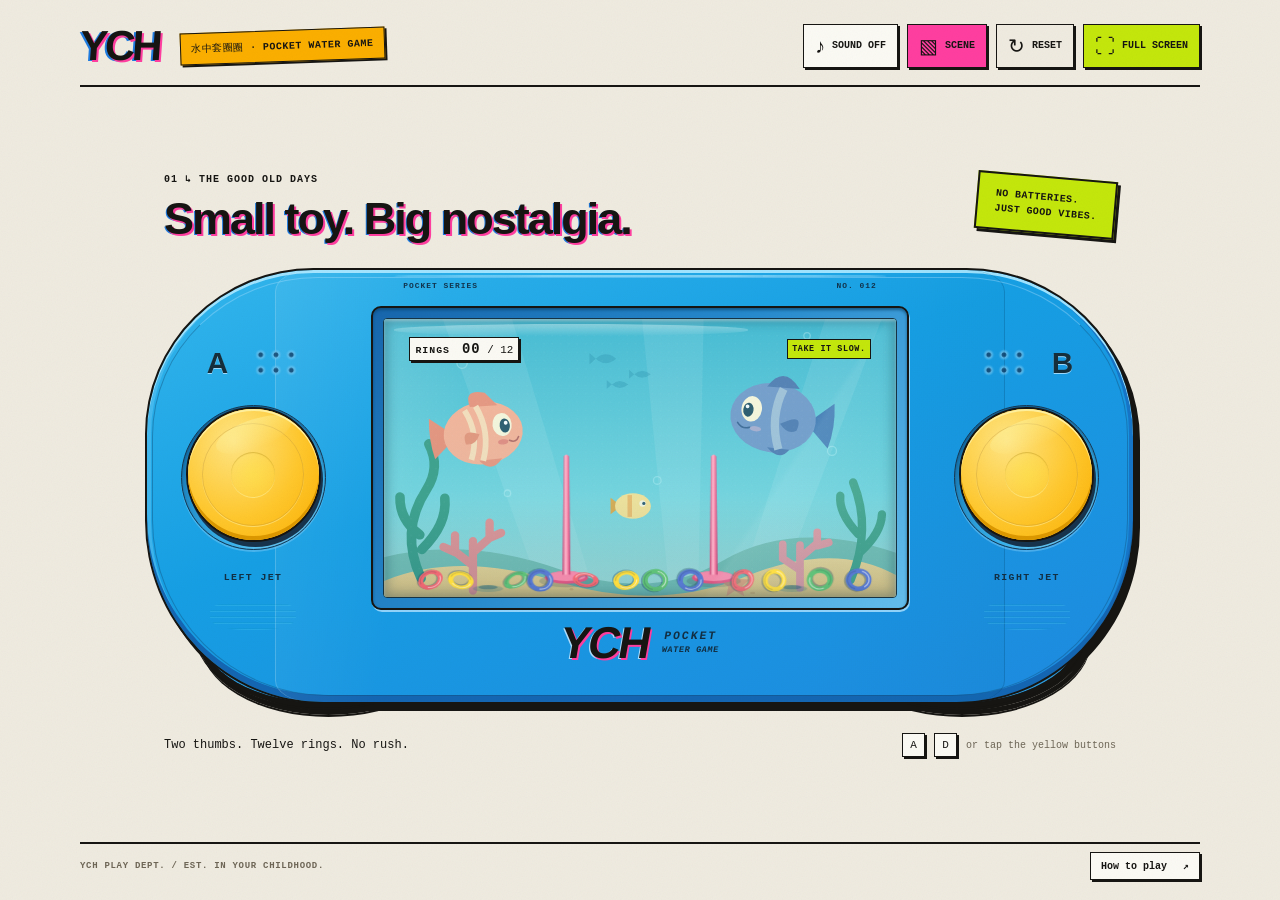
==== index.html @ 18c526b4 "Offer Safari toolbar hiding without Home Screen installation" ====
<!doctype html>
<html lang="en">
<head>
  <meta charset="UTF-8">
  <meta name="viewport" content="width=device-width, initial-scale=1, viewport-fit=cover">
  <meta name="theme-color" content="#EFEBE0">
  <meta name="apple-mobile-web-app-capable" content="yes">
  <meta name="apple-mobile-web-app-status-bar-style" content="black-translucent">
  <meta name="apple-mobile-web-app-title" content="YCH Pocket">
  <meta name="description" content="Nostalgia Game 1: a playable water ring-toss toy, made for two thumbs and an iPhone turned sideways.">
  <title>YCH Pocket — Nostalgia Game 1</title>
  <link rel="icon" type="image/svg+xml" href="assets/icon.svg">
  <link rel="apple-touch-icon" href="assets/apple-touch-icon.png">
  <link rel="manifest" href="manifest.webmanifest">
  <link rel="stylesheet" href="styles.css">
  <link rel="stylesheet" href="ych-theme.css">
  <link rel="stylesheet" href="toolbar.css">
  <script src="app.js" defer></script>
</head>
<body>
  <main class="app">
    <header class="masthead">
      <a class="wordmark" href="./" aria-label="YCH Pocket home">YCH</a>
      <span class="edition">水中套圈圈 · POCKET WATER GAME</span>
      <nav class="game-toolbar" aria-label="Game controls">
        <button type="button" class="toolbar-control" id="sound" aria-label="Turn sound on" aria-pressed="false"><span class="toolbar-icon" aria-hidden="true">♪</span><span id="sound-label">SOUND OFF</span></button>
        <button type="button" class="toolbar-control" id="backgrounds"><span class="toolbar-icon" aria-hidden="true">▧</span><span>SCENE</span></button>
        <button type="button" class="toolbar-control" id="restart"><span class="toolbar-icon" aria-hidden="true">↻</span><span>RESET</span></button>
        <button type="button" class="toolbar-control" id="fullscreen" aria-label="Full screen or browser display options"><span class="toolbar-icon" aria-hidden="true">⛶</span><span id="fullscreen-label">FULL SCREEN</span></button>
      </nav>
    </header>

    <section class="play-area" aria-label="Water ring-toss game">
      <div class="game-heading"><div><span class="game-index">01 ↳ THE GOOD OLD DAYS</span><h1>Small toy. Big nostalgia.</h1></div><span class="game-sticker">NO BATTERIES.<br>JUST GOOD VIBES.</span></div>
      <div class="machine">
        <div class="strap strap-left" aria-hidden="true"></div>
        <div class="strap strap-right" aria-hidden="true"></div>
        <div class="shell">
          <div class="shell-seam" aria-hidden="true"></div>
          <div class="top-print" aria-hidden="true"><span>POCKET SERIES</span><span>NO. 012</span></div>
          <div class="grip grip-left">
            <div class="grip-top" aria-hidden="true"><span class="emboss-letter">A</span><span class="speaker"></span></div>
            <div class="pump-socket"><button type="button" class="pump" id="pump-left" aria-label="Left water pump. Keyboard A or left arrow."><span class="pump-face" aria-hidden="true"><span class="pump-mark"></span></span></button></div>
            <span class="pump-label" aria-hidden="true">LEFT JET</span>
            <div class="grip-ridges" aria-hidden="true"></div>
          </div>

          <div class="center-body">
            <div class="tank-bezel">
              <div class="tank" id="tank">
                <div class="tank-art" id="tank-art"></div>
                <div class="water-tint" aria-hidden="true"></div>
                <canvas id="game" role="img" aria-label="Twelve colorful rings floating in water. Use the left and right pumps to lift them onto the two pink posts."></canvas>
                <div class="tank-hud"><span class="hud-label">RINGS <strong id="score">00<span> / 12</span></strong></span><span class="water-label">TAKE IT SLOW.</span></div>
                <div class="glass" aria-hidden="true"></div>
                <div class="win-message" id="win-message" hidden><span class="win-eyebrow">12 / 12 · YOU DID THAT</span><strong>Small toy. Big win!</strong><button type="button" id="play-again">One more round ↻</button></div>
              </div>
            </div>
            <div class="machine-brand" aria-hidden="true"><span>YCH<span class="brand-dot">✳</span></span><div>POCKET<br><b>WATER GAME</b></div></div>
          </div>

          <div class="grip grip-right">
            <div class="grip-top" aria-hidden="true"><span class="speaker"></span><span class="emboss-letter">B</span></div>
            <div class="pump-socket"><button type="button" class="pump" id="pump-right" aria-label="Right water pump. Keyboard D or right arrow."><span class="pump-face" aria-hidden="true"><span class="pump-mark"></span></span></button></div>
            <span class="pump-label" aria-hidden="true">RIGHT JET</span>
            <div class="grip-ridges" aria-hidden="true"></div>
          </div>
        </div>
      </div>
      <div class="play-caption"><span>Two thumbs. Twelve rings. No rush.</span><span class="keyboard-hint"><kbd>A</kbd><kbd>D</kbd> or tap the yellow buttons</span></div>
    </section>

    <footer class="page-footer"><span>YCH PLAY DEPT. / EST. IN YOUR CHILDHOOD.</span><button type="button" id="how-to">How to play <span aria-hidden="true">↗</span></button></footer>
    <span class="sr-only" id="announcement" role="status" aria-live="polite"></span>
  </main>

  <div class="rotate-screen" id="rotate-screen">
    <span class="rotate-brand">YCH</span>
    <div class="rotate-toy" aria-hidden="true"><i></i><span><b></b><b></b><b></b></span><i></i></div>
    <p class="rotate-eyebrow">BETTER SIDEWAYS</p>
    <h1>A little room<br>for both thumbs.</h1>
    <p>Turn your iPhone sideways<br>to pick up and play.</p>
    <button type="button" class="rotate-fullscreen" id="portrait-fullscreen">More screen space ↗</button>
    <span class="rotate-note">Keep Portrait Orientation Lock turned off.</span>
  </div>

  <dialog id="scene-dialog" class="scene-dialog" aria-labelledby="scene-title">
    <div class="dialog-heading"><div><span class="eyebrow">YOUR OWN LITTLE WORLD</span><h2 id="scene-title">A change of scenery.</h2></div><button type="button" class="close-button" id="close-scenes" aria-label="Close background settings">×</button></div>
    <div class="scene-layout">
      <div class="preview-column"><div class="scene-preview" id="scene-preview" role="img" aria-label="Background preview. Drag to reposition your photo."><span class="preview-post"></span><span class="preview-post"></span><span class="preview-ring"></span></div><span class="preview-caption" id="preview-caption">The same little toy. A different little world.</span></div>
      <div class="scene-settings">
        <div class="preset-list" aria-label="Choose tank artwork"><button type="button" class="preset selected" data-scene="ocean" aria-pressed="true"><span class="swatch swatch-ocean"></span>Ocean</button><button type="button" class="preset" data-scene="sunset" aria-pressed="false"><span class="swatch swatch-sunset"></span>Sunset</button><button type="button" class="preset" data-scene="space" aria-pressed="false"><span class="swatch swatch-space"></span>Space</button></div>
        <label class="upload-button" for="photo"><span aria-hidden="true">＋</span> Use your own photo<input type="file" id="photo" accept="image/jpeg,image/png,image/webp,image/heic,image/heif"></label>
        <div class="photo-controls" id="photo-controls" hidden><label for="zoom">Photo zoom <output id="zoom-value">1.0×</output></label><input type="range" id="zoom" min="1" max="2.5" step="0.05" value="1"><div class="position-controls"><label for="position-x">Horizontal<input type="range" id="position-x" min="0" max="100" value="50"></label><label for="position-y">Vertical<input type="range" id="position-y" min="0" max="100" value="50"></label></div></div>
        <p class="privacy-note">Your photo stays on this device.</p>
        <p id="upload-error" class="upload-error" role="alert" hidden></p>
        <button type="button" class="done-button" id="done-scenes">Back to the water →</button>
      </div>
    </div>
  </dialog>

  <dialog id="help-dialog" class="help-dialog" aria-labelledby="help-title"><div class="dialog-heading"><div><span class="eyebrow">JUST LIKE YOU REMEMBER</span><h2 id="help-title">A push. A drift. A little luck.</h2></div><button type="button" class="close-button" id="close-help" aria-label="Close instructions">×</button></div><p>Press the yellow buttons to send a little jet of water through the tank. Let the rings drift down over the pink posts. Catch all twelve.</p><p>Use both thumbs on a phone, or <kbd>A</kbd> / <kbd>D</kbd> and the arrow keys on a keyboard. Each press gives one little push.</p><p>Use the toolbar above the toy to change the <b>SCENE</b>, toggle <b>SOUND</b>, or <b>RESET</b> for a fresh handful of rings.</p><div class="install-tip"><b>Make it a pocket toy.</b><span>On iPhone, open in Safari, tap Share, then Add to Home Screen. Launch YCH Pocket from its new Home Screen icon and turn your phone sideways.</span></div><button type="button" class="done-button" id="got-it">Let’s play →</button></dialog>

  <dialog id="install-dialog" class="help-dialog install-dialog" aria-labelledby="install-title">
    <div class="dialog-heading"><div><span class="eyebrow">MORE TOY. LESS BROWSER.</span><h2 id="install-title">More room to play.</h2></div><button type="button" class="close-button" id="close-install" aria-label="Close screen options">×</button></div>
    <p><b>Stay in Safari. No installation needed.</b></p>
    <ol class="install-steps">
      <li>Open this game in <b>Safari</b>. Turn off <b>Portrait Orientation Lock</b> and turn your iPhone sideways.</li>
      <li>Tap Safari’s <b>Page Menu</b> beside the address bar (<b>aA</b> on older iOS versions).</li>
      <li>Choose <b>Hide Toolbar</b>. If it isn’t listed, check the menu’s <b>More (…)</b> options.</li>
    </ol>
    <p class="install-explanation">This hides Safari’s controls for more playing space. Tap the address-bar area to bring them back. iPhone Safari doesn’t let this game switch a regular tab into true full screen automatically.</p>
    <button type="button" class="done-button" id="got-install">Back to the game →</button>
    <details class="install-alternative">
      <summary>Optional: add a Home Screen shortcut</summary>
      <ol class="install-steps">
        <li>In Safari, tap <b>Share → Add to Home Screen</b>.</li>
        <li>If shown, turn on <b>Open as Web App</b>, then tap <b>Add</b>.</li>
        <li>Launch <b>YCH Pocket</b> from its new icon and rotate sideways to play without Safari’s toolbar.</li>
      </ol>
    </details>
  </dialog>
</body>
</html>
---- styles.css ----
@font-face{font-family:LocalRounded;src:local("Avenir Next");font-display:swap}
:root{font-family:LocalRounded,"Trebuchet MS",Arial,sans-serif;color:#304948;background:#eee9dd;font-synthesis:none;color-scheme:light;--ink:#074d68;--cyan:#05bde9}
*{box-sizing:border-box}body{margin:0;min-width:320px;min-height:100svh;overscroll-behavior:none;background:radial-gradient(ellipse at 50% 43%,#fbf8ed 0,#f0ece1 50%,#e5e0d5 100%)}button,input{font:inherit}button,a,label,input{-webkit-tap-highlight-color:transparent}button{cursor:pointer}button:focus-visible,a:focus-visible,input:focus-visible,.upload-button:focus-within{outline:3px solid #a54b33;outline-offset:5px}button{color:inherit}button:disabled{cursor:wait}button,input[type=range]{touch-action:manipulation}button{user-select:none;-webkit-user-select:none}button::-moz-focus-inner{border:0}[hidden]{display:none!important}.sr-only{position:absolute;width:1px;height:1px;padding:0;margin:-1px;overflow:hidden;clip:rect(0,0,0,0);white-space:nowrap;border:0}
.app{min-height:100svh;padding:max(27px,env(safe-area-inset-top)) max(42px,env(safe-area-inset-right)) max(23px,env(safe-area-inset-bottom)) max(42px,env(safe-area-inset-left));display:flex;flex-direction:column;gap:24px}.masthead,.page-footer{display:flex;align-items:center;justify-content:space-between;gap:16px}.masthead{width:100%;max-width:1360px;margin:0 auto}.wordmark{display:flex;align-items:center;gap:10px;color:#304948;font-size:21px;font-weight:800;text-decoration:none;letter-spacing:-1px}.trademark{align-self:flex-start;font-size:10px;margin:2px 0 0 -6px}.wordmark-rings{position:relative;width:30px;height:26px}.wordmark-rings:before,.wordmark-rings:after{content:"";position:absolute;width:14px;height:14px;border:3px solid #168c92;border-radius:50%;left:0;top:6px}.wordmark-rings:after{border-color:#e59859;left:10px;top:0}.edition,.page-footer>span{font-size:10px;letter-spacing:2px;font-weight:700;color:#687571}.play-area{flex:1;display:flex;flex-direction:column;align-items:center;justify-content:center;padding:30px 0 20px}.machine{position:relative;width:min(100%,1040px,calc((100dvh - 230px)*2.27));aspect-ratio:2.27;isolation:isolate;filter:drop-shadow(0 26px 20px #315c6330) drop-shadow(0 5px 2px #49686c25);container-type:inline-size}.shell{position:absolute;inset:0;background:linear-gradient(172deg,#38d1f5 0%,#0cc3ef 22%,#04b3e0 64%,#03a4d1 100%);border-radius:17% 17% 18% 18% / 38% 38% 42% 42%;border:1px solid #019abf;box-shadow:inset 0 3px 3px #bdf7ff,inset 0 -8px 4px #007fa654,inset 5px 0 4px #6ee5fc9c,inset -5px 0 4px #009bc2;display:grid;grid-template-columns:22% 56% 22%;padding:3.6% 1.2% 2.5%;overflow:hidden}.shell:before{content:"";position:absolute;inset:0 13%;border-radius:5%;background:linear-gradient(100deg,#ffffff12,transparent 22%,transparent 75%,#006b9012);box-shadow:inset 1px 0 #94eaff57,inset -1px 0 #017fab24;pointer-events:none}.shell:after{content:"";position:absolute;top:1.1%;left:25%;right:25%;height:2px;background:#b9f8ff99;border-radius:50%}.shell-seam{position:absolute;inset:7px 5px 6px;border:1px solid #007fa526;border-top-color:#a4edfa40;border-radius:inherit;pointer-events:none}.strap{position:absolute;width:26%;height:35%;bottom:-.9%;border:8px solid #039fc8;border-top:0;border-radius:0 0 60% 60%;box-shadow:inset 0 -3px 2px #006b8a,0 3px 1px #008cb2;background:transparent;z-index:-1}.strap-left{left:5%}.strap-right{right:5%}.top-print{position:absolute;top:2.5%;left:26%;right:26%;display:flex;justify-content:space-between;font-size:clamp(7px,.9cqw,10px);font-weight:800;letter-spacing:1.8px;color:#0964809c;text-shadow:0 1px #98e9f266;pointer-events:none}.grip{position:relative;display:flex;flex-direction:column;align-items:center;justify-content:flex-start;min-width:0;padding-top:14%;z-index:1}.grip-left{padding-right:11%}.grip-right{padding-left:11%}.grip-top{display:flex;align-items:center;justify-content:center;gap:19%;width:70%;height:16%;margin-bottom:8%}.emboss-letter{font-size:clamp(18px,3cqw,32px);font-weight:800;color:#03789e;text-shadow:0 1px 1px #b5effc,0 -1px 1px #006286;line-height:1}.speaker{width:35%;height:80%;max-height:31px;background-image:radial-gradient(ellipse at center,#0085af 16%,#56d9f1 23%,transparent 50%);background-size:33.33% 50%;opacity:.8}.pump-socket{width:77%;aspect-ratio:1;border-radius:50%;padding:4px;background:linear-gradient(140deg,#00789c,#17c9ee 55%,#84eafa);box-shadow:0 2px 0 #65e7fa77,inset 0 2px 4px #006c9290}.pump{display:block;border:0;border-radius:50%;width:100%;height:100%;padding:0;touch-action:none;background:#c3ad00;box-shadow:1px 6px 3px #006f8f7a,0 1px 0 #78931a;position:relative;transform:translateY(-3px);transition:transform .09s,box-shadow .09s}.pump-face{position:absolute;inset:0;border-radius:50%;background:radial-gradient(ellipse at 32% 19%,#ffff86 0%,#ffed39 38%,#f2d718 75%,#dabb08 100%);box-shadow:inset 0 3px 3px #ffffb7,inset 0 -5px 5px #c8ae17,2px 2px 4px #776c172c;overflow:hidden}.pump-face:before{content:"";position:absolute;inset:11%;border:1px solid #ebcd2380;border-radius:50%;box-shadow:0 1px 0 #fff79380}.pump-face:after{content:"";position:absolute;left:20%;right:20%;top:8%;height:22%;border-radius:50%;background:linear-gradient(#ffffb45c,transparent);transform:rotate(-20deg)}.pump-mark{position:absolute;width:34%;height:34%;top:33%;left:33%;border-radius:50%;box-shadow:inset 0 1px 1px #c8b5128f,0 1px #fff67470;background:radial-gradient(ellipse,#ffe94266,transparent)}.pump.pressed{transform:translateY(1px);box-shadow:0 1px 2px #006f8f7a;filter:brightness(.97)}.pump-label{font-size:clamp(7px,1cqw,10px);letter-spacing:2px;font-weight:800;color:#036385;text-shadow:0 1px #6ce5f0aa;margin-top:12%;line-height:1}.small-control{border:1px solid #078bb3;border-radius:24px;background:linear-gradient(#1ac5ed,#0dafd9);box-shadow:inset 0 1px 1px #68e6fa,0 2px 1px #007ca659;color:#074e69;min-width:44px;min-height:44px;display:flex;align-items:center;justify-content:center;flex-direction:column;gap:0;padding:2px 9px;font-size:clamp(7px,.9cqw,10px);font-weight:800;line-height:1.1;touch-action:manipulation}.small-control:active{box-shadow:inset 0 2px 2px #0285aa}.sound-control{margin-top:11%;min-width:65%;height:16%;max-height:49px}.sound-glyph{font-size:clamp(17px,2.7cqw,28px);line-height:.95}.sound-control[aria-pressed=true]{color:#073849}.utility-controls{display:flex;justify-content:center;gap:7%;margin-top:11%;height:16%;width:89%;max-height:49px}.utility-controls .small-control{flex:1;min-width:44px;padding:2px 1px}.control-symbol{font-size:clamp(18px,2.5cqw,27px);line-height:.9}.grip-ridges{width:46%;height:9%;margin-top:9%;background:repeating-linear-gradient(180deg,transparent 0,transparent 4px,#028fb541 4px,#028fb541 5px,#5cdbf34f 5px,#5cdbf34f 6px);border-radius:40%;opacity:.65}.center-body{display:flex;flex-direction:column;position:relative;min-width:0;min-height:0}.tank-bezel{flex:1;min-height:0;padding:2.4%;border-radius:14px;background:linear-gradient(150deg,#0585a9,#059bc2 40%,#24c8e8);box-shadow:inset 0 2px 4px #006482b5,0 1px 2px #a2f5ffab,0 -1px 1px #11b9dd}.tank{width:100%;height:100%;position:relative;overflow:hidden;isolation:isolate;border-radius:8px;background:#57bfd1;box-shadow:0 0 0 2px #0263806e,inset 0 0 14px #07475d6b}.tank-art,.water-tint,.glass,#game{position:absolute;inset:0;width:100%;height:100%}.tank-art{background-image:url("assets/ocean.svg");background-size:cover;background-position:50% 50%;filter:saturate(.95);transition:opacity .2s}.water-tint{background:linear-gradient(#86dfeb0a,#45d4ea18 65%,#086c982b);pointer-events:none}.glass{z-index:4;pointer-events:none;box-shadow:inset 0 0 12px 3px #13384c59,inset 0 2px 3px #e0feff9e;background:linear-gradient(123deg,#ffffff20,transparent 20%,transparent 72%,#e4fbff12 73%,transparent 88%)}.glass:before{content:"";position:absolute;top:2%;left:2%;width:69%;height:4%;border-radius:50%;background:linear-gradient(180deg,#edffff6b,transparent)}#game{display:block;touch-action:pan-x pan-y}.tank-hud{position:absolute;top:6.5%;left:5%;right:5%;display:flex;align-items:center;justify-content:space-between;pointer-events:none;z-index:5;gap:8px}.hud-label{background:#eff8dece;border:1px solid #ffffff7d;border-radius:4px;padding:4px 6px;color:#255852;font-size:clamp(7px,1cqw,11px);letter-spacing:1px;font-weight:800;box-shadow:0 1px 3px #12567b1a;white-space:nowrap}.hud-label strong{font-variant-numeric:tabular-nums;margin-left:5px;font-size:clamp(10px,1.4cqw,15px)}.hud-label strong span{font-size:clamp(8px,1.1cqw,12px);font-weight:500;letter-spacing:0}.water-label{font-size:clamp(7px,.85cqw,9px);letter-spacing:1.5px;color:#18545d;background:#d7f8edb5;border-radius:3px;padding:4px 5px;font-weight:800;white-space:nowrap}.machine-brand{height:18%;flex-shrink:0;display:flex;align-items:center;justify-content:center;gap:12px;color:#034568;transform:skew(-10deg);text-shadow:0 1px #6eddf096}.machine-brand>span{font-family:"Arial Black","Trebuchet MS",sans-serif;font-size:clamp(24px,4.3cqw,45px);font-weight:1000;font-style:italic;letter-spacing:-2.5px;line-height:1}.brand-dot{font-size:28%;letter-spacing:0;margin-left:5px;vertical-align:middle}.machine-brand>div{font-size:clamp(8px,1.15cqw,12px);line-height:1.2;letter-spacing:2px;font-weight:800}.machine-brand>div>b{font-size:75%;letter-spacing:.6px}.play-caption{width:min(100%,960px);display:flex;align-items:center;justify-content:space-between;gap:24px;padding:40px 16px 0;font-size:14px;color:#526562}.keyboard-hint{display:flex;align-items:center;gap:6px;font-size:11px;color:#687571}kbd{display:inline-flex;justify-content:center;align-items:center;min-width:23px;height:24px;padding:1px 5px;border:1px solid #a8b1a8;border-radius:5px;background:#faf8ee77;box-shadow:0 2px #b4b9ae;color:#536662;font-family:inherit;font-size:11px;margin-right:2px}.page-footer{max-width:1360px;width:100%;margin:0 auto}.page-footer>span{font-size:9px;letter-spacing:1.7px}.page-footer button{border:0;background:none;font-size:12px;color:#435c56;padding:7px 0}.page-footer button span{margin-left:10px}.win-message{position:absolute;z-index:6;inset:29% 9% auto;background:#fff8dcf5;box-shadow:0 8px 28px #17475b33;border-radius:12px;padding:7%;display:flex;flex-direction:column;align-items:center;gap:10px;text-align:center}.win-eyebrow{font-size:clamp(7px,1cqw,10px);letter-spacing:1.5px;color:#7d8770}.win-message>strong{font-size:clamp(19px,3cqw,32px);letter-spacing:-1px;color:#27645a}.win-message button{border:0;border-bottom:1px solid #6c947366;background:none;color:#32746c;font-size:clamp(11px,1.5cqw,15px);padding:6px 3px;min-height:44px}
dialog{border:1px solid #fff9ec;border-radius:20px;background:#f6f1e5;color:#304948;padding:27px;width:min(720px,calc(100% - 32px));max-height:calc(100dvh - 24px);box-shadow:0 25px 100px #173b4740;overscroll-behavior:contain}dialog::backdrop{background:#0a364a66;backdrop-filter:blur(6px);-webkit-backdrop-filter:blur(6px)}.dialog-heading{display:flex;align-items:flex-start;justify-content:space-between;gap:16px;margin-bottom:23px}.eyebrow{font-size:9px;letter-spacing:1.6px;font-weight:800;color:#77867a}h2{font-size:26px;font-weight:700;letter-spacing:-1px;margin:7px 0 0;line-height:1.15}.close-button{border:1px solid #b9c7b955;width:44px;height:44px;border-radius:50%;background:transparent;font-size:25px;flex-shrink:0}.scene-layout{display:grid;grid-template-columns:1.13fr 1fr;gap:25px;align-items:start}.scene-preview{position:relative;width:100%;aspect-ratio:1.55;border-radius:12px;overflow:hidden;border:7px solid #079fc5;background-image:url("assets/ocean.svg");background-size:cover;background-position:center;box-shadow:inset 0 0 12px #0d527955,0 2px 2px #103a5526;touch-action:none}.scene-preview:after{content:"";position:absolute;inset:0;box-shadow:inset 0 0 12px #09557d40;pointer-events:none}.scene-preview.photo-active{cursor:move}.preview-post{position:absolute;width:5px;height:42%;bottom:9%;left:36%;background:linear-gradient(90deg,#b73c67,#ffbed4 55%,#d5487e);border-radius:4px;pointer-events:none}.preview-post+.preview-post{left:64%}.preview-ring{position:absolute;border:4px solid #ffdf25;border-radius:50%;width:25px;height:13px;left:calc(36% - 10px);bottom:11%;pointer-events:none}.preview-caption{display:block;font-size:11px;line-height:1.5;color:#748477;margin-top:12px}.preset-list{display:flex;gap:8px;margin-bottom:14px}.preset{display:flex;flex:1;flex-direction:column;align-items:center;gap:7px;font-size:11px;border:1px solid #b5c1b566;border-radius:10px;background:transparent;padding:8px;color:#405c52;min-height:66px}.preset.selected{border-color:#288d84;background:#e3ebd9;box-shadow:0 0 0 1px #288d84}.swatch{height:27px;width:100%;border-radius:4px;background-size:cover;background-position:center}.swatch-ocean{background-image:url("assets/ocean.svg")}.swatch-sunset{background-image:url("assets/sunset.svg")}.swatch-space{background-image:url("assets/space.svg")}.upload-button{display:flex;align-items:center;justify-content:center;gap:8px;position:relative;overflow:hidden;border:1px dashed #8fa38b;border-radius:8px;min-height:44px;padding:8px 10px;font-size:12px;font-weight:700;cursor:pointer;background:#fffcf466}.upload-button>span{font-size:20px}.upload-button input{position:absolute;inset:0;opacity:0;width:100%;cursor:pointer}.privacy-note{font-size:10px;color:#6c7b70;margin:10px 0 16px}.done-button{width:100%;border:0;border-radius:8px;background:#266b60;color:#fbf5e6;min-height:44px;padding:10px;font-size:12px;font-weight:700}.photo-controls{margin-top:14px}.photo-controls>label{display:flex;justify-content:space-between;font-size:11px}.photo-controls input{width:100%;accent-color:#287e74;min-height:24px}.position-controls{display:flex;gap:10px;margin-top:5px}.position-controls label{flex:1;min-width:0;font-size:10px}.upload-error{font-size:12px;color:#a43830;line-height:1.4}.help-dialog{width:min(530px,calc(100% - 32px))}.help-dialog p{font-size:14px;line-height:1.7}.install-tip{padding:15px;background:#e5e9d9;border-radius:10px;display:flex;flex-direction:column;gap:6px;margin:20px 0;font-size:12px;line-height:1.5}.rotate-screen{display:none}
@media(min-width:1500px){.app{padding:36px 60px}.play-caption{padding-top:48px}}
@media(max-height:650px) and (orientation:landscape){.app{height:100dvh;min-height:0;padding:max(9px,env(safe-area-inset-top)) max(18px,env(safe-area-inset-right)) max(9px,env(safe-area-inset-bottom)) max(18px,env(safe-area-inset-left));gap:0;overflow:hidden}.masthead{position:absolute;top:10px;left:max(18px,env(safe-area-inset-left));right:max(18px,env(safe-area-inset-right));width:auto;z-index:0}.wordmark{font-size:13px;gap:5px;letter-spacing:-.5px}.wordmark-rings{transform:scale(.65);transform-origin:left center;width:23px}.trademark{font-size:7px;margin:2px 0 0 -3px}.edition{font-size:7px;letter-spacing:1.4px}.play-area{padding:16px 0 0;min-height:0}.machine{width:min(100%,1000px,calc((100dvh - 42px - env(safe-area-inset-top) - env(safe-area-inset-bottom))*2.27));filter:drop-shadow(0 10px 9px #315c6330) drop-shadow(0 3px 1px #49686c25)}.play-caption,.page-footer{display:none}.tank-bezel{border-radius:10px}.tank{border-radius:5px}.sound-control,.utility-controls{margin-top:7%;max-height:none;min-height:44px}.small-control{min-height:44px}.grip-ridges{display:none}.pump-label{margin-top:9%;font-size:7px;letter-spacing:1.5px}.top-print{letter-spacing:1.2px}.water-label{font-size:7px;letter-spacing:1px}dialog{padding:18px 22px;width:min(660px,calc(100% - 80px))}.dialog-heading{margin-bottom:14px}h2{font-size:23px}.scene-preview{aspect-ratio:1.6}.scene-layout{gap:22px}.preview-caption{margin-top:7px}.privacy-note{margin:7px 0 10px}.scene-settings:has(.photo-controls:not([hidden])) .preset-list{margin-bottom:8px}.scene-settings:has(.photo-controls:not([hidden])) .preset{min-height:45px;padding:5px;gap:3px}.scene-settings:has(.photo-controls:not([hidden])) .swatch{height:17px}.photo-controls{margin-top:6px}.photo-controls input{min-height:18px}.position-controls{margin-top:0}.help-dialog{max-width:550px}.help-dialog p{margin:10px 0;font-size:12px}.install-tip{margin:12px 0;padding:10px}}
@media(max-width:700px) and (orientation:portrait){.app{visibility:hidden;height:100dvh;min-height:0;overflow:hidden}.rotate-screen{position:fixed;inset:0;z-index:20;display:flex;align-items:center;justify-content:center;flex-direction:column;text-align:center;padding:35px;background:radial-gradient(ellipse at 50% 30%,#fcf8ec,#eee9dd);color:#304948}.rotate-brand{position:absolute;top:max(35px,env(safe-area-inset-top));font-size:19px;font-weight:800;letter-spacing:-.8px}.rotate-toy{width:232px;height:104px;background:linear-gradient(160deg,#34cfee,#05a9d3);border-radius:39px;box-shadow:inset 0 2px 2px #b6f0f8,inset 0 -4px 2px #078aae,0 16px 20px #20657227;display:flex;align-items:center;justify-content:center;gap:9px;transform:rotate(-8deg);margin-bottom:42px}.rotate-toy>i{width:30px;height:30px;border-radius:50%;background:radial-gradient(circle at 32% 25%,#fffa8c,#f3d225);box-shadow:0 3px 2px #29674455}.rotate-toy>span{width:115px;height:75px;background:linear-gradient(#76d4dd,#bbe9cf);border:4px solid #0587aa;border-radius:5px;position:relative}.rotate-toy b{position:absolute;border:3px solid #e8576e;border-radius:50%;width:14px;height:14px;top:15px;left:15px}.rotate-toy b:nth-child(2){left:55px;top:35px;border-color:#f6d236}.rotate-toy b:nth-child(3){left:77px;top:12px;border-color:#39a976}.rotate-eyebrow{font-size:10px!important;letter-spacing:2.5px;font-weight:800;color:#188479!important;margin:0 0 14px!important}.rotate-screen h1{font-size:34px;line-height:1.16;letter-spacing:-1.4px;margin:0 0 17px;font-weight:700}.rotate-screen p{font-size:15px;line-height:1.6;color:#6e7c72;margin:0}.rotate-note{position:absolute;bottom:max(35px,env(safe-area-inset-bottom));font-size:10px;color:#788378;max-width:85%}dialog{width:calc(100% - 28px);padding:20px}.scene-layout{grid-template-columns:1fr}.scene-preview{max-height:210px}.edition{display:none}}
@media(prefers-reduced-motion:reduce){*,*:before,*:after{transition:none!important;scroll-behavior:auto!important}}
---- ych-theme.css ----
/* YCH: warm paper, ink outlines, and offset print colors. */
.sound-control{position:relative;left:8%}.utility-controls{position:relative;left:-15%}
:root{--paper:#EFEBE0;--white:#FBFAF4;--ink:#161512;--blue:#1E7BE0;--pink:#FF3EA0;--mar:#FBAF00;--lime:#C4E70C;--mono:"SFMono-Regular",Consolas,"Liberation Mono",monospace;font-family:Arial,-apple-system,BlinkMacSystemFont,sans-serif;color:var(--ink);background:var(--paper)}
body{background:var(--paper);color:var(--ink);-webkit-font-smoothing:antialiased}body:before{content:"";position:fixed;inset:0;z-index:50;pointer-events:none;opacity:.17;mix-blend-mode:multiply;background-image:url("data:image/svg+xml,%3Csvg xmlns='http://www.w3.org/2000/svg' width='140' height='140'%3E%3Cfilter id='n'%3E%3CfeTurbulence type='fractalNoise' baseFrequency='.8' numOctaves='2'/%3E%3C/filter%3E%3Crect width='100%25' height='100%25' filter='url(%23n)' opacity='.3'/%3E%3C/svg%3E")}::selection{background:var(--lime);color:var(--ink)}button:focus-visible,a:focus-visible,input:focus-visible,.upload-button:focus-within{outline-color:var(--pink)}
.app{padding:24px max(38px,env(safe-area-inset-right)) 20px max(38px,env(safe-area-inset-left));gap:15px}.masthead{max-width:1120px;border-bottom:2px solid var(--ink);padding-bottom:17px}.wordmark{font-family:"Arial Black",Arial,sans-serif;font-size:42px;line-height:1;font-weight:1000;letter-spacing:-3px;color:var(--ink);text-shadow:2px 2px var(--pink),-2px 1px var(--blue);transform:skew(-4deg)}.edition{font-family:var(--mono);color:var(--ink);font-size:10px;letter-spacing:.5px;border:1.5px solid var(--ink);box-shadow:2px 2px var(--ink);background:var(--mar);padding:8px 10px;transform:rotate(-2deg)}
.play-area{padding:8px 0 12px}.game-heading{width:min(100%,960px);display:flex;justify-content:space-between;align-items:center;gap:20px;margin:0 0 26px;padding:0 4px}.game-index{font-family:var(--mono);font-weight:700;font-size:10px;letter-spacing:1px}.game-heading h1{font-family:"Arial Black",Arial,sans-serif;font-size:clamp(24px,3.7vw,45px);font-weight:1000;letter-spacing:-2px;line-height:1.05;margin:9px 0 0;text-shadow:2px 2px var(--pink),-1px 1px var(--blue)}.game-sticker{font-family:var(--mono);font-size:10px;line-height:1.5;font-weight:700;letter-spacing:.4px;background:var(--lime);color:var(--ink);padding:12px 17px;border:2px solid var(--ink);box-shadow:3px 3px var(--ink);transform:rotate(5deg);flex-shrink:0}
.machine{width:min(100%,990px,calc((100dvh - 295px)*2.27));filter:drop-shadow(5px 7px 0 #161512)}.shell{border:2px solid var(--ink);background:linear-gradient(160deg,#33b7ed 0,#169fe4 42%,#1E8AE0 100%);box-shadow:inset 0 3px 0 #a0e4ff,inset 0 -7px 0 #1466b3,inset 4px 0 0 #66c9f575,inset -4px 0 0 #1675c8}.shell:before{box-shadow:inset 1px 0 #a6dbf250,inset -1px 0 #00447344}.shell:after{background:#b8edff9c}.shell-seam{border-color:#114e776b;border-top-color:#b0e4ff61}.strap{border-color:var(--ink);border-width:5px;box-shadow:inset 0 -3px #2c9adb,0 2px #161512;background:#1e7be033}.top-print{font-family:var(--mono);color:#12344d;text-shadow:none;font-size:clamp(7px,.8cqw,9px);letter-spacing:1px}.emboss-letter{font-family:"Arial Black",Arial,sans-serif;color:#152e3b;text-shadow:0 1px #9ddbff;font-weight:900}.speaker{background-image:radial-gradient(ellipse at center,#143d64 18%,#70c5f0 26%,transparent 51%)}
.pump-socket{border:1.5px solid #163650;background:linear-gradient(145deg,#075f9b,#39b3ed 70%,#8dd4f4);box-shadow:0 2px #7bcaf67d,inset 0 2px 3px #1448759e}.pump{border:2px solid var(--ink);background:#b87f00;box-shadow:2px 5px 0 #17334c;transform:translateY(-3px)}.pump-face{background:radial-gradient(ellipse at 35% 25%,#ffe583 0%,#ffc82d 55%,#FBAF00 100%);box-shadow:inset 0 2px 0 #fff09e,inset 0 -4px 0 #dc9800}.pump-face:before{border-color:#b38b374a;box-shadow:0 1px #fff5ab80}.pump-mark{box-shadow:inset 0 1px 1px #a07b0059,0 1px #ffe577}.pump.pressed{transform:translate(1px,1px);box-shadow:0 1px #17334c}.pump-label{font-family:var(--mono);color:#122f43;text-shadow:none;font-weight:700;letter-spacing:1.4px}
.small-control{border:1.5px solid var(--ink);border-radius:5px;box-shadow:2px 2px var(--ink);background:var(--paper);font-family:var(--mono);color:var(--ink);font-size:clamp(7px,.9cqw,9px);font-weight:700;gap:1px}.small-control:active{box-shadow:0 0 var(--ink);transform:translate(2px,2px)}.sound-control[aria-pressed=true]{background:var(--lime);color:var(--ink)}.sound-control{min-width:62%;border-radius:5px}#backgrounds{background:var(--pink)}#restart{background:var(--paper)}.sound-glyph,.control-symbol{font-family:Arial,sans-serif}
.tank-bezel{border:2px solid var(--ink);padding:1.9%;background:linear-gradient(135deg,#1766ad,#2589cd 45%,#64beed);border-radius:10px;box-shadow:inset 0 2px 3px #084773bb,1px 2px #91d3fa}.tank{border:1.5px solid #163344;border-radius:4px;box-shadow:inset 0 0 12px #16344455}.hud-label{border:1.5px solid var(--ink);border-radius:0;box-shadow:2px 2px var(--ink);background:var(--white);font-family:var(--mono);color:var(--ink);font-weight:700;padding:3px 5px}.hud-label strong{font-weight:900}.water-label{background:var(--lime);color:var(--ink);font-family:var(--mono);border:1px solid var(--ink);border-radius:0;letter-spacing:.6px;font-weight:700;padding:4px}.machine-brand{color:var(--ink);text-shadow:2px 2px var(--pink),-1px 1px #afddfc;gap:14px}.machine-brand>span{font-family:"Arial Black",Arial,sans-serif;letter-spacing:-2px;font-size:clamp(26px,4.5cqw,47px);font-weight:1000;font-style:normal}.machine-brand>div{font-family:var(--mono);font-weight:700;text-shadow:none;color:#122e42;letter-spacing:2px}.brand-dot{display:none}
.play-caption{font-family:var(--mono);color:var(--ink);font-size:12px;width:min(100%,960px);padding:29px 4px 0}.keyboard-hint{font-family:var(--mono);color:#6E6656;font-size:10px}kbd{border:1px solid var(--ink);border-radius:0;box-shadow:2px 2px var(--ink);background:var(--white);color:var(--ink);font-family:var(--mono);margin-right:3px}.page-footer{max-width:1120px;border-top:2px solid var(--ink);padding-top:8px}.page-footer>span{font-family:var(--mono);color:#6E6656;font-size:9px;letter-spacing:.7px}.page-footer button{border:1px solid var(--ink);box-shadow:2px 2px var(--ink);padding:7px 10px;background:var(--white);font-family:var(--mono);color:var(--ink);font-size:10px;font-weight:700}.page-footer button:hover{background:var(--lime)}
dialog{border:2px solid var(--ink);border-radius:0;box-shadow:7px 7px var(--blue);background:var(--paper);color:var(--ink)}dialog::backdrop{background:#16151266;backdrop-filter:blur(3px);-webkit-backdrop-filter:blur(3px)}.eyebrow{font-family:var(--mono);font-size:9px;color:#6E6656;letter-spacing:.5px}.dialog-heading{border-bottom:2px solid var(--ink);padding-bottom:13px}.dialog-heading h2{font-family:"Arial Black",Arial,sans-serif;font-weight:900;letter-spacing:-1px;font-size:25px}.close-button{border:1.5px solid var(--ink);border-radius:0;box-shadow:2px 2px var(--ink);background:var(--white)}.scene-preview{border:2px solid var(--ink);border-radius:0;box-shadow:4px 4px var(--blue)}.preview-caption,.privacy-note{font-family:var(--mono);color:#6E6656;font-size:10px}.preset{border:1.5px solid var(--ink);border-radius:0;background:var(--white);color:var(--ink);font-family:var(--mono);font-weight:700}.preset.selected{border-color:var(--ink);box-shadow:2px 2px var(--ink);background:var(--lime)}.swatch{border-radius:0;border:1px solid var(--ink)}.upload-button{border:1.5px solid var(--ink);border-radius:0;box-shadow:2px 2px var(--ink);background:var(--white);font-family:var(--mono);font-weight:700;font-size:11px}.upload-button:hover{background:var(--mar)}.done-button{border:2px solid var(--ink);border-radius:0;box-shadow:3px 3px var(--ink);background:var(--blue);font-family:var(--mono);color:#fff;font-weight:700;font-size:11px}.done-button:hover{background:var(--pink)}.done-button:active{transform:translate(2px,2px);box-shadow:1px 1px var(--ink)}.photo-controls label{font-family:var(--mono);font-size:10px}.photo-controls input{accent-color:var(--pink)}.install-tip{border:1.5px solid var(--ink);border-radius:0;background:var(--lime)}.win-message{border:2px solid var(--ink);border-radius:0;box-shadow:5px 5px var(--pink);background:var(--white)}.win-eyebrow{font-family:var(--mono);color:#6E6656}.win-message>strong{font-family:"Arial Black",Arial,sans-serif;font-weight:900;color:var(--ink);text-shadow:1px 1px var(--pink)}.win-message button{border:1.5px solid var(--ink);background:var(--lime);box-shadow:2px 2px var(--ink);padding:5px 10px;color:var(--ink);font-family:var(--mono);font-size:11px}
@media(max-height:650px) and (orientation:landscape){.app{padding:max(7px,env(safe-area-inset-top)) max(18px,env(safe-area-inset-right)) max(9px,env(safe-area-inset-bottom)) max(18px,env(safe-area-inset-left));gap:0}.masthead{padding:0 0 6px;top:7px;border-bottom:1.5px solid var(--ink)}.wordmark{font-size:21px;letter-spacing:-1.5px;text-shadow:1px 1px var(--pink),-1px 0 var(--blue)}.edition{font-size:7px;border:0;box-shadow:none;padding:3px 5px;transform:none;letter-spacing:.4px}.game-heading{display:none}.play-area{padding:24px 5px 3px}.machine{width:min(100%,1000px,calc((100dvh - 53px - env(safe-area-inset-top) - env(safe-area-inset-bottom))*2.27));filter:drop-shadow(3px 4px 0 #161512)}.shell{border-width:1.5px}.tank-bezel{padding:1.7%;border-width:1.5px}.tank{border-width:1px}.play-caption,.page-footer{display:none}.small-control{box-shadow:1.5px 1.5px var(--ink)}.sound-control,.utility-controls{margin-top:6%;min-height:44px}.dialog-heading{padding-bottom:9px;margin-bottom:11px}.dialog-heading h2{font-size:21px}.scene-layout{gap:20px}.tank-hud{left:4%;right:4%;top:6%}.water-label{font-size:6px}.machine-brand{gap:10px}}
@media(max-width:700px) and (orientation:portrait){.rotate-screen{background:var(--paper);color:var(--ink)}.rotate-brand{font-family:"Arial Black",Arial,sans-serif;font-size:46px;font-weight:1000;letter-spacing:-3px;text-shadow:3px 3px var(--pink),-2px 1px var(--blue);top:max(35px,env(safe-area-inset-top))}.rotate-toy{background:var(--blue);border:2px solid var(--ink);box-shadow:5px 6px var(--ink)}.rotate-toy>i{background:var(--mar);border:1.5px solid var(--ink);box-shadow:2px 2px var(--ink)}.rotate-toy>span{border:2px solid var(--ink);background:#81d2d7}.rotate-eyebrow{background:var(--lime);border:1.5px solid var(--ink);box-shadow:2px 2px var(--ink);padding:5px 10px;transform:rotate(-2deg);color:var(--ink)!important;font-family:var(--mono);font-size:10px!important;letter-spacing:1px}.rotate-screen h1{font-family:"Arial Black",Arial,sans-serif;font-size:34px;font-weight:900;letter-spacing:-1.5px;margin-top:9px;text-shadow:1.5px 1.5px var(--pink)}.rotate-screen p{color:#6E6656}.rotate-note{font-family:var(--mono);font-size:9px;color:#6E6656}.game-heading{display:none}}
---- toolbar.css ----
/* Utility controls live outside the toy, where the rounded shell cannot clip them. */
.masthead { gap: 20px; }
.masthead .edition { margin-right: auto; }
.game-toolbar { display: flex; align-items: center; gap: 9px; flex-shrink: 0; }
.toolbar-control {
  display: inline-flex;
  align-items: center;
  justify-content: center;
  gap: 7px;
  min-width: 78px;
  min-height: 44px;
  padding: 8px 11px;
  border: 1.5px solid var(--ink);
  border-radius: 0;
  background: var(--white);
  color: var(--ink);
  box-shadow: 2px 2px var(--ink);
  font: 700 10px/1.2 var(--mono);
  white-space: nowrap;
}
.toolbar-control:hover { background: var(--mar); }
.toolbar-control:active { transform: translate(2px, 2px); box-shadow: none; }
.toolbar-icon { font: 20px/1 Arial, sans-serif; }
#sound[aria-pressed="true"] { background: var(--lime); }
#fullscreen { background: var(--lime); }
.rotate-fullscreen {
  min-height: 44px;
  margin-top: 22px;
  padding: 9px 16px;
  background: var(--blue);
  color: white;
  border: 2px solid var(--ink);
  box-shadow: 3px 3px var(--ink);
  font: 700 12px var(--mono);
}
.install-steps { margin: 0; padding-left: 24px; font-size: 14px; line-height: 1.55; }
.install-steps li { padding-left: 5px; margin: 12px 0; }
.install-steps li::marker { color: var(--blue); font-family: var(--mono); font-weight: 700; }
.install-explanation { color: #6e6656; }
.install-dialog .done-button { margin-top: 4px; }
.install-alternative { margin-top: 16px; border-top: 1px solid var(--ink); }
.install-alternative summary { display: list-item; min-height: 44px; padding: 14px 0 10px; cursor: pointer; font: 700 11px/1.5 var(--mono); }
.install-alternative summary:focus-visible { outline: 3px solid var(--blue); outline-offset: 3px; }
@media (max-width: 980px) { .masthead .edition { display: none; } }
@media (max-height: 650px) and (orientation: landscape) {
  .app {
    padding: max(5px, env(safe-area-inset-top)) max(18px, env(safe-area-inset-right)) max(7px, env(safe-area-inset-bottom)) max(18px, env(safe-area-inset-left));
  }
  .masthead {
    position: relative;
    top: auto; left: auto; right: auto;
    width: 100%; max-width: none;
    min-height: 51px;
    padding: 0 3px 6px 0;
    flex: 0 0 auto;
    gap: 10px;
  }
  .masthead .edition { display: none; }
  .wordmark { font-size: 24px; }
  .game-toolbar { gap: 7px; }
  .toolbar-control { min-width: 65px; min-height: 44px; padding: 6px 9px; font-size: 9px; gap: 5px; }
  .toolbar-icon { font-size: 18px; }
  .play-area { padding: 8px 5px 4px; }
  .machine {
    width: min(100%, 1000px, calc((100dvh - 82px - env(safe-area-inset-top) - env(safe-area-inset-bottom)) * 2.27));
  }
  .install-steps { font-size: 12px; line-height: 1.45; }
  .install-steps li { margin: 8px 0; }
}
@media (max-width: 700px) and (orientation: portrait) {
  .rotate-screen { padding-top: max(90px, env(safe-area-inset-top)); padding-bottom: max(65px, env(safe-area-inset-bottom)); }
  .rotate-toy { margin-bottom: 30px; }
}
@media (max-height: 300px) and (orientation: landscape) {
  .shell { padding-top: 2%; padding-bottom: 1.8%; }
  .top-print { display: none; }
  .machine-brand { height: 14%; }
  .machine-brand > span { font-size: clamp(21px, 4.5cqw, 34px); }
  .grip { padding-top: 9%; }
  .grip-top { margin-bottom: 6%; }
}
@media (max-width: 700px) and (max-height: 680px) and (orientation: portrait) {
  .rotate-toy { width: 210px; height: 94px; margin-bottom: 22px; flex-shrink: 0; }
  .rotate-screen h1 { font-size: 30px; }
  .rotate-screen p { font-size: 14px; }
  .rotate-fullscreen { margin-top: 16px; }
}
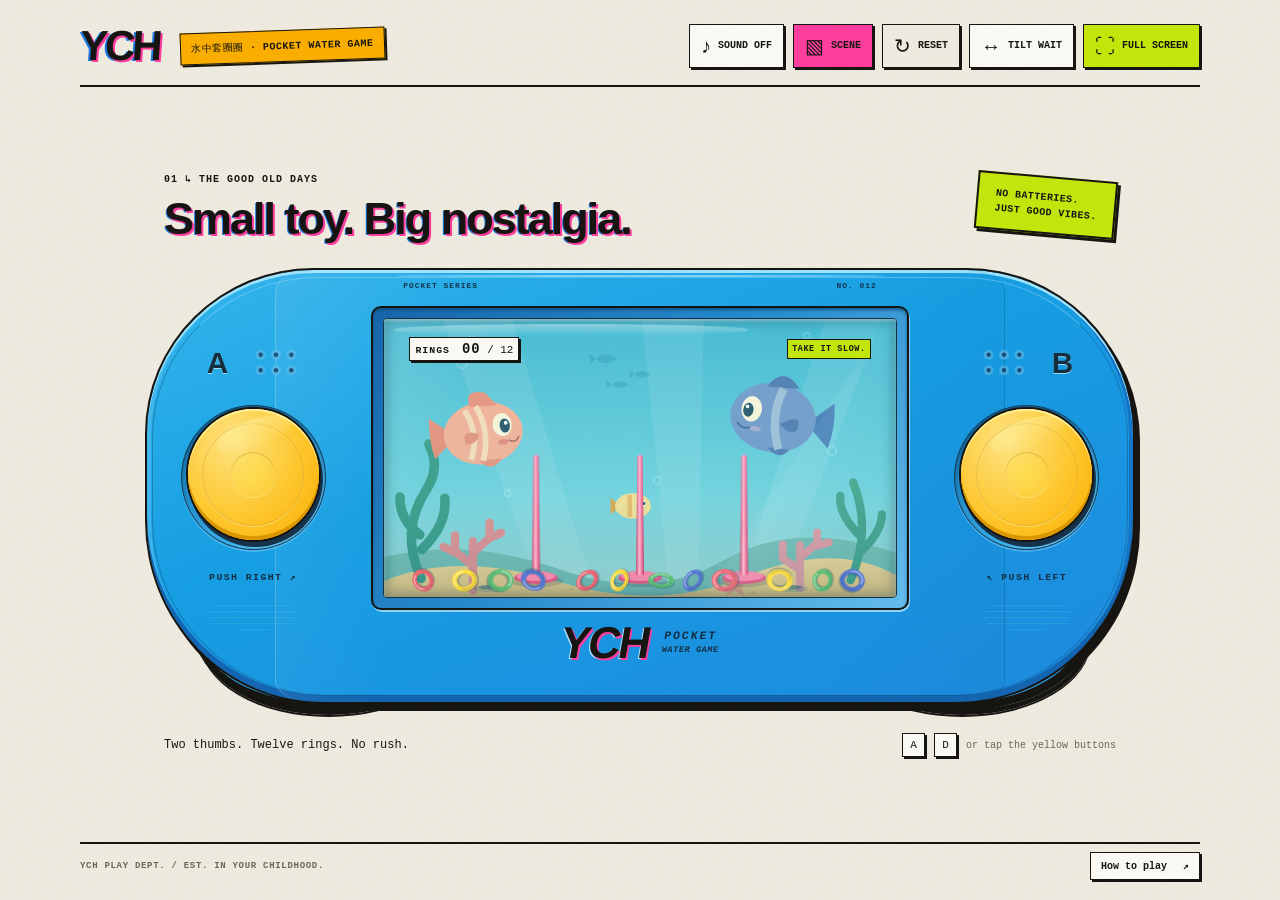
==== commit 9e7b0748: "Add default phone gravity, heavier rings and three catching posts" ====
--- a/index.html
+++ b/index.html
@@ -15,6 +15,7 @@
   <link rel="stylesheet" href="styles.css">
   <link rel="stylesheet" href="ych-theme.css">
   <link rel="stylesheet" href="toolbar.css">
+  <script src="tilt.js" defer></script>
   <script src="app.js" defer></script>
 </head>
 <body>
@@ -26,6 +27,7 @@
         <button type="button" class="toolbar-control" id="sound" aria-label="Turn sound on" aria-pressed="false"><span class="toolbar-icon" aria-hidden="true">♪</span><span id="sound-label">SOUND OFF</span></button>
         <button type="button" class="toolbar-control" id="backgrounds"><span class="toolbar-icon" aria-hidden="true">▧</span><span>SCENE</span></button>
         <button type="button" class="toolbar-control" id="restart"><span class="toolbar-icon" aria-hidden="true">↻</span><span>RESET</span></button>
+        <button type="button" class="toolbar-control" id="tilt-control" aria-label="Phone tilt and gravity controls" aria-pressed="false"><span class="toolbar-icon" aria-hidden="true">↔</span><span id="tilt-label">TILT OFF</span></button>
         <button type="button" class="toolbar-control" id="fullscreen" aria-label="Full screen or browser display options"><span class="toolbar-icon" aria-hidden="true">⛶</span><span id="fullscreen-label">FULL SCREEN</span></button>
       </nav>
     </header>
@@ -40,8 +42,8 @@
           <div class="top-print" aria-hidden="true"><span>POCKET SERIES</span><span>NO. 012</span></div>
           <div class="grip grip-left">
             <div class="grip-top" aria-hidden="true"><span class="emboss-letter">A</span><span class="speaker"></span></div>
-            <div class="pump-socket"><button type="button" class="pump" id="pump-left" aria-label="Left water pump. Keyboard A or left arrow."><span class="pump-face" aria-hidden="true"><span class="pump-mark"></span></span></button></div>
-            <span class="pump-label" aria-hidden="true">LEFT JET</span>
+            <div class="pump-socket"><button type="button" class="pump" id="pump-left" aria-label="Left water pump: pushes up and right. Keyboard A or left arrow."><span class="pump-face" aria-hidden="true"><span class="pump-mark"></span></span></button></div>
+            <span class="pump-label" aria-hidden="true">PUSH RIGHT ↗</span>
             <div class="grip-ridges" aria-hidden="true"></div>
           </div>
 
@@ -50,8 +52,8 @@
               <div class="tank" id="tank">
                 <div class="tank-art" id="tank-art"></div>
                 <div class="water-tint" aria-hidden="true"></div>
-                <canvas id="game" role="img" aria-label="Twelve colorful rings floating in water. Use the left and right pumps to lift them onto the two pink posts."></canvas>
-                <div class="tank-hud"><span class="hud-label">RINGS <strong id="score">00<span> / 12</span></strong></span><span class="water-label">TAKE IT SLOW.</span></div>
+                <canvas id="game" role="img" aria-label="Twelve colorful rings floating in water. Use the left and right pumps to lift them onto the three pink posts."></canvas>
+                <div class="tank-hud"><span class="hud-label">RINGS <strong id="score">00<span> / 12</span></strong></span><span class="water-label" id="water-status">TAKE IT SLOW.</span></div>
                 <div class="glass" aria-hidden="true"></div>
                 <div class="win-message" id="win-message" hidden><span class="win-eyebrow">12 / 12 · YOU DID THAT</span><strong>Small toy. Big win!</strong><button type="button" id="play-again">One more round ↻</button></div>
               </div>
@@ -61,8 +63,8 @@
 
           <div class="grip grip-right">
             <div class="grip-top" aria-hidden="true"><span class="speaker"></span><span class="emboss-letter">B</span></div>
-            <div class="pump-socket"><button type="button" class="pump" id="pump-right" aria-label="Right water pump. Keyboard D or right arrow."><span class="pump-face" aria-hidden="true"><span class="pump-mark"></span></span></button></div>
-            <span class="pump-label" aria-hidden="true">RIGHT JET</span>
+            <div class="pump-socket"><button type="button" class="pump" id="pump-right" aria-label="Right water pump: pushes up and left. Keyboard D or right arrow."><span class="pump-face" aria-hidden="true"><span class="pump-mark"></span></span></button></div>
+            <span class="pump-label" aria-hidden="true">↖ PUSH LEFT</span>
             <div class="grip-ridges" aria-hidden="true"></div>
           </div>
         </div>
@@ -87,7 +89,7 @@
   <dialog id="scene-dialog" class="scene-dialog" aria-labelledby="scene-title">
     <div class="dialog-heading"><div><span class="eyebrow">YOUR OWN LITTLE WORLD</span><h2 id="scene-title">A change of scenery.</h2></div><button type="button" class="close-button" id="close-scenes" aria-label="Close background settings">×</button></div>
     <div class="scene-layout">
-      <div class="preview-column"><div class="scene-preview" id="scene-preview" role="img" aria-label="Background preview. Drag to reposition your photo."><span class="preview-post"></span><span class="preview-post"></span><span class="preview-ring"></span></div><span class="preview-caption" id="preview-caption">The same little toy. A different little world.</span></div>
+      <div class="preview-column"><div class="scene-preview" id="scene-preview" role="img" aria-label="Background preview. Drag to reposition your photo."><span class="preview-post"></span><span class="preview-post"></span><span class="preview-post"></span><span class="preview-ring"></span></div><span class="preview-caption" id="preview-caption">The same little toy. A different little world.</span></div>
       <div class="scene-settings">
         <div class="preset-list" aria-label="Choose tank artwork"><button type="button" class="preset selected" data-scene="ocean" aria-pressed="true"><span class="swatch swatch-ocean"></span>Ocean</button><button type="button" class="preset" data-scene="sunset" aria-pressed="false"><span class="swatch swatch-sunset"></span>Sunset</button><button type="button" class="preset" data-scene="space" aria-pressed="false"><span class="swatch swatch-space"></span>Space</button></div>
         <label class="upload-button" for="photo"><span aria-hidden="true">＋</span> Use your own photo<input type="file" id="photo" accept="image/jpeg,image/png,image/webp,image/heic,image/heif"></label>
@@ -99,7 +101,17 @@
     </div>
   </dialog>
 
-  <dialog id="help-dialog" class="help-dialog" aria-labelledby="help-title"><div class="dialog-heading"><div><span class="eyebrow">JUST LIKE YOU REMEMBER</span><h2 id="help-title">A push. A drift. A little luck.</h2></div><button type="button" class="close-button" id="close-help" aria-label="Close instructions">×</button></div><p>Press the yellow buttons to send a little jet of water through the tank. Let the rings drift down over the pink posts. Catch all twelve.</p><p>Use both thumbs on a phone, or <kbd>A</kbd> / <kbd>D</kbd> and the arrow keys on a keyboard. Each press gives one little push.</p><p>Use the toolbar above the toy to change the <b>SCENE</b>, toggle <b>SOUND</b>, or <b>RESET</b> for a fresh handful of rings.</p><div class="install-tip"><b>Make it a pocket toy.</b><span>On iPhone, open in Safari, tap Share, then Add to Home Screen. Launch YCH Pocket from its new Home Screen icon and turn your phone sideways.</span></div><button type="button" class="done-button" id="got-it">Let’s play →</button></dialog>
+  <dialog id="help-dialog" class="help-dialog" aria-labelledby="help-title"><div class="dialog-heading"><div><span class="eyebrow">JUST LIKE YOU REMEMBER</span><h2 id="help-title">A push. A drift. A little luck.</h2></div><button type="button" class="close-button" id="close-help" aria-label="Close instructions">×</button></div><p>Press the left yellow button to push rings up and right; the right button pushes up and left. Let the heavier rings sink onto any of the three pink posts. Catch all twelve.</p><p>Use both thumbs on a phone, or <kbd>A</kbd> / <kbd>D</kbd> and the arrow keys on a keyboard. Each press gives one little push.</p><p>Tap <b>TILT</b> for gravity play: hold the phone sideways, enable motion, then steer like a racing game. Rings follow real gravity: lower the top edge to lift them, then lower the bottom edge to let them settle. The pumps still work.</p><p>Use the toolbar above the toy to change the <b>SCENE</b>, toggle <b>SOUND</b>, or <b>RESET</b> for a fresh handful of rings.</p><div class="install-tip"><b>Make it a pocket toy.</b><span>On iPhone, open in Safari, tap Share, then Add to Home Screen. Launch YCH Pocket from its new Home Screen icon and turn your phone sideways.</span></div><button type="button" class="done-button" id="got-it">Let’s play →</button></dialog>
+
+  <dialog id="tilt-dialog" class="help-dialog tilt-dialog" aria-labelledby="tilt-title">
+    <div class="dialog-heading"><div><span class="eyebrow">A LITTLE TWIST. A LITTLE GRAVITY.</span><h2 id="tilt-title">Steer the water.</h2></div><button type="button" class="close-button" id="close-tilt" aria-label="Close tilt controls">×</button></div>
+    <p><b>Real gravity. On by default.</b> Lower an edge of your phone and the rings move that way. Rotate like a steering wheel to guide them <b>left and right</b>. Tip the <b>top edge down</b> to lift them, then lower the <b>bottom edge</b> to settle them onto the three posts.</p>
+    <p id="tilt-status" class="tilt-status" role="status" aria-live="polite">Hold your phone sideways and enable tilt. No calibration needed.</p>
+    <button type="button" class="done-button" id="enable-tilt">Enable phone tilt →</button>
+    <div class="tilt-actions"><button type="button" class="motion-button" id="disable-tilt" hidden>Turn tilt off</button></div>
+    <p class="motion-note">Allow motion access if your phone asks. No installation needed. The yellow pumps work in both modes, and caught rings stay on their posts.</p>
+    <button type="button" class="done-button" id="done-tilt">Back to the water →</button>
+  </dialog>
 
   <dialog id="install-dialog" class="help-dialog install-dialog" aria-labelledby="install-title">
     <div class="dialog-heading"><div><span class="eyebrow">MORE TOY. LESS BROWSER.</span><h2 id="install-title">More room to play.</h2></div><button type="button" class="close-button" id="close-install" aria-label="Close screen options">×</button></div>
--- a/toolbar.css
+++ b/toolbar.css
@@ -85,3 +85,21 @@
   .rotate-screen p { font-size: 14px; }
   .rotate-fullscreen { margin-top: 16px; }
 }
+
+/* Motion controls keep all utilities above the casing. */
+#tilt-control[aria-pressed="true"] { background: var(--lime); }
+.tilt-status { padding: 10px 12px; border: 1.5px solid var(--ink); background: var(--white); }
+.tilt-status.motion-error { border-color: #9a2d33; color: #822129; }
+.tilt-actions { display: flex; gap: 10px; margin: 12px 0; }
+.motion-button { min-height: 44px; flex: 1; padding: 9px; border: 1.5px solid var(--ink); background: var(--white); box-shadow: 2px 2px var(--ink); font: 700 11px/1.4 var(--mono); }
+.motion-button:hover { background: var(--lime); }
+.tilt-dialog .motion-note { font-size: 11px; color: #6e6656; }
+.scene-preview .preview-post { left: 29.6875%; }
+.scene-preview .preview-post:nth-child(2) { left: 50%; }
+.scene-preview .preview-post:nth-child(3) { left: 70.3125%; }
+.scene-preview .preview-ring { left: calc(29.6875% - 10px); }
+@media (min-width: 981px) and (max-width: 1150px) { .masthead .edition { display: none; } }
+@media (max-width: 740px) and (orientation: landscape) {
+  .game-toolbar { gap: 5px; }
+  .toolbar-control { min-width: 60px; padding: 6px; gap: 3px; }
+}
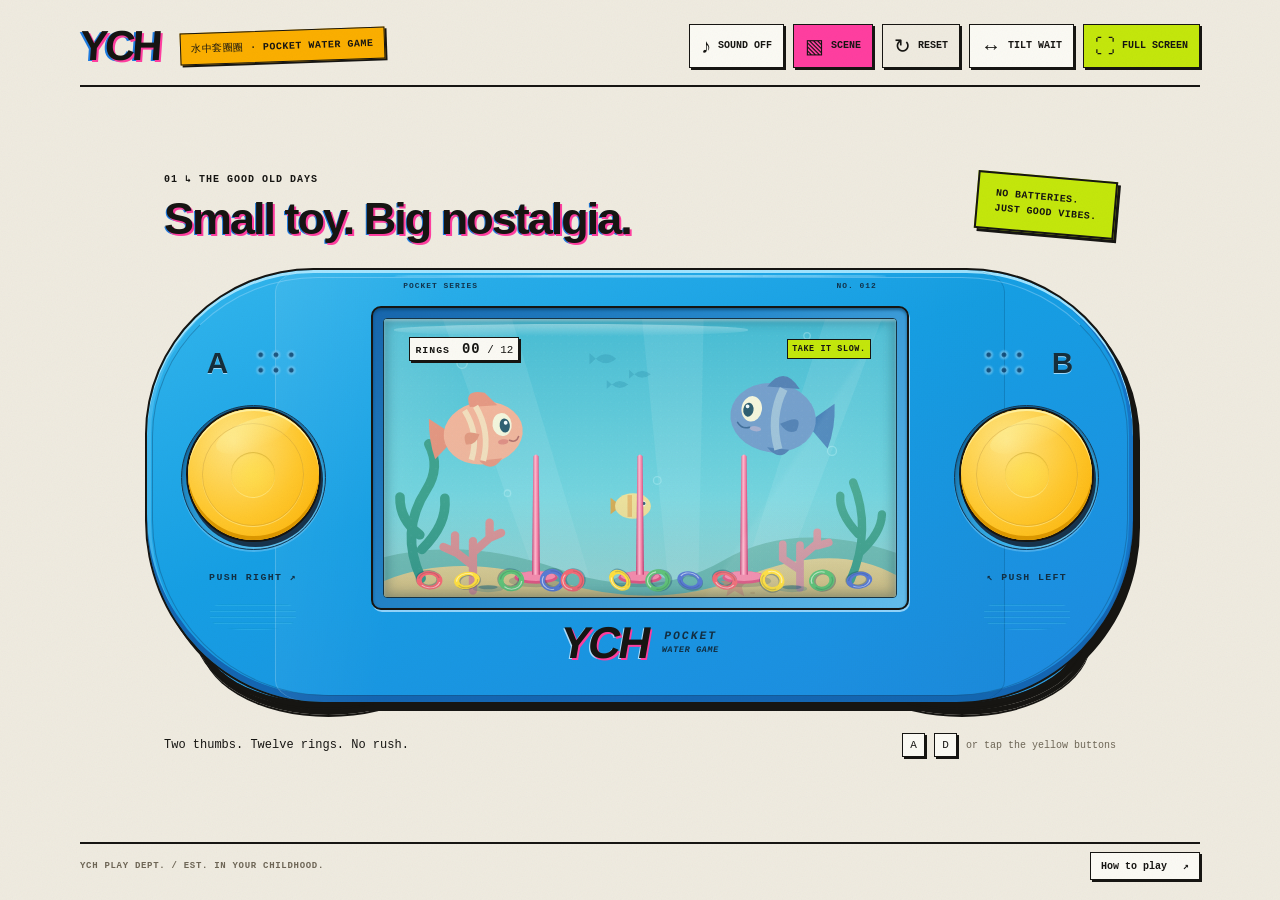
==== commit 0686fc2f: "Open directly in landscape across phone orientations" ====
--- a/index.html
+++ b/index.html
@@ -76,16 +76,6 @@
     <span class="sr-only" id="announcement" role="status" aria-live="polite"></span>
   </main>
 
-  <div class="rotate-screen" id="rotate-screen">
-    <span class="rotate-brand">YCH</span>
-    <div class="rotate-toy" aria-hidden="true"><i></i><span><b></b><b></b><b></b></span><i></i></div>
-    <p class="rotate-eyebrow">BETTER SIDEWAYS</p>
-    <h1>A little room<br>for both thumbs.</h1>
-    <p>Turn your iPhone sideways<br>to pick up and play.</p>
-    <button type="button" class="rotate-fullscreen" id="portrait-fullscreen">More screen space ↗</button>
-    <span class="rotate-note">Keep Portrait Orientation Lock turned off.</span>
-  </div>
-
   <dialog id="scene-dialog" class="scene-dialog" aria-labelledby="scene-title">
     <div class="dialog-heading"><div><span class="eyebrow">YOUR OWN LITTLE WORLD</span><h2 id="scene-title">A change of scenery.</h2></div><button type="button" class="close-button" id="close-scenes" aria-label="Close background settings">×</button></div>
     <div class="scene-layout">
--- a/styles.css
+++ b/styles.css
@@ -1,9 +1,11 @@
+/* Logical game dimensions stay landscape, even in an upright browser. */
+:root{--game-width:100dvw;--game-height:100dvh;--game-safe-top:env(safe-area-inset-top,0px);--game-safe-right:env(safe-area-inset-right,0px);--game-safe-bottom:env(safe-area-inset-bottom,0px);--game-safe-left:env(safe-area-inset-left,0px)}
 @font-face{font-family:LocalRounded;src:local("Avenir Next");font-display:swap}
 :root{font-family:LocalRounded,"Trebuchet MS",Arial,sans-serif;color:#304948;background:#eee9dd;font-synthesis:none;color-scheme:light;--ink:#074d68;--cyan:#05bde9}
 *{box-sizing:border-box}body{margin:0;min-width:320px;min-height:100svh;overscroll-behavior:none;background:radial-gradient(ellipse at 50% 43%,#fbf8ed 0,#f0ece1 50%,#e5e0d5 100%)}button,input{font:inherit}button,a,label,input{-webkit-tap-highlight-color:transparent}button{cursor:pointer}button:focus-visible,a:focus-visible,input:focus-visible,.upload-button:focus-within{outline:3px solid #a54b33;outline-offset:5px}button{color:inherit}button:disabled{cursor:wait}button,input[type=range]{touch-action:manipulation}button{user-select:none;-webkit-user-select:none}button::-moz-focus-inner{border:0}[hidden]{display:none!important}.sr-only{position:absolute;width:1px;height:1px;padding:0;margin:-1px;overflow:hidden;clip:rect(0,0,0,0);white-space:nowrap;border:0}
-.app{min-height:100svh;padding:max(27px,env(safe-area-inset-top)) max(42px,env(safe-area-inset-right)) max(23px,env(safe-area-inset-bottom)) max(42px,env(safe-area-inset-left));display:flex;flex-direction:column;gap:24px}.masthead,.page-footer{display:flex;align-items:center;justify-content:space-between;gap:16px}.masthead{width:100%;max-width:1360px;margin:0 auto}.wordmark{display:flex;align-items:center;gap:10px;color:#304948;font-size:21px;font-weight:800;text-decoration:none;letter-spacing:-1px}.trademark{align-self:flex-start;font-size:10px;margin:2px 0 0 -6px}.wordmark-rings{position:relative;width:30px;height:26px}.wordmark-rings:before,.wordmark-rings:after{content:"";position:absolute;width:14px;height:14px;border:3px solid #168c92;border-radius:50%;left:0;top:6px}.wordmark-rings:after{border-color:#e59859;left:10px;top:0}.edition,.page-footer>span{font-size:10px;letter-spacing:2px;font-weight:700;color:#687571}.play-area{flex:1;display:flex;flex-direction:column;align-items:center;justify-content:center;padding:30px 0 20px}.machine{position:relative;width:min(100%,1040px,calc((100dvh - 230px)*2.27));aspect-ratio:2.27;isolation:isolate;filter:drop-shadow(0 26px 20px #315c6330) drop-shadow(0 5px 2px #49686c25);container-type:inline-size}.shell{position:absolute;inset:0;background:linear-gradient(172deg,#38d1f5 0%,#0cc3ef 22%,#04b3e0 64%,#03a4d1 100%);border-radius:17% 17% 18% 18% / 38% 38% 42% 42%;border:1px solid #019abf;box-shadow:inset 0 3px 3px #bdf7ff,inset 0 -8px 4px #007fa654,inset 5px 0 4px #6ee5fc9c,inset -5px 0 4px #009bc2;display:grid;grid-template-columns:22% 56% 22%;padding:3.6% 1.2% 2.5%;overflow:hidden}.shell:before{content:"";position:absolute;inset:0 13%;border-radius:5%;background:linear-gradient(100deg,#ffffff12,transparent 22%,transparent 75%,#006b9012);box-shadow:inset 1px 0 #94eaff57,inset -1px 0 #017fab24;pointer-events:none}.shell:after{content:"";position:absolute;top:1.1%;left:25%;right:25%;height:2px;background:#b9f8ff99;border-radius:50%}.shell-seam{position:absolute;inset:7px 5px 6px;border:1px solid #007fa526;border-top-color:#a4edfa40;border-radius:inherit;pointer-events:none}.strap{position:absolute;width:26%;height:35%;bottom:-.9%;border:8px solid #039fc8;border-top:0;border-radius:0 0 60% 60%;box-shadow:inset 0 -3px 2px #006b8a,0 3px 1px #008cb2;background:transparent;z-index:-1}.strap-left{left:5%}.strap-right{right:5%}.top-print{position:absolute;top:2.5%;left:26%;right:26%;display:flex;justify-content:space-between;font-size:clamp(7px,.9cqw,10px);font-weight:800;letter-spacing:1.8px;color:#0964809c;text-shadow:0 1px #98e9f266;pointer-events:none}.grip{position:relative;display:flex;flex-direction:column;align-items:center;justify-content:flex-start;min-width:0;padding-top:14%;z-index:1}.grip-left{padding-right:11%}.grip-right{padding-left:11%}.grip-top{display:flex;align-items:center;justify-content:center;gap:19%;width:70%;height:16%;margin-bottom:8%}.emboss-letter{font-size:clamp(18px,3cqw,32px);font-weight:800;color:#03789e;text-shadow:0 1px 1px #b5effc,0 -1px 1px #006286;line-height:1}.speaker{width:35%;height:80%;max-height:31px;background-image:radial-gradient(ellipse at center,#0085af 16%,#56d9f1 23%,transparent 50%);background-size:33.33% 50%;opacity:.8}.pump-socket{width:77%;aspect-ratio:1;border-radius:50%;padding:4px;background:linear-gradient(140deg,#00789c,#17c9ee 55%,#84eafa);box-shadow:0 2px 0 #65e7fa77,inset 0 2px 4px #006c9290}.pump{display:block;border:0;border-radius:50%;width:100%;height:100%;padding:0;touch-action:none;background:#c3ad00;box-shadow:1px 6px 3px #006f8f7a,0 1px 0 #78931a;position:relative;transform:translateY(-3px);transition:transform .09s,box-shadow .09s}.pump-face{position:absolute;inset:0;border-radius:50%;background:radial-gradient(ellipse at 32% 19%,#ffff86 0%,#ffed39 38%,#f2d718 75%,#dabb08 100%);box-shadow:inset 0 3px 3px #ffffb7,inset 0 -5px 5px #c8ae17,2px 2px 4px #776c172c;overflow:hidden}.pump-face:before{content:"";position:absolute;inset:11%;border:1px solid #ebcd2380;border-radius:50%;box-shadow:0 1px 0 #fff79380}.pump-face:after{content:"";position:absolute;left:20%;right:20%;top:8%;height:22%;border-radius:50%;background:linear-gradient(#ffffb45c,transparent);transform:rotate(-20deg)}.pump-mark{position:absolute;width:34%;height:34%;top:33%;left:33%;border-radius:50%;box-shadow:inset 0 1px 1px #c8b5128f,0 1px #fff67470;background:radial-gradient(ellipse,#ffe94266,transparent)}.pump.pressed{transform:translateY(1px);box-shadow:0 1px 2px #006f8f7a;filter:brightness(.97)}.pump-label{font-size:clamp(7px,1cqw,10px);letter-spacing:2px;font-weight:800;color:#036385;text-shadow:0 1px #6ce5f0aa;margin-top:12%;line-height:1}.small-control{border:1px solid #078bb3;border-radius:24px;background:linear-gradient(#1ac5ed,#0dafd9);box-shadow:inset 0 1px 1px #68e6fa,0 2px 1px #007ca659;color:#074e69;min-width:44px;min-height:44px;display:flex;align-items:center;justify-content:center;flex-direction:column;gap:0;padding:2px 9px;font-size:clamp(7px,.9cqw,10px);font-weight:800;line-height:1.1;touch-action:manipulation}.small-control:active{box-shadow:inset 0 2px 2px #0285aa}.sound-control{margin-top:11%;min-width:65%;height:16%;max-height:49px}.sound-glyph{font-size:clamp(17px,2.7cqw,28px);line-height:.95}.sound-control[aria-pressed=true]{color:#073849}.utility-controls{display:flex;justify-content:center;gap:7%;margin-top:11%;height:16%;width:89%;max-height:49px}.utility-controls .small-control{flex:1;min-width:44px;padding:2px 1px}.control-symbol{font-size:clamp(18px,2.5cqw,27px);line-height:.9}.grip-ridges{width:46%;height:9%;margin-top:9%;background:repeating-linear-gradient(180deg,transparent 0,transparent 4px,#028fb541 4px,#028fb541 5px,#5cdbf34f 5px,#5cdbf34f 6px);border-radius:40%;opacity:.65}.center-body{display:flex;flex-direction:column;position:relative;min-width:0;min-height:0}.tank-bezel{flex:1;min-height:0;padding:2.4%;border-radius:14px;background:linear-gradient(150deg,#0585a9,#059bc2 40%,#24c8e8);box-shadow:inset 0 2px 4px #006482b5,0 1px 2px #a2f5ffab,0 -1px 1px #11b9dd}.tank{width:100%;height:100%;position:relative;overflow:hidden;isolation:isolate;border-radius:8px;background:#57bfd1;box-shadow:0 0 0 2px #0263806e,inset 0 0 14px #07475d6b}.tank-art,.water-tint,.glass,#game{position:absolute;inset:0;width:100%;height:100%}.tank-art{background-image:url("assets/ocean.svg");background-size:cover;background-position:50% 50%;filter:saturate(.95);transition:opacity .2s}.water-tint{background:linear-gradient(#86dfeb0a,#45d4ea18 65%,#086c982b);pointer-events:none}.glass{z-index:4;pointer-events:none;box-shadow:inset 0 0 12px 3px #13384c59,inset 0 2px 3px #e0feff9e;background:linear-gradient(123deg,#ffffff20,transparent 20%,transparent 72%,#e4fbff12 73%,transparent 88%)}.glass:before{content:"";position:absolute;top:2%;left:2%;width:69%;height:4%;border-radius:50%;background:linear-gradient(180deg,#edffff6b,transparent)}#game{display:block;touch-action:pan-x pan-y}.tank-hud{position:absolute;top:6.5%;left:5%;right:5%;display:flex;align-items:center;justify-content:space-between;pointer-events:none;z-index:5;gap:8px}.hud-label{background:#eff8dece;border:1px solid #ffffff7d;border-radius:4px;padding:4px 6px;color:#255852;font-size:clamp(7px,1cqw,11px);letter-spacing:1px;font-weight:800;box-shadow:0 1px 3px #12567b1a;white-space:nowrap}.hud-label strong{font-variant-numeric:tabular-nums;margin-left:5px;font-size:clamp(10px,1.4cqw,15px)}.hud-label strong span{font-size:clamp(8px,1.1cqw,12px);font-weight:500;letter-spacing:0}.water-label{font-size:clamp(7px,.85cqw,9px);letter-spacing:1.5px;color:#18545d;background:#d7f8edb5;border-radius:3px;padding:4px 5px;font-weight:800;white-space:nowrap}.machine-brand{height:18%;flex-shrink:0;display:flex;align-items:center;justify-content:center;gap:12px;color:#034568;transform:skew(-10deg);text-shadow:0 1px #6eddf096}.machine-brand>span{font-family:"Arial Black","Trebuchet MS",sans-serif;font-size:clamp(24px,4.3cqw,45px);font-weight:1000;font-style:italic;letter-spacing:-2.5px;line-height:1}.brand-dot{font-size:28%;letter-spacing:0;margin-left:5px;vertical-align:middle}.machine-brand>div{font-size:clamp(8px,1.15cqw,12px);line-height:1.2;letter-spacing:2px;font-weight:800}.machine-brand>div>b{font-size:75%;letter-spacing:.6px}.play-caption{width:min(100%,960px);display:flex;align-items:center;justify-content:space-between;gap:24px;padding:40px 16px 0;font-size:14px;color:#526562}.keyboard-hint{display:flex;align-items:center;gap:6px;font-size:11px;color:#687571}kbd{display:inline-flex;justify-content:center;align-items:center;min-width:23px;height:24px;padding:1px 5px;border:1px solid #a8b1a8;border-radius:5px;background:#faf8ee77;box-shadow:0 2px #b4b9ae;color:#536662;font-family:inherit;font-size:11px;margin-right:2px}.page-footer{max-width:1360px;width:100%;margin:0 auto}.page-footer>span{font-size:9px;letter-spacing:1.7px}.page-footer button{border:0;background:none;font-size:12px;color:#435c56;padding:7px 0}.page-footer button span{margin-left:10px}.win-message{position:absolute;z-index:6;inset:29% 9% auto;background:#fff8dcf5;box-shadow:0 8px 28px #17475b33;border-radius:12px;padding:7%;display:flex;flex-direction:column;align-items:center;gap:10px;text-align:center}.win-eyebrow{font-size:clamp(7px,1cqw,10px);letter-spacing:1.5px;color:#7d8770}.win-message>strong{font-size:clamp(19px,3cqw,32px);letter-spacing:-1px;color:#27645a}.win-message button{border:0;border-bottom:1px solid #6c947366;background:none;color:#32746c;font-size:clamp(11px,1.5cqw,15px);padding:6px 3px;min-height:44px}
-dialog{border:1px solid #fff9ec;border-radius:20px;background:#f6f1e5;color:#304948;padding:27px;width:min(720px,calc(100% - 32px));max-height:calc(100dvh - 24px);box-shadow:0 25px 100px #173b4740;overscroll-behavior:contain}dialog::backdrop{background:#0a364a66;backdrop-filter:blur(6px);-webkit-backdrop-filter:blur(6px)}.dialog-heading{display:flex;align-items:flex-start;justify-content:space-between;gap:16px;margin-bottom:23px}.eyebrow{font-size:9px;letter-spacing:1.6px;font-weight:800;color:#77867a}h2{font-size:26px;font-weight:700;letter-spacing:-1px;margin:7px 0 0;line-height:1.15}.close-button{border:1px solid #b9c7b955;width:44px;height:44px;border-radius:50%;background:transparent;font-size:25px;flex-shrink:0}.scene-layout{display:grid;grid-template-columns:1.13fr 1fr;gap:25px;align-items:start}.scene-preview{position:relative;width:100%;aspect-ratio:1.55;border-radius:12px;overflow:hidden;border:7px solid #079fc5;background-image:url("assets/ocean.svg");background-size:cover;background-position:center;box-shadow:inset 0 0 12px #0d527955,0 2px 2px #103a5526;touch-action:none}.scene-preview:after{content:"";position:absolute;inset:0;box-shadow:inset 0 0 12px #09557d40;pointer-events:none}.scene-preview.photo-active{cursor:move}.preview-post{position:absolute;width:5px;height:42%;bottom:9%;left:36%;background:linear-gradient(90deg,#b73c67,#ffbed4 55%,#d5487e);border-radius:4px;pointer-events:none}.preview-post+.preview-post{left:64%}.preview-ring{position:absolute;border:4px solid #ffdf25;border-radius:50%;width:25px;height:13px;left:calc(36% - 10px);bottom:11%;pointer-events:none}.preview-caption{display:block;font-size:11px;line-height:1.5;color:#748477;margin-top:12px}.preset-list{display:flex;gap:8px;margin-bottom:14px}.preset{display:flex;flex:1;flex-direction:column;align-items:center;gap:7px;font-size:11px;border:1px solid #b5c1b566;border-radius:10px;background:transparent;padding:8px;color:#405c52;min-height:66px}.preset.selected{border-color:#288d84;background:#e3ebd9;box-shadow:0 0 0 1px #288d84}.swatch{height:27px;width:100%;border-radius:4px;background-size:cover;background-position:center}.swatch-ocean{background-image:url("assets/ocean.svg")}.swatch-sunset{background-image:url("assets/sunset.svg")}.swatch-space{background-image:url("assets/space.svg")}.upload-button{display:flex;align-items:center;justify-content:center;gap:8px;position:relative;overflow:hidden;border:1px dashed #8fa38b;border-radius:8px;min-height:44px;padding:8px 10px;font-size:12px;font-weight:700;cursor:pointer;background:#fffcf466}.upload-button>span{font-size:20px}.upload-button input{position:absolute;inset:0;opacity:0;width:100%;cursor:pointer}.privacy-note{font-size:10px;color:#6c7b70;margin:10px 0 16px}.done-button{width:100%;border:0;border-radius:8px;background:#266b60;color:#fbf5e6;min-height:44px;padding:10px;font-size:12px;font-weight:700}.photo-controls{margin-top:14px}.photo-controls>label{display:flex;justify-content:space-between;font-size:11px}.photo-controls input{width:100%;accent-color:#287e74;min-height:24px}.position-controls{display:flex;gap:10px;margin-top:5px}.position-controls label{flex:1;min-width:0;font-size:10px}.upload-error{font-size:12px;color:#a43830;line-height:1.4}.help-dialog{width:min(530px,calc(100% - 32px))}.help-dialog p{font-size:14px;line-height:1.7}.install-tip{padding:15px;background:#e5e9d9;border-radius:10px;display:flex;flex-direction:column;gap:6px;margin:20px 0;font-size:12px;line-height:1.5}.rotate-screen{display:none}
+.app{min-height:100svh;padding:max(27px,var(--game-safe-top)) max(42px,var(--game-safe-right)) max(23px,var(--game-safe-bottom)) max(42px,var(--game-safe-left));display:flex;flex-direction:column;gap:24px}.masthead,.page-footer{display:flex;align-items:center;justify-content:space-between;gap:16px}.masthead{width:100%;max-width:1360px;margin:0 auto}.wordmark{display:flex;align-items:center;gap:10px;color:#304948;font-size:21px;font-weight:800;text-decoration:none;letter-spacing:-1px}.trademark{align-self:flex-start;font-size:10px;margin:2px 0 0 -6px}.wordmark-rings{position:relative;width:30px;height:26px}.wordmark-rings:before,.wordmark-rings:after{content:"";position:absolute;width:14px;height:14px;border:3px solid #168c92;border-radius:50%;left:0;top:6px}.wordmark-rings:after{border-color:#e59859;left:10px;top:0}.edition,.page-footer>span{font-size:10px;letter-spacing:2px;font-weight:700;color:#687571}.play-area{flex:1;display:flex;flex-direction:column;align-items:center;justify-content:center;padding:30px 0 20px}.machine{position:relative;width:min(100%,1040px,calc((var(--game-height) - 230px)*2.27));aspect-ratio:2.27;isolation:isolate;filter:drop-shadow(0 26px 20px #315c6330) drop-shadow(0 5px 2px #49686c25);container-type:inline-size}.shell{position:absolute;inset:0;background:linear-gradient(172deg,#38d1f5 0%,#0cc3ef 22%,#04b3e0 64%,#03a4d1 100%);border-radius:17% 17% 18% 18% / 38% 38% 42% 42%;border:1px solid #019abf;box-shadow:inset 0 3px 3px #bdf7ff,inset 0 -8px 4px #007fa654,inset 5px 0 4px #6ee5fc9c,inset -5px 0 4px #009bc2;display:grid;grid-template-columns:22% 56% 22%;padding:3.6% 1.2% 2.5%;overflow:hidden}.shell:before{content:"";position:absolute;inset:0 13%;border-radius:5%;background:linear-gradient(100deg,#ffffff12,transparent 22%,transparent 75%,#006b9012);box-shadow:inset 1px 0 #94eaff57,inset -1px 0 #017fab24;pointer-events:none}.shell:after{content:"";position:absolute;top:1.1%;left:25%;right:25%;height:2px;background:#b9f8ff99;border-radius:50%}.shell-seam{position:absolute;inset:7px 5px 6px;border:1px solid #007fa526;border-top-color:#a4edfa40;border-radius:inherit;pointer-events:none}.strap{position:absolute;width:26%;height:35%;bottom:-.9%;border:8px solid #039fc8;border-top:0;border-radius:0 0 60% 60%;box-shadow:inset 0 -3px 2px #006b8a,0 3px 1px #008cb2;background:transparent;z-index:-1}.strap-left{left:5%}.strap-right{right:5%}.top-print{position:absolute;top:2.5%;left:26%;right:26%;display:flex;justify-content:space-between;font-size:clamp(7px,.9cqw,10px);font-weight:800;letter-spacing:1.8px;color:#0964809c;text-shadow:0 1px #98e9f266;pointer-events:none}.grip{position:relative;display:flex;flex-direction:column;align-items:center;justify-content:flex-start;min-width:0;padding-top:14%;z-index:1}.grip-left{padding-right:11%}.grip-right{padding-left:11%}.grip-top{display:flex;align-items:center;justify-content:center;gap:19%;width:70%;height:16%;margin-bottom:8%}.emboss-letter{font-size:clamp(18px,3cqw,32px);font-weight:800;color:#03789e;text-shadow:0 1px 1px #b5effc,0 -1px 1px #006286;line-height:1}.speaker{width:35%;height:80%;max-height:31px;background-image:radial-gradient(ellipse at center,#0085af 16%,#56d9f1 23%,transparent 50%);background-size:33.33% 50%;opacity:.8}.pump-socket{width:77%;aspect-ratio:1;border-radius:50%;padding:4px;background:linear-gradient(140deg,#00789c,#17c9ee 55%,#84eafa);box-shadow:0 2px 0 #65e7fa77,inset 0 2px 4px #006c9290}.pump{display:block;border:0;border-radius:50%;width:100%;height:100%;padding:0;touch-action:none;background:#c3ad00;box-shadow:1px 6px 3px #006f8f7a,0 1px 0 #78931a;position:relative;transform:translateY(-3px);transition:transform .09s,box-shadow .09s}.pump-face{position:absolute;inset:0;border-radius:50%;background:radial-gradient(ellipse at 32% 19%,#ffff86 0%,#ffed39 38%,#f2d718 75%,#dabb08 100%);box-shadow:inset 0 3px 3px #ffffb7,inset 0 -5px 5px #c8ae17,2px 2px 4px #776c172c;overflow:hidden}.pump-face:before{content:"";position:absolute;inset:11%;border:1px solid #ebcd2380;border-radius:50%;box-shadow:0 1px 0 #fff79380}.pump-face:after{content:"";position:absolute;left:20%;right:20%;top:8%;height:22%;border-radius:50%;background:linear-gradient(#ffffb45c,transparent);transform:rotate(-20deg)}.pump-mark{position:absolute;width:34%;height:34%;top:33%;left:33%;border-radius:50%;box-shadow:inset 0 1px 1px #c8b5128f,0 1px #fff67470;background:radial-gradient(ellipse,#ffe94266,transparent)}.pump.pressed{transform:translateY(1px);box-shadow:0 1px 2px #006f8f7a;filter:brightness(.97)}.pump-label{font-size:clamp(7px,1cqw,10px);letter-spacing:2px;font-weight:800;color:#036385;text-shadow:0 1px #6ce5f0aa;margin-top:12%;line-height:1}.small-control{border:1px solid #078bb3;border-radius:24px;background:linear-gradient(#1ac5ed,#0dafd9);box-shadow:inset 0 1px 1px #68e6fa,0 2px 1px #007ca659;color:#074e69;min-width:44px;min-height:44px;display:flex;align-items:center;justify-content:center;flex-direction:column;gap:0;padding:2px 9px;font-size:clamp(7px,.9cqw,10px);font-weight:800;line-height:1.1;touch-action:manipulation}.small-control:active{box-shadow:inset 0 2px 2px #0285aa}.sound-control{margin-top:11%;min-width:65%;height:16%;max-height:49px}.sound-glyph{font-size:clamp(17px,2.7cqw,28px);line-height:.95}.sound-control[aria-pressed=true]{color:#073849}.utility-controls{display:flex;justify-content:center;gap:7%;margin-top:11%;height:16%;width:89%;max-height:49px}.utility-controls .small-control{flex:1;min-width:44px;padding:2px 1px}.control-symbol{font-size:clamp(18px,2.5cqw,27px);line-height:.9}.grip-ridges{width:46%;height:9%;margin-top:9%;background:repeating-linear-gradient(180deg,transparent 0,transparent 4px,#028fb541 4px,#028fb541 5px,#5cdbf34f 5px,#5cdbf34f 6px);border-radius:40%;opacity:.65}.center-body{display:flex;flex-direction:column;position:relative;min-width:0;min-height:0}.tank-bezel{flex:1;min-height:0;padding:2.4%;border-radius:14px;background:linear-gradient(150deg,#0585a9,#059bc2 40%,#24c8e8);box-shadow:inset 0 2px 4px #006482b5,0 1px 2px #a2f5ffab,0 -1px 1px #11b9dd}.tank{width:100%;height:100%;position:relative;overflow:hidden;isolation:isolate;border-radius:8px;background:#57bfd1;box-shadow:0 0 0 2px #0263806e,inset 0 0 14px #07475d6b}.tank-art,.water-tint,.glass,#game{position:absolute;inset:0;width:100%;height:100%}.tank-art{background-image:url("assets/ocean.svg");background-size:cover;background-position:50% 50%;filter:saturate(.95);transition:opacity .2s}.water-tint{background:linear-gradient(#86dfeb0a,#45d4ea18 65%,#086c982b);pointer-events:none}.glass{z-index:4;pointer-events:none;box-shadow:inset 0 0 12px 3px #13384c59,inset 0 2px 3px #e0feff9e;background:linear-gradient(123deg,#ffffff20,transparent 20%,transparent 72%,#e4fbff12 73%,transparent 88%)}.glass:before{content:"";position:absolute;top:2%;left:2%;width:69%;height:4%;border-radius:50%;background:linear-gradient(180deg,#edffff6b,transparent)}#game{display:block;touch-action:pan-x pan-y}.tank-hud{position:absolute;top:6.5%;left:5%;right:5%;display:flex;align-items:center;justify-content:space-between;pointer-events:none;z-index:5;gap:8px}.hud-label{background:#eff8dece;border:1px solid #ffffff7d;border-radius:4px;padding:4px 6px;color:#255852;font-size:clamp(7px,1cqw,11px);letter-spacing:1px;font-weight:800;box-shadow:0 1px 3px #12567b1a;white-space:nowrap}.hud-label strong{font-variant-numeric:tabular-nums;margin-left:5px;font-size:clamp(10px,1.4cqw,15px)}.hud-label strong span{font-size:clamp(8px,1.1cqw,12px);font-weight:500;letter-spacing:0}.water-label{font-size:clamp(7px,.85cqw,9px);letter-spacing:1.5px;color:#18545d;background:#d7f8edb5;border-radius:3px;padding:4px 5px;font-weight:800;white-space:nowrap}.machine-brand{height:18%;flex-shrink:0;display:flex;align-items:center;justify-content:center;gap:12px;color:#034568;transform:skew(-10deg);text-shadow:0 1px #6eddf096}.machine-brand>span{font-family:"Arial Black","Trebuchet MS",sans-serif;font-size:clamp(24px,4.3cqw,45px);font-weight:1000;font-style:italic;letter-spacing:-2.5px;line-height:1}.brand-dot{font-size:28%;letter-spacing:0;margin-left:5px;vertical-align:middle}.machine-brand>div{font-size:clamp(8px,1.15cqw,12px);line-height:1.2;letter-spacing:2px;font-weight:800}.machine-brand>div>b{font-size:75%;letter-spacing:.6px}.play-caption{width:min(100%,960px);display:flex;align-items:center;justify-content:space-between;gap:24px;padding:40px 16px 0;font-size:14px;color:#526562}.keyboard-hint{display:flex;align-items:center;gap:6px;font-size:11px;color:#687571}kbd{display:inline-flex;justify-content:center;align-items:center;min-width:23px;height:24px;padding:1px 5px;border:1px solid #a8b1a8;border-radius:5px;background:#faf8ee77;box-shadow:0 2px #b4b9ae;color:#536662;font-family:inherit;font-size:11px;margin-right:2px}.page-footer{max-width:1360px;width:100%;margin:0 auto}.page-footer>span{font-size:9px;letter-spacing:1.7px}.page-footer button{border:0;background:none;font-size:12px;color:#435c56;padding:7px 0}.page-footer button span{margin-left:10px}.win-message{position:absolute;z-index:6;inset:29% 9% auto;background:#fff8dcf5;box-shadow:0 8px 28px #17475b33;border-radius:12px;padding:7%;display:flex;flex-direction:column;align-items:center;gap:10px;text-align:center}.win-eyebrow{font-size:clamp(7px,1cqw,10px);letter-spacing:1.5px;color:#7d8770}.win-message>strong{font-size:clamp(19px,3cqw,32px);letter-spacing:-1px;color:#27645a}.win-message button{border:0;border-bottom:1px solid #6c947366;background:none;color:#32746c;font-size:clamp(11px,1.5cqw,15px);padding:6px 3px;min-height:44px}
+dialog{border:1px solid #fff9ec;border-radius:20px;background:#f6f1e5;color:#304948;padding:27px;width:min(720px,calc(100% - 32px));max-height:calc(var(--game-height) - 24px);box-shadow:0 25px 100px #173b4740;overscroll-behavior:contain}dialog::backdrop{background:#0a364a66;backdrop-filter:blur(6px);-webkit-backdrop-filter:blur(6px)}.dialog-heading{display:flex;align-items:flex-start;justify-content:space-between;gap:16px;margin-bottom:23px}.eyebrow{font-size:9px;letter-spacing:1.6px;font-weight:800;color:#77867a}h2{font-size:26px;font-weight:700;letter-spacing:-1px;margin:7px 0 0;line-height:1.15}.close-button{border:1px solid #b9c7b955;width:44px;height:44px;border-radius:50%;background:transparent;font-size:25px;flex-shrink:0}.scene-layout{display:grid;grid-template-columns:1.13fr 1fr;gap:25px;align-items:start}.scene-preview{position:relative;width:100%;aspect-ratio:1.55;border-radius:12px;overflow:hidden;border:7px solid #079fc5;background-image:url("assets/ocean.svg");background-size:cover;background-position:center;box-shadow:inset 0 0 12px #0d527955,0 2px 2px #103a5526;touch-action:none}.scene-preview:after{content:"";position:absolute;inset:0;box-shadow:inset 0 0 12px #09557d40;pointer-events:none}.scene-preview.photo-active{cursor:move}.preview-post{position:absolute;width:5px;height:42%;bottom:9%;left:36%;background:linear-gradient(90deg,#b73c67,#ffbed4 55%,#d5487e);border-radius:4px;pointer-events:none}.preview-post+.preview-post{left:64%}.preview-ring{position:absolute;border:4px solid #ffdf25;border-radius:50%;width:25px;height:13px;left:calc(36% - 10px);bottom:11%;pointer-events:none}.preview-caption{display:block;font-size:11px;line-height:1.5;color:#748477;margin-top:12px}.preset-list{display:flex;gap:8px;margin-bottom:14px}.preset{display:flex;flex:1;flex-direction:column;align-items:center;gap:7px;font-size:11px;border:1px solid #b5c1b566;border-radius:10px;background:transparent;padding:8px;color:#405c52;min-height:66px}.preset.selected{border-color:#288d84;background:#e3ebd9;box-shadow:0 0 0 1px #288d84}.swatch{height:27px;width:100%;border-radius:4px;background-size:cover;background-position:center}.swatch-ocean{background-image:url("assets/ocean.svg")}.swatch-sunset{background-image:url("assets/sunset.svg")}.swatch-space{background-image:url("assets/space.svg")}.upload-button{display:flex;align-items:center;justify-content:center;gap:8px;position:relative;overflow:hidden;border:1px dashed #8fa38b;border-radius:8px;min-height:44px;padding:8px 10px;font-size:12px;font-weight:700;cursor:pointer;background:#fffcf466}.upload-button>span{font-size:20px}.upload-button input{position:absolute;inset:0;opacity:0;width:100%;cursor:pointer}.privacy-note{font-size:10px;color:#6c7b70;margin:10px 0 16px}.done-button{width:100%;border:0;border-radius:8px;background:#266b60;color:#fbf5e6;min-height:44px;padding:10px;font-size:12px;font-weight:700}.photo-controls{margin-top:14px}.photo-controls>label{display:flex;justify-content:space-between;font-size:11px}.photo-controls input{width:100%;accent-color:#287e74;min-height:24px}.position-controls{display:flex;gap:10px;margin-top:5px}.position-controls label{flex:1;min-width:0;font-size:10px}.upload-error{font-size:12px;color:#a43830;line-height:1.4}.help-dialog{width:min(530px,calc(100% - 32px))}.help-dialog p{font-size:14px;line-height:1.7}.install-tip{padding:15px;background:#e5e9d9;border-radius:10px;display:flex;flex-direction:column;gap:6px;margin:20px 0;font-size:12px;line-height:1.5}
 @media(min-width:1500px){.app{padding:36px 60px}.play-caption{padding-top:48px}}
-@media(max-height:650px) and (orientation:landscape){.app{height:100dvh;min-height:0;padding:max(9px,env(safe-area-inset-top)) max(18px,env(safe-area-inset-right)) max(9px,env(safe-area-inset-bottom)) max(18px,env(safe-area-inset-left));gap:0;overflow:hidden}.masthead{position:absolute;top:10px;left:max(18px,env(safe-area-inset-left));right:max(18px,env(safe-area-inset-right));width:auto;z-index:0}.wordmark{font-size:13px;gap:5px;letter-spacing:-.5px}.wordmark-rings{transform:scale(.65);transform-origin:left center;width:23px}.trademark{font-size:7px;margin:2px 0 0 -3px}.edition{font-size:7px;letter-spacing:1.4px}.play-area{padding:16px 0 0;min-height:0}.machine{width:min(100%,1000px,calc((100dvh - 42px - env(safe-area-inset-top) - env(safe-area-inset-bottom))*2.27));filter:drop-shadow(0 10px 9px #315c6330) drop-shadow(0 3px 1px #49686c25)}.play-caption,.page-footer{display:none}.tank-bezel{border-radius:10px}.tank{border-radius:5px}.sound-control,.utility-controls{margin-top:7%;max-height:none;min-height:44px}.small-control{min-height:44px}.grip-ridges{display:none}.pump-label{margin-top:9%;font-size:7px;letter-spacing:1.5px}.top-print{letter-spacing:1.2px}.water-label{font-size:7px;letter-spacing:1px}dialog{padding:18px 22px;width:min(660px,calc(100% - 80px))}.dialog-heading{margin-bottom:14px}h2{font-size:23px}.scene-preview{aspect-ratio:1.6}.scene-layout{gap:22px}.preview-caption{margin-top:7px}.privacy-note{margin:7px 0 10px}.scene-settings:has(.photo-controls:not([hidden])) .preset-list{margin-bottom:8px}.scene-settings:has(.photo-controls:not([hidden])) .preset{min-height:45px;padding:5px;gap:3px}.scene-settings:has(.photo-controls:not([hidden])) .swatch{height:17px}.photo-controls{margin-top:6px}.photo-controls input{min-height:18px}.position-controls{margin-top:0}.help-dialog{max-width:550px}.help-dialog p{margin:10px 0;font-size:12px}.install-tip{margin:12px 0;padding:10px}}
-@media(max-width:700px) and (orientation:portrait){.app{visibility:hidden;height:100dvh;min-height:0;overflow:hidden}.rotate-screen{position:fixed;inset:0;z-index:20;display:flex;align-items:center;justify-content:center;flex-direction:column;text-align:center;padding:35px;background:radial-gradient(ellipse at 50% 30%,#fcf8ec,#eee9dd);color:#304948}.rotate-brand{position:absolute;top:max(35px,env(safe-area-inset-top));font-size:19px;font-weight:800;letter-spacing:-.8px}.rotate-toy{width:232px;height:104px;background:linear-gradient(160deg,#34cfee,#05a9d3);border-radius:39px;box-shadow:inset 0 2px 2px #b6f0f8,inset 0 -4px 2px #078aae,0 16px 20px #20657227;display:flex;align-items:center;justify-content:center;gap:9px;transform:rotate(-8deg);margin-bottom:42px}.rotate-toy>i{width:30px;height:30px;border-radius:50%;background:radial-gradient(circle at 32% 25%,#fffa8c,#f3d225);box-shadow:0 3px 2px #29674455}.rotate-toy>span{width:115px;height:75px;background:linear-gradient(#76d4dd,#bbe9cf);border:4px solid #0587aa;border-radius:5px;position:relative}.rotate-toy b{position:absolute;border:3px solid #e8576e;border-radius:50%;width:14px;height:14px;top:15px;left:15px}.rotate-toy b:nth-child(2){left:55px;top:35px;border-color:#f6d236}.rotate-toy b:nth-child(3){left:77px;top:12px;border-color:#39a976}.rotate-eyebrow{font-size:10px!important;letter-spacing:2.5px;font-weight:800;color:#188479!important;margin:0 0 14px!important}.rotate-screen h1{font-size:34px;line-height:1.16;letter-spacing:-1.4px;margin:0 0 17px;font-weight:700}.rotate-screen p{font-size:15px;line-height:1.6;color:#6e7c72;margin:0}.rotate-note{position:absolute;bottom:max(35px,env(safe-area-inset-bottom));font-size:10px;color:#788378;max-width:85%}dialog{width:calc(100% - 28px);padding:20px}.scene-layout{grid-template-columns:1fr}.scene-preview{max-height:210px}.edition{display:none}}
+@media(max-height:650px) and (orientation:landscape),(orientation:portrait){.app{height:var(--game-height);min-height:0;padding:max(9px,var(--game-safe-top)) max(18px,var(--game-safe-right)) max(9px,var(--game-safe-bottom)) max(18px,var(--game-safe-left));gap:0;overflow:hidden}.masthead{position:absolute;top:10px;left:max(18px,var(--game-safe-left));right:max(18px,var(--game-safe-right));width:auto;z-index:0}.wordmark{font-size:13px;gap:5px;letter-spacing:-.5px}.wordmark-rings{transform:scale(.65);transform-origin:left center;width:23px}.trademark{font-size:7px;margin:2px 0 0 -3px}.edition{font-size:7px;letter-spacing:1.4px}.play-area{padding:16px 0 0;min-height:0}.machine{width:min(100%,1000px,calc((var(--game-height) - 42px - var(--game-safe-top) - var(--game-safe-bottom))*2.27));filter:drop-shadow(0 10px 9px #315c6330) drop-shadow(0 3px 1px #49686c25)}.play-caption,.page-footer{display:none}.tank-bezel{border-radius:10px}.tank{border-radius:5px}.sound-control,.utility-controls{margin-top:7%;max-height:none;min-height:44px}.small-control{min-height:44px}.grip-ridges{display:none}.pump-label{margin-top:9%;font-size:7px;letter-spacing:1.5px}.top-print{letter-spacing:1.2px}.water-label{font-size:7px;letter-spacing:1px}dialog{padding:18px 22px;width:min(660px,calc(100% - 80px))}.dialog-heading{margin-bottom:14px}h2{font-size:23px}.scene-preview{aspect-ratio:1.6}.scene-layout{gap:22px}.preview-caption{margin-top:7px}.privacy-note{margin:7px 0 10px}.scene-settings:has(.photo-controls:not([hidden])) .preset-list{margin-bottom:8px}.scene-settings:has(.photo-controls:not([hidden])) .preset{min-height:45px;padding:5px;gap:3px}.scene-settings:has(.photo-controls:not([hidden])) .swatch{height:17px}.photo-controls{margin-top:6px}.photo-controls input{min-height:18px}.position-controls{margin-top:0}.help-dialog{max-width:550px}.help-dialog p{margin:10px 0;font-size:12px}.install-tip{margin:12px 0;padding:10px}}
+
 @media(prefers-reduced-motion:reduce){*,*:before,*:after{transition:none!important;scroll-behavior:auto!important}}
--- a/ych-theme.css
+++ b/ych-theme.css
@@ -2,13 +2,12 @@
 .sound-control{position:relative;left:8%}.utility-controls{position:relative;left:-15%}
 :root{--paper:#EFEBE0;--white:#FBFAF4;--ink:#161512;--blue:#1E7BE0;--pink:#FF3EA0;--mar:#FBAF00;--lime:#C4E70C;--mono:"SFMono-Regular",Consolas,"Liberation Mono",monospace;font-family:Arial,-apple-system,BlinkMacSystemFont,sans-serif;color:var(--ink);background:var(--paper)}
 body{background:var(--paper);color:var(--ink);-webkit-font-smoothing:antialiased}body:before{content:"";position:fixed;inset:0;z-index:50;pointer-events:none;opacity:.17;mix-blend-mode:multiply;background-image:url("data:image/svg+xml,%3Csvg xmlns='http://www.w3.org/2000/svg' width='140' height='140'%3E%3Cfilter id='n'%3E%3CfeTurbulence type='fractalNoise' baseFrequency='.8' numOctaves='2'/%3E%3C/filter%3E%3Crect width='100%25' height='100%25' filter='url(%23n)' opacity='.3'/%3E%3C/svg%3E")}::selection{background:var(--lime);color:var(--ink)}button:focus-visible,a:focus-visible,input:focus-visible,.upload-button:focus-within{outline-color:var(--pink)}
-.app{padding:24px max(38px,env(safe-area-inset-right)) 20px max(38px,env(safe-area-inset-left));gap:15px}.masthead{max-width:1120px;border-bottom:2px solid var(--ink);padding-bottom:17px}.wordmark{font-family:"Arial Black",Arial,sans-serif;font-size:42px;line-height:1;font-weight:1000;letter-spacing:-3px;color:var(--ink);text-shadow:2px 2px var(--pink),-2px 1px var(--blue);transform:skew(-4deg)}.edition{font-family:var(--mono);color:var(--ink);font-size:10px;letter-spacing:.5px;border:1.5px solid var(--ink);box-shadow:2px 2px var(--ink);background:var(--mar);padding:8px 10px;transform:rotate(-2deg)}
+.app{padding:24px max(38px,var(--game-safe-right)) 20px max(38px,var(--game-safe-left));gap:15px}.masthead{max-width:1120px;border-bottom:2px solid var(--ink);padding-bottom:17px}.wordmark{font-family:"Arial Black",Arial,sans-serif;font-size:42px;line-height:1;font-weight:1000;letter-spacing:-3px;color:var(--ink);text-shadow:2px 2px var(--pink),-2px 1px var(--blue);transform:skew(-4deg)}.edition{font-family:var(--mono);color:var(--ink);font-size:10px;letter-spacing:.5px;border:1.5px solid var(--ink);box-shadow:2px 2px var(--ink);background:var(--mar);padding:8px 10px;transform:rotate(-2deg)}
 .play-area{padding:8px 0 12px}.game-heading{width:min(100%,960px);display:flex;justify-content:space-between;align-items:center;gap:20px;margin:0 0 26px;padding:0 4px}.game-index{font-family:var(--mono);font-weight:700;font-size:10px;letter-spacing:1px}.game-heading h1{font-family:"Arial Black",Arial,sans-serif;font-size:clamp(24px,3.7vw,45px);font-weight:1000;letter-spacing:-2px;line-height:1.05;margin:9px 0 0;text-shadow:2px 2px var(--pink),-1px 1px var(--blue)}.game-sticker{font-family:var(--mono);font-size:10px;line-height:1.5;font-weight:700;letter-spacing:.4px;background:var(--lime);color:var(--ink);padding:12px 17px;border:2px solid var(--ink);box-shadow:3px 3px var(--ink);transform:rotate(5deg);flex-shrink:0}
-.machine{width:min(100%,990px,calc((100dvh - 295px)*2.27));filter:drop-shadow(5px 7px 0 #161512)}.shell{border:2px solid var(--ink);background:linear-gradient(160deg,#33b7ed 0,#169fe4 42%,#1E8AE0 100%);box-shadow:inset 0 3px 0 #a0e4ff,inset 0 -7px 0 #1466b3,inset 4px 0 0 #66c9f575,inset -4px 0 0 #1675c8}.shell:before{box-shadow:inset 1px 0 #a6dbf250,inset -1px 0 #00447344}.shell:after{background:#b8edff9c}.shell-seam{border-color:#114e776b;border-top-color:#b0e4ff61}.strap{border-color:var(--ink);border-width:5px;box-shadow:inset 0 -3px #2c9adb,0 2px #161512;background:#1e7be033}.top-print{font-family:var(--mono);color:#12344d;text-shadow:none;font-size:clamp(7px,.8cqw,9px);letter-spacing:1px}.emboss-letter{font-family:"Arial Black",Arial,sans-serif;color:#152e3b;text-shadow:0 1px #9ddbff;font-weight:900}.speaker{background-image:radial-gradient(ellipse at center,#143d64 18%,#70c5f0 26%,transparent 51%)}
+.machine{width:min(100%,990px,calc((var(--game-height) - 295px)*2.27));filter:drop-shadow(5px 7px 0 #161512)}.shell{border:2px solid var(--ink);background:linear-gradient(160deg,#33b7ed 0,#169fe4 42%,#1E8AE0 100%);box-shadow:inset 0 3px 0 #a0e4ff,inset 0 -7px 0 #1466b3,inset 4px 0 0 #66c9f575,inset -4px 0 0 #1675c8}.shell:before{box-shadow:inset 1px 0 #a6dbf250,inset -1px 0 #00447344}.shell:after{background:#b8edff9c}.shell-seam{border-color:#114e776b;border-top-color:#b0e4ff61}.strap{border-color:var(--ink);border-width:5px;box-shadow:inset 0 -3px #2c9adb,0 2px #161512;background:#1e7be033}.top-print{font-family:var(--mono);color:#12344d;text-shadow:none;font-size:clamp(7px,.8cqw,9px);letter-spacing:1px}.emboss-letter{font-family:"Arial Black",Arial,sans-serif;color:#152e3b;text-shadow:0 1px #9ddbff;font-weight:900}.speaker{background-image:radial-gradient(ellipse at center,#143d64 18%,#70c5f0 26%,transparent 51%)}
 .pump-socket{border:1.5px solid #163650;background:linear-gradient(145deg,#075f9b,#39b3ed 70%,#8dd4f4);box-shadow:0 2px #7bcaf67d,inset 0 2px 3px #1448759e}.pump{border:2px solid var(--ink);background:#b87f00;box-shadow:2px 5px 0 #17334c;transform:translateY(-3px)}.pump-face{background:radial-gradient(ellipse at 35% 25%,#ffe583 0%,#ffc82d 55%,#FBAF00 100%);box-shadow:inset 0 2px 0 #fff09e,inset 0 -4px 0 #dc9800}.pump-face:before{border-color:#b38b374a;box-shadow:0 1px #fff5ab80}.pump-mark{box-shadow:inset 0 1px 1px #a07b0059,0 1px #ffe577}.pump.pressed{transform:translate(1px,1px);box-shadow:0 1px #17334c}.pump-label{font-family:var(--mono);color:#122f43;text-shadow:none;font-weight:700;letter-spacing:1.4px}
 .small-control{border:1.5px solid var(--ink);border-radius:5px;box-shadow:2px 2px var(--ink);background:var(--paper);font-family:var(--mono);color:var(--ink);font-size:clamp(7px,.9cqw,9px);font-weight:700;gap:1px}.small-control:active{box-shadow:0 0 var(--ink);transform:translate(2px,2px)}.sound-control[aria-pressed=true]{background:var(--lime);color:var(--ink)}.sound-control{min-width:62%;border-radius:5px}#backgrounds{background:var(--pink)}#restart{background:var(--paper)}.sound-glyph,.control-symbol{font-family:Arial,sans-serif}
 .tank-bezel{border:2px solid var(--ink);padding:1.9%;background:linear-gradient(135deg,#1766ad,#2589cd 45%,#64beed);border-radius:10px;box-shadow:inset 0 2px 3px #084773bb,1px 2px #91d3fa}.tank{border:1.5px solid #163344;border-radius:4px;box-shadow:inset 0 0 12px #16344455}.hud-label{border:1.5px solid var(--ink);border-radius:0;box-shadow:2px 2px var(--ink);background:var(--white);font-family:var(--mono);color:var(--ink);font-weight:700;padding:3px 5px}.hud-label strong{font-weight:900}.water-label{background:var(--lime);color:var(--ink);font-family:var(--mono);border:1px solid var(--ink);border-radius:0;letter-spacing:.6px;font-weight:700;padding:4px}.machine-brand{color:var(--ink);text-shadow:2px 2px var(--pink),-1px 1px #afddfc;gap:14px}.machine-brand>span{font-family:"Arial Black",Arial,sans-serif;letter-spacing:-2px;font-size:clamp(26px,4.5cqw,47px);font-weight:1000;font-style:normal}.machine-brand>div{font-family:var(--mono);font-weight:700;text-shadow:none;color:#122e42;letter-spacing:2px}.brand-dot{display:none}
 .play-caption{font-family:var(--mono);color:var(--ink);font-size:12px;width:min(100%,960px);padding:29px 4px 0}.keyboard-hint{font-family:var(--mono);color:#6E6656;font-size:10px}kbd{border:1px solid var(--ink);border-radius:0;box-shadow:2px 2px var(--ink);background:var(--white);color:var(--ink);font-family:var(--mono);margin-right:3px}.page-footer{max-width:1120px;border-top:2px solid var(--ink);padding-top:8px}.page-footer>span{font-family:var(--mono);color:#6E6656;font-size:9px;letter-spacing:.7px}.page-footer button{border:1px solid var(--ink);box-shadow:2px 2px var(--ink);padding:7px 10px;background:var(--white);font-family:var(--mono);color:var(--ink);font-size:10px;font-weight:700}.page-footer button:hover{background:var(--lime)}
 dialog{border:2px solid var(--ink);border-radius:0;box-shadow:7px 7px var(--blue);background:var(--paper);color:var(--ink)}dialog::backdrop{background:#16151266;backdrop-filter:blur(3px);-webkit-backdrop-filter:blur(3px)}.eyebrow{font-family:var(--mono);font-size:9px;color:#6E6656;letter-spacing:.5px}.dialog-heading{border-bottom:2px solid var(--ink);padding-bottom:13px}.dialog-heading h2{font-family:"Arial Black",Arial,sans-serif;font-weight:900;letter-spacing:-1px;font-size:25px}.close-button{border:1.5px solid var(--ink);border-radius:0;box-shadow:2px 2px var(--ink);background:var(--white)}.scene-preview{border:2px solid var(--ink);border-radius:0;box-shadow:4px 4px var(--blue)}.preview-caption,.privacy-note{font-family:var(--mono);color:#6E6656;font-size:10px}.preset{border:1.5px solid var(--ink);border-radius:0;background:var(--white);color:var(--ink);font-family:var(--mono);font-weight:700}.preset.selected{border-color:var(--ink);box-shadow:2px 2px var(--ink);background:var(--lime)}.swatch{border-radius:0;border:1px solid var(--ink)}.upload-button{border:1.5px solid var(--ink);border-radius:0;box-shadow:2px 2px var(--ink);background:var(--white);font-family:var(--mono);font-weight:700;font-size:11px}.upload-button:hover{background:var(--mar)}.done-button{border:2px solid var(--ink);border-radius:0;box-shadow:3px 3px var(--ink);background:var(--blue);font-family:var(--mono);color:#fff;font-weight:700;font-size:11px}.done-button:hover{background:var(--pink)}.done-button:active{transform:translate(2px,2px);box-shadow:1px 1px var(--ink)}.photo-controls label{font-family:var(--mono);font-size:10px}.photo-controls input{accent-color:var(--pink)}.install-tip{border:1.5px solid var(--ink);border-radius:0;background:var(--lime)}.win-message{border:2px solid var(--ink);border-radius:0;box-shadow:5px 5px var(--pink);background:var(--white)}.win-eyebrow{font-family:var(--mono);color:#6E6656}.win-message>strong{font-family:"Arial Black",Arial,sans-serif;font-weight:900;color:var(--ink);text-shadow:1px 1px var(--pink)}.win-message button{border:1.5px solid var(--ink);background:var(--lime);box-shadow:2px 2px var(--ink);padding:5px 10px;color:var(--ink);font-family:var(--mono);font-size:11px}
-@media(max-height:650px) and (orientation:landscape){.app{padding:max(7px,env(safe-area-inset-top)) max(18px,env(safe-area-inset-right)) max(9px,env(safe-area-inset-bottom)) max(18px,env(safe-area-inset-left));gap:0}.masthead{padding:0 0 6px;top:7px;border-bottom:1.5px solid var(--ink)}.wordmark{font-size:21px;letter-spacing:-1.5px;text-shadow:1px 1px var(--pink),-1px 0 var(--blue)}.edition{font-size:7px;border:0;box-shadow:none;padding:3px 5px;transform:none;letter-spacing:.4px}.game-heading{display:none}.play-area{padding:24px 5px 3px}.machine{width:min(100%,1000px,calc((100dvh - 53px - env(safe-area-inset-top) - env(safe-area-inset-bottom))*2.27));filter:drop-shadow(3px 4px 0 #161512)}.shell{border-width:1.5px}.tank-bezel{padding:1.7%;border-width:1.5px}.tank{border-width:1px}.play-caption,.page-footer{display:none}.small-control{box-shadow:1.5px 1.5px var(--ink)}.sound-control,.utility-controls{margin-top:6%;min-height:44px}.dialog-heading{padding-bottom:9px;margin-bottom:11px}.dialog-heading h2{font-size:21px}.scene-layout{gap:20px}.tank-hud{left:4%;right:4%;top:6%}.water-label{font-size:6px}.machine-brand{gap:10px}}
-@media(max-width:700px) and (orientation:portrait){.rotate-screen{background:var(--paper);color:var(--ink)}.rotate-brand{font-family:"Arial Black",Arial,sans-serif;font-size:46px;font-weight:1000;letter-spacing:-3px;text-shadow:3px 3px var(--pink),-2px 1px var(--blue);top:max(35px,env(safe-area-inset-top))}.rotate-toy{background:var(--blue);border:2px solid var(--ink);box-shadow:5px 6px var(--ink)}.rotate-toy>i{background:var(--mar);border:1.5px solid var(--ink);box-shadow:2px 2px var(--ink)}.rotate-toy>span{border:2px solid var(--ink);background:#81d2d7}.rotate-eyebrow{background:var(--lime);border:1.5px solid var(--ink);box-shadow:2px 2px var(--ink);padding:5px 10px;transform:rotate(-2deg);color:var(--ink)!important;font-family:var(--mono);font-size:10px!important;letter-spacing:1px}.rotate-screen h1{font-family:"Arial Black",Arial,sans-serif;font-size:34px;font-weight:900;letter-spacing:-1.5px;margin-top:9px;text-shadow:1.5px 1.5px var(--pink)}.rotate-screen p{color:#6E6656}.rotate-note{font-family:var(--mono);font-size:9px;color:#6E6656}.game-heading{display:none}}
+@media(max-height:650px) and (orientation:landscape),(orientation:portrait){.app{padding:max(7px,var(--game-safe-top)) max(18px,var(--game-safe-right)) max(9px,var(--game-safe-bottom)) max(18px,var(--game-safe-left));gap:0}.masthead{padding:0 0 6px;top:7px;border-bottom:1.5px solid var(--ink)}.wordmark{font-size:21px;letter-spacing:-1.5px;text-shadow:1px 1px var(--pink),-1px 0 var(--blue)}.edition{font-size:7px;border:0;box-shadow:none;padding:3px 5px;transform:none;letter-spacing:.4px}.game-heading{display:none}.play-area{padding:24px 5px 3px}.machine{width:min(100%,1000px,calc((var(--game-height) - 53px - var(--game-safe-top) - var(--game-safe-bottom))*2.27));filter:drop-shadow(3px 4px 0 #161512)}.shell{border-width:1.5px}.tank-bezel{padding:1.7%;border-width:1.5px}.tank{border-width:1px}.play-caption,.page-footer{display:none}.small-control{box-shadow:1.5px 1.5px var(--ink)}.sound-control,.utility-controls{margin-top:6%;min-height:44px}.dialog-heading{padding-bottom:9px;margin-bottom:11px}.dialog-heading h2{font-size:21px}.scene-layout{gap:20px}.tank-hud{left:4%;right:4%;top:6%}.water-label{font-size:6px}.machine-brand{gap:10px}}
--- a/toolbar.css
+++ b/toolbar.css
@@ -23,16 +23,7 @@
 .toolbar-icon { font: 20px/1 Arial, sans-serif; }
 #sound[aria-pressed="true"] { background: var(--lime); }
 #fullscreen { background: var(--lime); }
-.rotate-fullscreen {
-  min-height: 44px;
-  margin-top: 22px;
-  padding: 9px 16px;
-  background: var(--blue);
-  color: white;
-  border: 2px solid var(--ink);
-  box-shadow: 3px 3px var(--ink);
-  font: 700 12px var(--mono);
-}
+
 .install-steps { margin: 0; padding-left: 24px; font-size: 14px; line-height: 1.55; }
 .install-steps li { padding-left: 5px; margin: 12px 0; }
 .install-steps li::marker { color: var(--blue); font-family: var(--mono); font-weight: 700; }
@@ -42,9 +33,9 @@
 .install-alternative summary { display: list-item; min-height: 44px; padding: 14px 0 10px; cursor: pointer; font: 700 11px/1.5 var(--mono); }
 .install-alternative summary:focus-visible { outline: 3px solid var(--blue); outline-offset: 3px; }
 @media (max-width: 980px) { .masthead .edition { display: none; } }
-@media (max-height: 650px) and (orientation: landscape) {
+@media (max-height: 650px) and (orientation: landscape), (orientation: portrait) {
   .app {
-    padding: max(5px, env(safe-area-inset-top)) max(18px, env(safe-area-inset-right)) max(7px, env(safe-area-inset-bottom)) max(18px, env(safe-area-inset-left));
+    padding: max(5px, var(--game-safe-top)) max(18px, var(--game-safe-right)) max(7px, var(--game-safe-bottom)) max(18px, var(--game-safe-left));
   }
   .masthead {
     position: relative;
@@ -62,16 +53,13 @@
   .toolbar-icon { font-size: 18px; }
   .play-area { padding: 8px 5px 4px; }
   .machine {
-    width: min(100%, 1000px, calc((100dvh - 82px - env(safe-area-inset-top) - env(safe-area-inset-bottom)) * 2.27));
+    width: min(100%, 1000px, calc((var(--game-height) - 82px - var(--game-safe-top) - var(--game-safe-bottom)) * 2.27));
   }
   .install-steps { font-size: 12px; line-height: 1.45; }
   .install-steps li { margin: 8px 0; }
 }
-@media (max-width: 700px) and (orientation: portrait) {
-  .rotate-screen { padding-top: max(90px, env(safe-area-inset-top)); padding-bottom: max(65px, env(safe-area-inset-bottom)); }
-  .rotate-toy { margin-bottom: 30px; }
-}
-@media (max-height: 300px) and (orientation: landscape) {
+
+@media (max-height: 300px) and (orientation: landscape), (max-width: 300px) and (orientation: portrait) {
   .shell { padding-top: 2%; padding-bottom: 1.8%; }
   .top-print { display: none; }
   .machine-brand { height: 14%; }
@@ -79,12 +67,7 @@
   .grip { padding-top: 9%; }
   .grip-top { margin-bottom: 6%; }
 }
-@media (max-width: 700px) and (max-height: 680px) and (orientation: portrait) {
-  .rotate-toy { width: 210px; height: 94px; margin-bottom: 22px; flex-shrink: 0; }
-  .rotate-screen h1 { font-size: 30px; }
-  .rotate-screen p { font-size: 14px; }
-  .rotate-fullscreen { margin-top: 16px; }
-}
+
 
 /* Motion controls keep all utilities above the casing. */
 #tilt-control[aria-pressed="true"] { background: var(--lime); }
@@ -99,7 +82,39 @@
 .scene-preview .preview-post:nth-child(3) { left: 70.3125%; }
 .scene-preview .preview-ring { left: calc(29.6875% - 10px); }
 @media (min-width: 981px) and (max-width: 1150px) { .masthead .edition { display: none; } }
-@media (max-width: 740px) and (orientation: landscape) {
+@media (max-width: 740px) and (orientation: landscape), (max-height: 740px) and (orientation: portrait) {
   .game-toolbar { gap: 5px; }
   .toolbar-control { min-width: 60px; padding: 6px; gap: 3px; }
 }
+
+/* Rotate the entire landscape layout instead of showing a portrait screen. */
+@media (orientation: portrait) {
+  :root {
+    --game-width: 100dvh;
+    --game-height: 100dvw;
+    --game-safe-top: env(safe-area-inset-right, 0px);
+    --game-safe-right: env(safe-area-inset-bottom, 0px);
+    --game-safe-bottom: env(safe-area-inset-left, 0px);
+    --game-safe-left: env(safe-area-inset-top, 0px);
+  }
+  html, body { width: 100%; height: 100%; overflow: hidden; }
+  .app {
+    position: fixed;
+    top: 50%; left: 50%;
+    width: var(--game-width);
+    height: var(--game-height);
+    min-height: 0;
+    transform: translate(-50%, -50%) rotate(90deg);
+    transform-origin: center;
+  }
+  dialog {
+    position: fixed;
+    inset: 50% auto auto 50%;
+    margin: 0;
+    width: min(660px, calc(var(--game-width) - 80px));
+    max-width: none;
+    max-height: calc(var(--game-height) - 24px);
+    transform: translate(-50%, -50%) rotate(90deg);
+    transform-origin: center;
+  }
+}
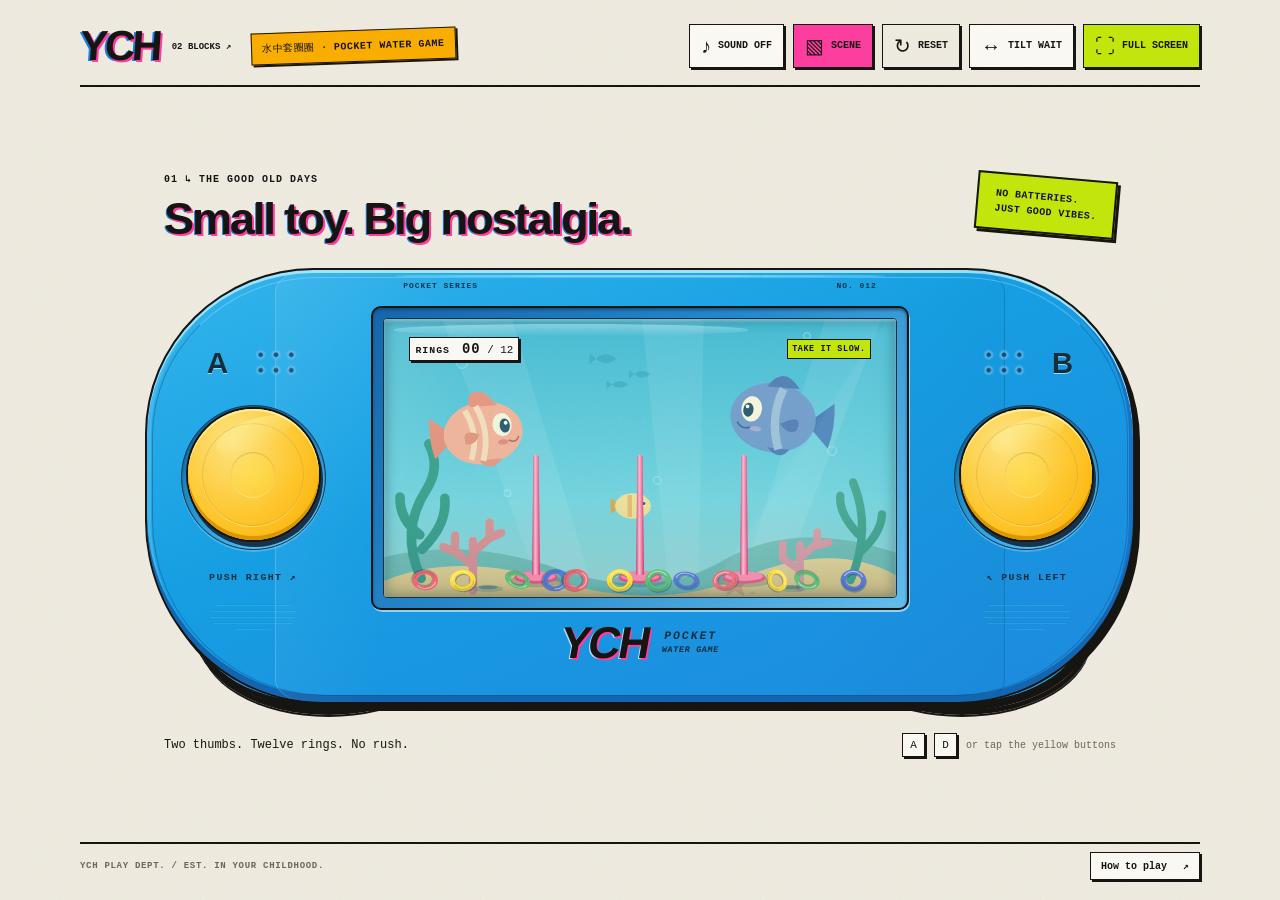
==== commit bae9a993: "Add YCH Blocks with mobile and desktop controls and landing rotation" ====
--- a/index.html
+++ b/index.html
@@ -21,7 +21,7 @@
 <body>
   <main class="app">
     <header class="masthead">
-      <a class="wordmark" href="./" aria-label="YCH Pocket home">YCH</a>
+      <div class="brand-games"><a class="wordmark" href="./" aria-label="YCH Pocket home">YCH</a><a class="game-next" href="blocks/">02 BLOCKS ↗</a></div>
       <span class="edition">水中套圈圈 · POCKET WATER GAME</span>
       <nav class="game-toolbar" aria-label="Game controls">
         <button type="button" class="toolbar-control" id="sound" aria-label="Turn sound on" aria-pressed="false"><span class="toolbar-icon" aria-hidden="true">♪</span><span id="sound-label">SOUND OFF</span></button>
--- a/toolbar.css
+++ b/toolbar.css
@@ -1,5 +1,8 @@
 /* Utility controls live outside the toy, where the rounded shell cannot clip them. */
 .masthead { gap: 20px; }
+.brand-games { display: flex; align-items: center; gap: 12px; flex-shrink: 0; }
+.game-next { display: inline-flex; align-items: center; min-height: 44px; font: 700 9px var(--mono); color: var(--ink); text-decoration: none; }
+.game-next:hover { color: var(--blue); }
 .masthead .edition { margin-right: auto; }
 .game-toolbar { display: flex; align-items: center; gap: 9px; flex-shrink: 0; }
 .toolbar-control {
@@ -48,6 +51,8 @@
   }
   .masthead .edition { display: none; }
   .wordmark { font-size: 24px; }
+  .brand-games { gap: 8px; }
+  .game-next { font-size: 8px; }
   .game-toolbar { gap: 7px; }
   .toolbar-control { min-width: 65px; min-height: 44px; padding: 6px 9px; font-size: 9px; gap: 5px; }
   .toolbar-icon { font-size: 18px; }
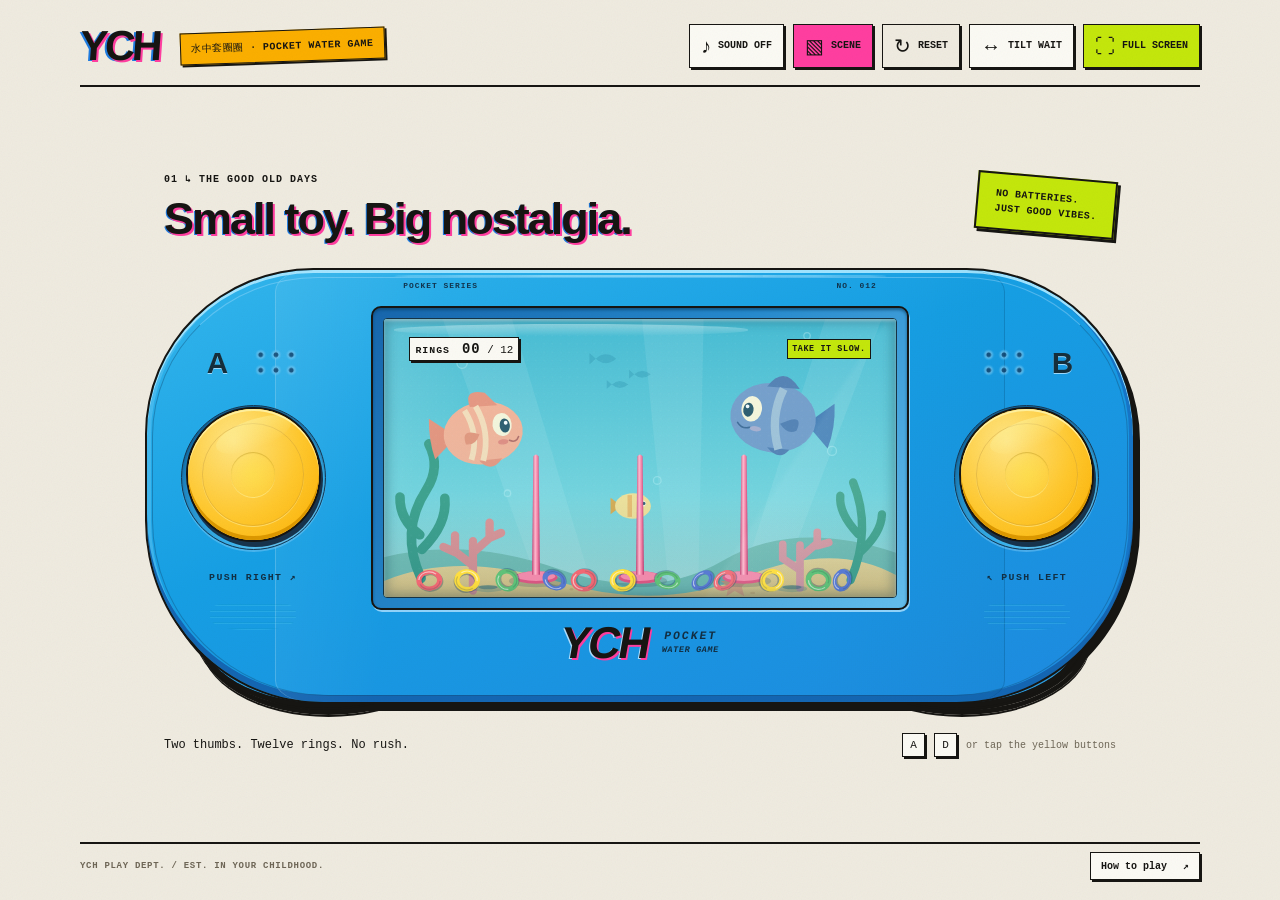
==== commit 9114c09c: "Remove YCH Blocks and restore water game only" ====
--- a/index.html
+++ b/index.html
@@ -21,7 +21,7 @@
 <body>
   <main class="app">
     <header class="masthead">
-      <div class="brand-games"><a class="wordmark" href="./" aria-label="YCH Pocket home">YCH</a><a class="game-next" href="blocks/">02 BLOCKS ↗</a></div>
+      <a class="wordmark" href="./" aria-label="YCH Pocket home">YCH</a>
       <span class="edition">水中套圈圈 · POCKET WATER GAME</span>
       <nav class="game-toolbar" aria-label="Game controls">
         <button type="button" class="toolbar-control" id="sound" aria-label="Turn sound on" aria-pressed="false"><span class="toolbar-icon" aria-hidden="true">♪</span><span id="sound-label">SOUND OFF</span></button>
--- a/toolbar.css
+++ b/toolbar.css
@@ -1,8 +1,5 @@
 /* Utility controls live outside the toy, where the rounded shell cannot clip them. */
 .masthead { gap: 20px; }
-.brand-games { display: flex; align-items: center; gap: 12px; flex-shrink: 0; }
-.game-next { display: inline-flex; align-items: center; min-height: 44px; font: 700 9px var(--mono); color: var(--ink); text-decoration: none; }
-.game-next:hover { color: var(--blue); }
 .masthead .edition { margin-right: auto; }
 .game-toolbar { display: flex; align-items: center; gap: 9px; flex-shrink: 0; }
 .toolbar-control {
@@ -51,8 +48,6 @@
   }
   .masthead .edition { display: none; }
   .wordmark { font-size: 24px; }
-  .brand-games { gap: 8px; }
-  .game-next { font-size: 8px; }
   .game-toolbar { gap: 7px; }
   .toolbar-control { min-width: 65px; min-height: 44px; padding: 6px 9px; font-size: 9px; gap: 5px; }
   .toolbar-icon { font-size: 18px; }
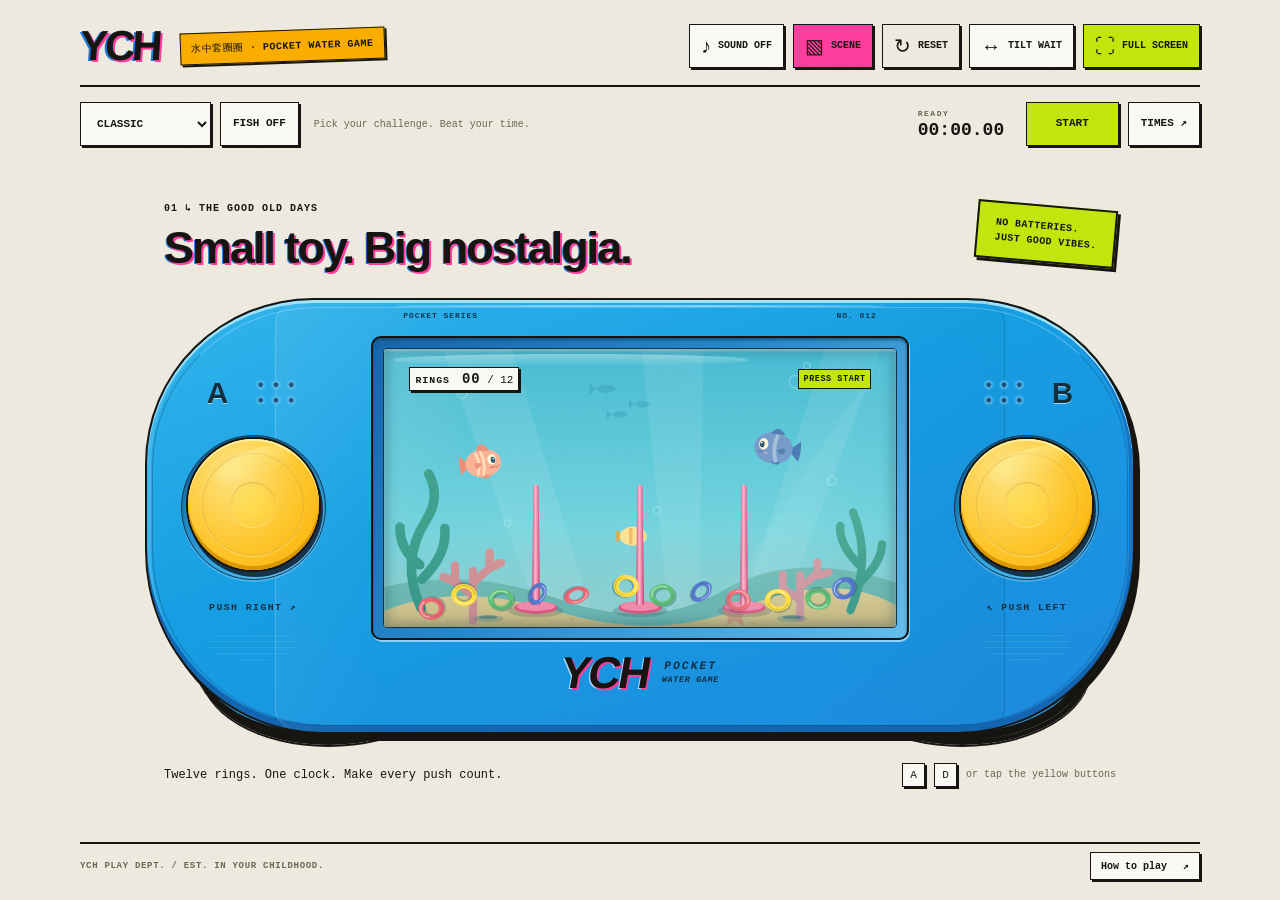
==== commit 273f7a90: "Add timed challenges, animated fish and local leaderboards" ====
--- a/index.html
+++ b/index.html
@@ -15,6 +15,7 @@
   <link rel="stylesheet" href="styles.css">
   <link rel="stylesheet" href="ych-theme.css">
   <link rel="stylesheet" href="toolbar.css">
+  <link rel="stylesheet" href="round.css">
   <script src="tilt.js" defer></script>
   <script src="app.js" defer></script>
 </head>
@@ -31,6 +32,26 @@
         <button type="button" class="toolbar-control" id="fullscreen" aria-label="Full screen or browser display options"><span class="toolbar-icon" aria-hidden="true">⛶</span><span id="fullscreen-label">FULL SCREEN</span></button>
       </nav>
     </header>
+
+    <div class="round-bar" aria-label="Round controls">
+      <div class="round-options" id="round-options">
+        <label class="sr-only" for="game-mode">Game mode</label>
+        <select id="game-mode" class="round-control"><option value="classic">CLASSIC</option><option value="color">COLOR MATCH</option></select>
+        <button type="button" class="round-control" id="fish-toggle" aria-pressed="false" title="Bring the three background fish to life to peck and nudge the rings">FISH OFF</button>
+        <span class="round-hint">Pick your challenge. Beat your time.</span>
+      </div>
+      <form id="score-entry" class="score-entry" hidden>
+        <label class="sr-only" for="player-name">Your leaderboard name</label>
+        <input id="player-name" class="round-control" name="name" placeholder="YOUR NAME" maxlength="20" autocomplete="nickname" required>
+        <button type="submit" id="save-time" class="round-control">SAVE</button>
+        <span id="score-feedback" role="status"></span>
+      </form>
+      <div class="round-actions">
+        <div class="round-clock"><span id="timer-label">READY</span><output id="timer" aria-label="Completion time">00:00.00</output></div>
+        <button type="button" class="round-control" id="start-game">START</button>
+        <button type="button" class="round-control" id="leaderboard-open" aria-label="View time leaderboards">TIMES ↗</button>
+      </div>
+    </div>
 
     <section class="play-area" aria-label="Water ring-toss game">
       <div class="game-heading"><div><span class="game-index">01 ↳ THE GOOD OLD DAYS</span><h1>Small toy. Big nostalgia.</h1></div><span class="game-sticker">NO BATTERIES.<br>JUST GOOD VIBES.</span></div>
@@ -52,10 +73,14 @@
               <div class="tank" id="tank">
                 <div class="tank-art" id="tank-art"></div>
                 <div class="water-tint" aria-hidden="true"></div>
+                <svg id="fish-art" class="fish-art" viewBox="0 0 800 500" preserveAspectRatio="xMidYMid slice" aria-hidden="true">
+<g id="fish-art-0"><path id="fish-tail-0" d="M-42 0L-81-34Q-86 0-80 30Z" fill="#f39076"/><ellipse rx="62" ry="49" fill="#ffb395"/><path d="M-15-43Q-22-73 11-62L28-40" fill="#f3947b"/><path d="M-12 42Q4 65 24 43" fill="#f3947b"/><path d="M-24-39Q-6 0-24 39M-6-43Q12 0-6 43" stroke="#ffe0b9" stroke-width="9" fill="none"/><ellipse cx="31" cy="-9" rx="15" ry="18" fill="#fff8db"/><ellipse cx="35" cy="-7" rx="8" ry="11" fill="#29576a"/><circle cx="37" cy="-11" r="3" fill="#fff"/><path d="M39 17Q49 23 54 13" fill="none" stroke="#bb6963" stroke-width="2.5" stroke-linecap="round"/><ellipse cx="29" cy="18" rx="8" ry="4" fill="#ee8a7c"/><path d="M-6 1Q-35-13-29 14Q-14 18-6 1" fill="#f09477"/></g>
+<g id="fish-art-1"><path id="fish-tail-1" d="M53 2L92-35Q99 2 91 36Z" fill="#497fba"/><ellipse rx="67" ry="54" fill="#769dce"/><path d="M-16-47Q6-85 35-50M-3 47Q19 67 32 46" fill="#547fb6"/><path d="M10-47Q-6 0 15 48" stroke="#a5c3da" stroke-width="13" fill="none"/><ellipse cx="-35" cy="-9" rx="16" ry="20" fill="#fff8db"/><ellipse cx="-40" cy="-7" rx="8" ry="11" fill="#29576a"/><circle cx="-42" cy="-12" r="3" fill="#fff"/><path d="M-54 15Q-46 25-34 20" fill="none" stroke="#3e6898" stroke-width="2.5" stroke-linecap="round"/><path d="M12 8Q48-16 39 15Q26 24 12 8" fill="#547fb6"/><ellipse cx="-25" cy="21" rx="9" ry="4" fill="#aeafd1"/></g>
+<g id="fish-art-2"><path id="fish-tail-2" d="M-18 0L-35-13V13Z" fill="#e6aa45"/><ellipse rx="28" ry="20" fill="#ffe391"/><path d="M-5-17V17" stroke="#f9bc64" stroke-width="7"/><circle cx="15" cy="-4" r="5" fill="#fff8df"/><circle cx="17" cy="-4" r="2.5" fill="#305970"/></g>
+</svg>
                 <canvas id="game" role="img" aria-label="Twelve colorful rings floating in water. Use the left and right pumps to lift them onto the three pink posts."></canvas>
                 <div class="tank-hud"><span class="hud-label">RINGS <strong id="score">00<span> / 12</span></strong></span><span class="water-label" id="water-status">TAKE IT SLOW.</span></div>
                 <div class="glass" aria-hidden="true"></div>
-                <div class="win-message" id="win-message" hidden><span class="win-eyebrow">12 / 12 · YOU DID THAT</span><strong>Small toy. Big win!</strong><button type="button" id="play-again">One more round ↻</button></div>
               </div>
             </div>
             <div class="machine-brand" aria-hidden="true"><span>YCH<span class="brand-dot">✳</span></span><div>POCKET<br><b>WATER GAME</b></div></div>
@@ -69,12 +94,23 @@
           </div>
         </div>
       </div>
-      <div class="play-caption"><span>Two thumbs. Twelve rings. No rush.</span><span class="keyboard-hint"><kbd>A</kbd><kbd>D</kbd> or tap the yellow buttons</span></div>
+      <div class="play-caption"><span>Twelve rings. One clock. Make every push count.</span><span class="keyboard-hint"><kbd>A</kbd><kbd>D</kbd> or tap the yellow buttons</span></div>
     </section>
 
     <footer class="page-footer"><span>YCH PLAY DEPT. / EST. IN YOUR CHILDHOOD.</span><button type="button" id="how-to">How to play <span aria-hidden="true">↗</span></button></footer>
     <span class="sr-only" id="announcement" role="status" aria-live="polite"></span>
   </main>
+
+  <dialog id="leaderboard-dialog" class="leaderboard-dialog" aria-labelledby="leaderboard-title">
+    <div class="dialog-heading"><div><span class="eyebrow">A LITTLE FRIENDLY COMPETITION</span><h2 id="leaderboard-title">Fastest in the water.</h2></div><button type="button" class="close-button" id="close-leaderboard" aria-label="Close leaderboards">×</button></div>
+    <div class="leaderboard-filters" id="leaderboard-mode" data-challenge="classic-calm">
+      <div class="board-mode-group"><span class="filter-label" id="board-mode-label">GAME MODE</span><div class="mode-segments" role="group" aria-labelledby="board-mode-label"><button type="button" class="mode-segment" id="board-classic" aria-pressed="true">CLASSIC</button><button type="button" class="mode-segment" id="board-color" aria-pressed="false">COLOR MATCH</button></div></div>
+      <div class="board-fish-group"><span class="filter-label" id="board-fish-label">EXTRA CHALLENGE</span><button type="button" class="board-fish-toggle" id="board-fish" aria-pressed="false" aria-describedby="board-fish-label"><span class="toggle-track" aria-hidden="true"></span><span id="board-fish-text">FISH OFF</span></button></div>
+    </div>
+    <p class="leaderboard-note">Fastest 10 on this device. Each challenge has its own board. Finish a round, then enter your name to save a time.</p>
+    <table class="leaderboard-table"><caption class="sr-only">Completion times, fastest first</caption><thead><tr><th scope="col">#</th><th scope="col">NAME</th><th scope="col">TIME</th></tr></thead><tbody id="leaderboard-rows"></tbody></table>
+    <p id="leaderboard-empty">No times yet. Set the first one.</p>
+  </dialog>
 
   <dialog id="scene-dialog" class="scene-dialog" aria-labelledby="scene-title">
     <div class="dialog-heading"><div><span class="eyebrow">YOUR OWN LITTLE WORLD</span><h2 id="scene-title">A change of scenery.</h2></div><button type="button" class="close-button" id="close-scenes" aria-label="Close background settings">×</button></div>
@@ -91,7 +127,7 @@
     </div>
   </dialog>
 
-  <dialog id="help-dialog" class="help-dialog" aria-labelledby="help-title"><div class="dialog-heading"><div><span class="eyebrow">JUST LIKE YOU REMEMBER</span><h2 id="help-title">A push. A drift. A little luck.</h2></div><button type="button" class="close-button" id="close-help" aria-label="Close instructions">×</button></div><p>Press the left yellow button to push rings up and right; the right button pushes up and left. Let the heavier rings sink onto any of the three pink posts. Catch all twelve.</p><p>Use both thumbs on a phone, or <kbd>A</kbd> / <kbd>D</kbd> and the arrow keys on a keyboard. Each press gives one little push.</p><p>Tap <b>TILT</b> for gravity play: hold the phone sideways, enable motion, then steer like a racing game. Rings follow real gravity: lower the top edge to lift them, then lower the bottom edge to let them settle. The pumps still work.</p><p>Use the toolbar above the toy to change the <b>SCENE</b>, toggle <b>SOUND</b>, or <b>RESET</b> for a fresh handful of rings.</p><div class="install-tip"><b>Make it a pocket toy.</b><span>On iPhone, open in Safari, tap Share, then Add to Home Screen. Launch YCH Pocket from its new Home Screen icon and turn your phone sideways.</span></div><button type="button" class="done-button" id="got-it">Let’s play →</button></dialog>
+  <dialog id="help-dialog" class="help-dialog" aria-labelledby="help-title"><div class="dialog-heading"><div><span class="eyebrow">JUST LIKE YOU REMEMBER</span><h2 id="help-title">A push. A drift. A little luck.</h2></div><button type="button" class="close-button" id="close-help" aria-label="Close instructions">×</button></div><p>Choose <b>Classic</b> or <b>Color Match</b>, then press <b>START</b> to begin the timer. Classic accepts rings on any pink post. Color Match only counts a ring on its same-colored post.</p><p>Press the left yellow button to push rings up and right; the right pushes up and left. Use both thumbs, <kbd>A</kbd> / <kbd>D</kbd>, or the arrow keys. Caught rings can slide up and blow off a post, reducing your score!</p><p>Turn <b>FISH ON</b> before starting to bring the three background fish to life. They swim left and right, rise and dive, and occasionally peck rings. When the round stops, they return and blend back into the scenery. Mode and fish settings stay fixed during a round; <b>RESET</b> returns to setup.</p><p>Catch all twelve at once to stop the timer. Your final scene stays visible. Enter your name above the toy and tap <b>SAVE</b>, then open <b>TIMES</b> to see the fastest ten on this device. Each mode and fish setting has a separate board. The timer pauses while settings are open or the page is hidden.</p><p>Tap <b>TILT</b> to steer with real gravity. Lower the top edge to lift rings and the bottom edge to settle them. Change the <b>SCENE</b> or toggle <b>SOUND</b> above the toy.</p><button type="button" class="done-button" id="got-it">Let’s play →</button></dialog>
 
   <dialog id="tilt-dialog" class="help-dialog tilt-dialog" aria-labelledby="tilt-title">
     <div class="dialog-heading"><div><span class="eyebrow">A LITTLE TWIST. A LITTLE GRAVITY.</span><h2 id="tilt-title">Steer the water.</h2></div><button type="button" class="close-button" id="close-tilt" aria-label="Close tilt controls">×</button></div>
@@ -99,7 +135,7 @@
     <p id="tilt-status" class="tilt-status" role="status" aria-live="polite">Hold your phone sideways and enable tilt. No calibration needed.</p>
     <button type="button" class="done-button" id="enable-tilt">Enable phone tilt →</button>
     <div class="tilt-actions"><button type="button" class="motion-button" id="disable-tilt" hidden>Turn tilt off</button></div>
-    <p class="motion-note">Allow motion access if your phone asks. No installation needed. The yellow pumps work in both modes, and caught rings stay on their posts.</p>
+    <p class="motion-note">Allow motion access if your phone asks. No installation needed. The yellow pumps work in both modes. Caught rings can lift off their posts while the round is running.</p>
     <button type="button" class="done-button" id="done-tilt">Back to the water →</button>
   </dialog>
 
--- a/styles.css
+++ b/styles.css
@@ -3,7 +3,7 @@
 @font-face{font-family:LocalRounded;src:local("Avenir Next");font-display:swap}
 :root{font-family:LocalRounded,"Trebuchet MS",Arial,sans-serif;color:#304948;background:#eee9dd;font-synthesis:none;color-scheme:light;--ink:#074d68;--cyan:#05bde9}
 *{box-sizing:border-box}body{margin:0;min-width:320px;min-height:100svh;overscroll-behavior:none;background:radial-gradient(ellipse at 50% 43%,#fbf8ed 0,#f0ece1 50%,#e5e0d5 100%)}button,input{font:inherit}button,a,label,input{-webkit-tap-highlight-color:transparent}button{cursor:pointer}button:focus-visible,a:focus-visible,input:focus-visible,.upload-button:focus-within{outline:3px solid #a54b33;outline-offset:5px}button{color:inherit}button:disabled{cursor:wait}button,input[type=range]{touch-action:manipulation}button{user-select:none;-webkit-user-select:none}button::-moz-focus-inner{border:0}[hidden]{display:none!important}.sr-only{position:absolute;width:1px;height:1px;padding:0;margin:-1px;overflow:hidden;clip:rect(0,0,0,0);white-space:nowrap;border:0}
-.app{min-height:100svh;padding:max(27px,var(--game-safe-top)) max(42px,var(--game-safe-right)) max(23px,var(--game-safe-bottom)) max(42px,var(--game-safe-left));display:flex;flex-direction:column;gap:24px}.masthead,.page-footer{display:flex;align-items:center;justify-content:space-between;gap:16px}.masthead{width:100%;max-width:1360px;margin:0 auto}.wordmark{display:flex;align-items:center;gap:10px;color:#304948;font-size:21px;font-weight:800;text-decoration:none;letter-spacing:-1px}.trademark{align-self:flex-start;font-size:10px;margin:2px 0 0 -6px}.wordmark-rings{position:relative;width:30px;height:26px}.wordmark-rings:before,.wordmark-rings:after{content:"";position:absolute;width:14px;height:14px;border:3px solid #168c92;border-radius:50%;left:0;top:6px}.wordmark-rings:after{border-color:#e59859;left:10px;top:0}.edition,.page-footer>span{font-size:10px;letter-spacing:2px;font-weight:700;color:#687571}.play-area{flex:1;display:flex;flex-direction:column;align-items:center;justify-content:center;padding:30px 0 20px}.machine{position:relative;width:min(100%,1040px,calc((var(--game-height) - 230px)*2.27));aspect-ratio:2.27;isolation:isolate;filter:drop-shadow(0 26px 20px #315c6330) drop-shadow(0 5px 2px #49686c25);container-type:inline-size}.shell{position:absolute;inset:0;background:linear-gradient(172deg,#38d1f5 0%,#0cc3ef 22%,#04b3e0 64%,#03a4d1 100%);border-radius:17% 17% 18% 18% / 38% 38% 42% 42%;border:1px solid #019abf;box-shadow:inset 0 3px 3px #bdf7ff,inset 0 -8px 4px #007fa654,inset 5px 0 4px #6ee5fc9c,inset -5px 0 4px #009bc2;display:grid;grid-template-columns:22% 56% 22%;padding:3.6% 1.2% 2.5%;overflow:hidden}.shell:before{content:"";position:absolute;inset:0 13%;border-radius:5%;background:linear-gradient(100deg,#ffffff12,transparent 22%,transparent 75%,#006b9012);box-shadow:inset 1px 0 #94eaff57,inset -1px 0 #017fab24;pointer-events:none}.shell:after{content:"";position:absolute;top:1.1%;left:25%;right:25%;height:2px;background:#b9f8ff99;border-radius:50%}.shell-seam{position:absolute;inset:7px 5px 6px;border:1px solid #007fa526;border-top-color:#a4edfa40;border-radius:inherit;pointer-events:none}.strap{position:absolute;width:26%;height:35%;bottom:-.9%;border:8px solid #039fc8;border-top:0;border-radius:0 0 60% 60%;box-shadow:inset 0 -3px 2px #006b8a,0 3px 1px #008cb2;background:transparent;z-index:-1}.strap-left{left:5%}.strap-right{right:5%}.top-print{position:absolute;top:2.5%;left:26%;right:26%;display:flex;justify-content:space-between;font-size:clamp(7px,.9cqw,10px);font-weight:800;letter-spacing:1.8px;color:#0964809c;text-shadow:0 1px #98e9f266;pointer-events:none}.grip{position:relative;display:flex;flex-direction:column;align-items:center;justify-content:flex-start;min-width:0;padding-top:14%;z-index:1}.grip-left{padding-right:11%}.grip-right{padding-left:11%}.grip-top{display:flex;align-items:center;justify-content:center;gap:19%;width:70%;height:16%;margin-bottom:8%}.emboss-letter{font-size:clamp(18px,3cqw,32px);font-weight:800;color:#03789e;text-shadow:0 1px 1px #b5effc,0 -1px 1px #006286;line-height:1}.speaker{width:35%;height:80%;max-height:31px;background-image:radial-gradient(ellipse at center,#0085af 16%,#56d9f1 23%,transparent 50%);background-size:33.33% 50%;opacity:.8}.pump-socket{width:77%;aspect-ratio:1;border-radius:50%;padding:4px;background:linear-gradient(140deg,#00789c,#17c9ee 55%,#84eafa);box-shadow:0 2px 0 #65e7fa77,inset 0 2px 4px #006c9290}.pump{display:block;border:0;border-radius:50%;width:100%;height:100%;padding:0;touch-action:none;background:#c3ad00;box-shadow:1px 6px 3px #006f8f7a,0 1px 0 #78931a;position:relative;transform:translateY(-3px);transition:transform .09s,box-shadow .09s}.pump-face{position:absolute;inset:0;border-radius:50%;background:radial-gradient(ellipse at 32% 19%,#ffff86 0%,#ffed39 38%,#f2d718 75%,#dabb08 100%);box-shadow:inset 0 3px 3px #ffffb7,inset 0 -5px 5px #c8ae17,2px 2px 4px #776c172c;overflow:hidden}.pump-face:before{content:"";position:absolute;inset:11%;border:1px solid #ebcd2380;border-radius:50%;box-shadow:0 1px 0 #fff79380}.pump-face:after{content:"";position:absolute;left:20%;right:20%;top:8%;height:22%;border-radius:50%;background:linear-gradient(#ffffb45c,transparent);transform:rotate(-20deg)}.pump-mark{position:absolute;width:34%;height:34%;top:33%;left:33%;border-radius:50%;box-shadow:inset 0 1px 1px #c8b5128f,0 1px #fff67470;background:radial-gradient(ellipse,#ffe94266,transparent)}.pump.pressed{transform:translateY(1px);box-shadow:0 1px 2px #006f8f7a;filter:brightness(.97)}.pump-label{font-size:clamp(7px,1cqw,10px);letter-spacing:2px;font-weight:800;color:#036385;text-shadow:0 1px #6ce5f0aa;margin-top:12%;line-height:1}.small-control{border:1px solid #078bb3;border-radius:24px;background:linear-gradient(#1ac5ed,#0dafd9);box-shadow:inset 0 1px 1px #68e6fa,0 2px 1px #007ca659;color:#074e69;min-width:44px;min-height:44px;display:flex;align-items:center;justify-content:center;flex-direction:column;gap:0;padding:2px 9px;font-size:clamp(7px,.9cqw,10px);font-weight:800;line-height:1.1;touch-action:manipulation}.small-control:active{box-shadow:inset 0 2px 2px #0285aa}.sound-control{margin-top:11%;min-width:65%;height:16%;max-height:49px}.sound-glyph{font-size:clamp(17px,2.7cqw,28px);line-height:.95}.sound-control[aria-pressed=true]{color:#073849}.utility-controls{display:flex;justify-content:center;gap:7%;margin-top:11%;height:16%;width:89%;max-height:49px}.utility-controls .small-control{flex:1;min-width:44px;padding:2px 1px}.control-symbol{font-size:clamp(18px,2.5cqw,27px);line-height:.9}.grip-ridges{width:46%;height:9%;margin-top:9%;background:repeating-linear-gradient(180deg,transparent 0,transparent 4px,#028fb541 4px,#028fb541 5px,#5cdbf34f 5px,#5cdbf34f 6px);border-radius:40%;opacity:.65}.center-body{display:flex;flex-direction:column;position:relative;min-width:0;min-height:0}.tank-bezel{flex:1;min-height:0;padding:2.4%;border-radius:14px;background:linear-gradient(150deg,#0585a9,#059bc2 40%,#24c8e8);box-shadow:inset 0 2px 4px #006482b5,0 1px 2px #a2f5ffab,0 -1px 1px #11b9dd}.tank{width:100%;height:100%;position:relative;overflow:hidden;isolation:isolate;border-radius:8px;background:#57bfd1;box-shadow:0 0 0 2px #0263806e,inset 0 0 14px #07475d6b}.tank-art,.water-tint,.glass,#game{position:absolute;inset:0;width:100%;height:100%}.tank-art{background-image:url("assets/ocean.svg");background-size:cover;background-position:50% 50%;filter:saturate(.95);transition:opacity .2s}.water-tint{background:linear-gradient(#86dfeb0a,#45d4ea18 65%,#086c982b);pointer-events:none}.glass{z-index:4;pointer-events:none;box-shadow:inset 0 0 12px 3px #13384c59,inset 0 2px 3px #e0feff9e;background:linear-gradient(123deg,#ffffff20,transparent 20%,transparent 72%,#e4fbff12 73%,transparent 88%)}.glass:before{content:"";position:absolute;top:2%;left:2%;width:69%;height:4%;border-radius:50%;background:linear-gradient(180deg,#edffff6b,transparent)}#game{display:block;touch-action:pan-x pan-y}.tank-hud{position:absolute;top:6.5%;left:5%;right:5%;display:flex;align-items:center;justify-content:space-between;pointer-events:none;z-index:5;gap:8px}.hud-label{background:#eff8dece;border:1px solid #ffffff7d;border-radius:4px;padding:4px 6px;color:#255852;font-size:clamp(7px,1cqw,11px);letter-spacing:1px;font-weight:800;box-shadow:0 1px 3px #12567b1a;white-space:nowrap}.hud-label strong{font-variant-numeric:tabular-nums;margin-left:5px;font-size:clamp(10px,1.4cqw,15px)}.hud-label strong span{font-size:clamp(8px,1.1cqw,12px);font-weight:500;letter-spacing:0}.water-label{font-size:clamp(7px,.85cqw,9px);letter-spacing:1.5px;color:#18545d;background:#d7f8edb5;border-radius:3px;padding:4px 5px;font-weight:800;white-space:nowrap}.machine-brand{height:18%;flex-shrink:0;display:flex;align-items:center;justify-content:center;gap:12px;color:#034568;transform:skew(-10deg);text-shadow:0 1px #6eddf096}.machine-brand>span{font-family:"Arial Black","Trebuchet MS",sans-serif;font-size:clamp(24px,4.3cqw,45px);font-weight:1000;font-style:italic;letter-spacing:-2.5px;line-height:1}.brand-dot{font-size:28%;letter-spacing:0;margin-left:5px;vertical-align:middle}.machine-brand>div{font-size:clamp(8px,1.15cqw,12px);line-height:1.2;letter-spacing:2px;font-weight:800}.machine-brand>div>b{font-size:75%;letter-spacing:.6px}.play-caption{width:min(100%,960px);display:flex;align-items:center;justify-content:space-between;gap:24px;padding:40px 16px 0;font-size:14px;color:#526562}.keyboard-hint{display:flex;align-items:center;gap:6px;font-size:11px;color:#687571}kbd{display:inline-flex;justify-content:center;align-items:center;min-width:23px;height:24px;padding:1px 5px;border:1px solid #a8b1a8;border-radius:5px;background:#faf8ee77;box-shadow:0 2px #b4b9ae;color:#536662;font-family:inherit;font-size:11px;margin-right:2px}.page-footer{max-width:1360px;width:100%;margin:0 auto}.page-footer>span{font-size:9px;letter-spacing:1.7px}.page-footer button{border:0;background:none;font-size:12px;color:#435c56;padding:7px 0}.page-footer button span{margin-left:10px}.win-message{position:absolute;z-index:6;inset:29% 9% auto;background:#fff8dcf5;box-shadow:0 8px 28px #17475b33;border-radius:12px;padding:7%;display:flex;flex-direction:column;align-items:center;gap:10px;text-align:center}.win-eyebrow{font-size:clamp(7px,1cqw,10px);letter-spacing:1.5px;color:#7d8770}.win-message>strong{font-size:clamp(19px,3cqw,32px);letter-spacing:-1px;color:#27645a}.win-message button{border:0;border-bottom:1px solid #6c947366;background:none;color:#32746c;font-size:clamp(11px,1.5cqw,15px);padding:6px 3px;min-height:44px}
+.app{min-height:100svh;padding:max(27px,var(--game-safe-top)) max(42px,var(--game-safe-right)) max(23px,var(--game-safe-bottom)) max(42px,var(--game-safe-left));display:flex;flex-direction:column;gap:24px}.masthead,.page-footer{display:flex;align-items:center;justify-content:space-between;gap:16px}.masthead{width:100%;max-width:1360px;margin:0 auto}.wordmark{display:flex;align-items:center;gap:10px;color:#304948;font-size:21px;font-weight:800;text-decoration:none;letter-spacing:-1px}.trademark{align-self:flex-start;font-size:10px;margin:2px 0 0 -6px}.wordmark-rings{position:relative;width:30px;height:26px}.wordmark-rings:before,.wordmark-rings:after{content:"";position:absolute;width:14px;height:14px;border:3px solid #168c92;border-radius:50%;left:0;top:6px}.wordmark-rings:after{border-color:#e59859;left:10px;top:0}.edition,.page-footer>span{font-size:10px;letter-spacing:2px;font-weight:700;color:#687571}.play-area{flex:1;display:flex;flex-direction:column;align-items:center;justify-content:center;padding:30px 0 20px}.machine{position:relative;width:min(100%,1040px,calc((var(--game-height) - 230px)*2.27));aspect-ratio:2.27;isolation:isolate;filter:drop-shadow(0 26px 20px #315c6330) drop-shadow(0 5px 2px #49686c25);container-type:inline-size}.shell{position:absolute;inset:0;background:linear-gradient(172deg,#38d1f5 0%,#0cc3ef 22%,#04b3e0 64%,#03a4d1 100%);border-radius:17% 17% 18% 18% / 38% 38% 42% 42%;border:1px solid #019abf;box-shadow:inset 0 3px 3px #bdf7ff,inset 0 -8px 4px #007fa654,inset 5px 0 4px #6ee5fc9c,inset -5px 0 4px #009bc2;display:grid;grid-template-columns:22% 56% 22%;padding:3.6% 1.2% 2.5%;overflow:hidden}.shell:before{content:"";position:absolute;inset:0 13%;border-radius:5%;background:linear-gradient(100deg,#ffffff12,transparent 22%,transparent 75%,#006b9012);box-shadow:inset 1px 0 #94eaff57,inset -1px 0 #017fab24;pointer-events:none}.shell:after{content:"";position:absolute;top:1.1%;left:25%;right:25%;height:2px;background:#b9f8ff99;border-radius:50%}.shell-seam{position:absolute;inset:7px 5px 6px;border:1px solid #007fa526;border-top-color:#a4edfa40;border-radius:inherit;pointer-events:none}.strap{position:absolute;width:26%;height:35%;bottom:-.9%;border:8px solid #039fc8;border-top:0;border-radius:0 0 60% 60%;box-shadow:inset 0 -3px 2px #006b8a,0 3px 1px #008cb2;background:transparent;z-index:-1}.strap-left{left:5%}.strap-right{right:5%}.top-print{position:absolute;top:2.5%;left:26%;right:26%;display:flex;justify-content:space-between;font-size:clamp(7px,.9cqw,10px);font-weight:800;letter-spacing:1.8px;color:#0964809c;text-shadow:0 1px #98e9f266;pointer-events:none}.grip{position:relative;display:flex;flex-direction:column;align-items:center;justify-content:flex-start;min-width:0;padding-top:14%;z-index:1}.grip-left{padding-right:11%}.grip-right{padding-left:11%}.grip-top{display:flex;align-items:center;justify-content:center;gap:19%;width:70%;height:16%;margin-bottom:8%}.emboss-letter{font-size:clamp(18px,3cqw,32px);font-weight:800;color:#03789e;text-shadow:0 1px 1px #b5effc,0 -1px 1px #006286;line-height:1}.speaker{width:35%;height:80%;max-height:31px;background-image:radial-gradient(ellipse at center,#0085af 16%,#56d9f1 23%,transparent 50%);background-size:33.33% 50%;opacity:.8}.pump-socket{width:77%;aspect-ratio:1;border-radius:50%;padding:4px;background:linear-gradient(140deg,#00789c,#17c9ee 55%,#84eafa);box-shadow:0 2px 0 #65e7fa77,inset 0 2px 4px #006c9290}.pump{display:block;border:0;border-radius:50%;width:100%;height:100%;padding:0;touch-action:none;background:#c3ad00;box-shadow:1px 6px 3px #006f8f7a,0 1px 0 #78931a;position:relative;transform:translateY(-3px);transition:transform .09s,box-shadow .09s}.pump-face{position:absolute;inset:0;border-radius:50%;background:radial-gradient(ellipse at 32% 19%,#ffff86 0%,#ffed39 38%,#f2d718 75%,#dabb08 100%);box-shadow:inset 0 3px 3px #ffffb7,inset 0 -5px 5px #c8ae17,2px 2px 4px #776c172c;overflow:hidden}.pump-face:before{content:"";position:absolute;inset:11%;border:1px solid #ebcd2380;border-radius:50%;box-shadow:0 1px 0 #fff79380}.pump-face:after{content:"";position:absolute;left:20%;right:20%;top:8%;height:22%;border-radius:50%;background:linear-gradient(#ffffb45c,transparent);transform:rotate(-20deg)}.pump-mark{position:absolute;width:34%;height:34%;top:33%;left:33%;border-radius:50%;box-shadow:inset 0 1px 1px #c8b5128f,0 1px #fff67470;background:radial-gradient(ellipse,#ffe94266,transparent)}.pump.pressed{transform:translateY(1px);box-shadow:0 1px 2px #006f8f7a;filter:brightness(.97)}.pump-label{font-size:clamp(7px,1cqw,10px);letter-spacing:2px;font-weight:800;color:#036385;text-shadow:0 1px #6ce5f0aa;margin-top:12%;line-height:1}.small-control{border:1px solid #078bb3;border-radius:24px;background:linear-gradient(#1ac5ed,#0dafd9);box-shadow:inset 0 1px 1px #68e6fa,0 2px 1px #007ca659;color:#074e69;min-width:44px;min-height:44px;display:flex;align-items:center;justify-content:center;flex-direction:column;gap:0;padding:2px 9px;font-size:clamp(7px,.9cqw,10px);font-weight:800;line-height:1.1;touch-action:manipulation}.small-control:active{box-shadow:inset 0 2px 2px #0285aa}.sound-control{margin-top:11%;min-width:65%;height:16%;max-height:49px}.sound-glyph{font-size:clamp(17px,2.7cqw,28px);line-height:.95}.sound-control[aria-pressed=true]{color:#073849}.utility-controls{display:flex;justify-content:center;gap:7%;margin-top:11%;height:16%;width:89%;max-height:49px}.utility-controls .small-control{flex:1;min-width:44px;padding:2px 1px}.control-symbol{font-size:clamp(18px,2.5cqw,27px);line-height:.9}.grip-ridges{width:46%;height:9%;margin-top:9%;background:repeating-linear-gradient(180deg,transparent 0,transparent 4px,#028fb541 4px,#028fb541 5px,#5cdbf34f 5px,#5cdbf34f 6px);border-radius:40%;opacity:.65}.center-body{display:flex;flex-direction:column;position:relative;min-width:0;min-height:0}.tank-bezel{flex:1;min-height:0;padding:2.4%;border-radius:14px;background:linear-gradient(150deg,#0585a9,#059bc2 40%,#24c8e8);box-shadow:inset 0 2px 4px #006482b5,0 1px 2px #a2f5ffab,0 -1px 1px #11b9dd}.tank{width:100%;height:100%;position:relative;overflow:hidden;isolation:isolate;border-radius:8px;background:#57bfd1;box-shadow:0 0 0 2px #0263806e,inset 0 0 14px #07475d6b}.tank-art,.water-tint,.glass,#game{position:absolute;inset:0;width:100%;height:100%}.tank-art{background-image:url("assets/ocean.svg");background-size:cover;background-position:50% 50%;filter:saturate(.95);transition:opacity .2s}.water-tint{background:linear-gradient(#86dfeb0a,#45d4ea18 65%,#086c982b);pointer-events:none}.glass{z-index:4;pointer-events:none;box-shadow:inset 0 0 12px 3px #13384c59,inset 0 2px 3px #e0feff9e;background:linear-gradient(123deg,#ffffff20,transparent 20%,transparent 72%,#e4fbff12 73%,transparent 88%)}.glass:before{content:"";position:absolute;top:2%;left:2%;width:69%;height:4%;border-radius:50%;background:linear-gradient(180deg,#edffff6b,transparent)}#game{display:block;touch-action:pan-x pan-y}.tank-hud{position:absolute;top:6.5%;left:5%;right:5%;display:flex;align-items:center;justify-content:space-between;pointer-events:none;z-index:5;gap:8px}.hud-label{background:#eff8dece;border:1px solid #ffffff7d;border-radius:4px;padding:4px 6px;color:#255852;font-size:clamp(7px,1cqw,11px);letter-spacing:1px;font-weight:800;box-shadow:0 1px 3px #12567b1a;white-space:nowrap}.hud-label strong{font-variant-numeric:tabular-nums;margin-left:5px;font-size:clamp(10px,1.4cqw,15px)}.hud-label strong span{font-size:clamp(8px,1.1cqw,12px);font-weight:500;letter-spacing:0}.water-label{font-size:clamp(7px,.85cqw,9px);letter-spacing:1.5px;color:#18545d;background:#d7f8edb5;border-radius:3px;padding:4px 5px;font-weight:800;white-space:nowrap}.machine-brand{height:18%;flex-shrink:0;display:flex;align-items:center;justify-content:center;gap:12px;color:#034568;transform:skew(-10deg);text-shadow:0 1px #6eddf096}.machine-brand>span{font-family:"Arial Black","Trebuchet MS",sans-serif;font-size:clamp(24px,4.3cqw,45px);font-weight:1000;font-style:italic;letter-spacing:-2.5px;line-height:1}.brand-dot{font-size:28%;letter-spacing:0;margin-left:5px;vertical-align:middle}.machine-brand>div{font-size:clamp(8px,1.15cqw,12px);line-height:1.2;letter-spacing:2px;font-weight:800}.machine-brand>div>b{font-size:75%;letter-spacing:.6px}.play-caption{width:min(100%,960px);display:flex;align-items:center;justify-content:space-between;gap:24px;padding:40px 16px 0;font-size:14px;color:#526562}.keyboard-hint{display:flex;align-items:center;gap:6px;font-size:11px;color:#687571}kbd{display:inline-flex;justify-content:center;align-items:center;min-width:23px;height:24px;padding:1px 5px;border:1px solid #a8b1a8;border-radius:5px;background:#faf8ee77;box-shadow:0 2px #b4b9ae;color:#536662;font-family:inherit;font-size:11px;margin-right:2px}.page-footer{max-width:1360px;width:100%;margin:0 auto}.page-footer>span{font-size:9px;letter-spacing:1.7px}.page-footer button{border:0;background:none;font-size:12px;color:#435c56;padding:7px 0}.page-footer button span{margin-left:10px}
 dialog{border:1px solid #fff9ec;border-radius:20px;background:#f6f1e5;color:#304948;padding:27px;width:min(720px,calc(100% - 32px));max-height:calc(var(--game-height) - 24px);box-shadow:0 25px 100px #173b4740;overscroll-behavior:contain}dialog::backdrop{background:#0a364a66;backdrop-filter:blur(6px);-webkit-backdrop-filter:blur(6px)}.dialog-heading{display:flex;align-items:flex-start;justify-content:space-between;gap:16px;margin-bottom:23px}.eyebrow{font-size:9px;letter-spacing:1.6px;font-weight:800;color:#77867a}h2{font-size:26px;font-weight:700;letter-spacing:-1px;margin:7px 0 0;line-height:1.15}.close-button{border:1px solid #b9c7b955;width:44px;height:44px;border-radius:50%;background:transparent;font-size:25px;flex-shrink:0}.scene-layout{display:grid;grid-template-columns:1.13fr 1fr;gap:25px;align-items:start}.scene-preview{position:relative;width:100%;aspect-ratio:1.55;border-radius:12px;overflow:hidden;border:7px solid #079fc5;background-image:url("assets/ocean.svg");background-size:cover;background-position:center;box-shadow:inset 0 0 12px #0d527955,0 2px 2px #103a5526;touch-action:none}.scene-preview:after{content:"";position:absolute;inset:0;box-shadow:inset 0 0 12px #09557d40;pointer-events:none}.scene-preview.photo-active{cursor:move}.preview-post{position:absolute;width:5px;height:42%;bottom:9%;left:36%;background:linear-gradient(90deg,#b73c67,#ffbed4 55%,#d5487e);border-radius:4px;pointer-events:none}.preview-post+.preview-post{left:64%}.preview-ring{position:absolute;border:4px solid #ffdf25;border-radius:50%;width:25px;height:13px;left:calc(36% - 10px);bottom:11%;pointer-events:none}.preview-caption{display:block;font-size:11px;line-height:1.5;color:#748477;margin-top:12px}.preset-list{display:flex;gap:8px;margin-bottom:14px}.preset{display:flex;flex:1;flex-direction:column;align-items:center;gap:7px;font-size:11px;border:1px solid #b5c1b566;border-radius:10px;background:transparent;padding:8px;color:#405c52;min-height:66px}.preset.selected{border-color:#288d84;background:#e3ebd9;box-shadow:0 0 0 1px #288d84}.swatch{height:27px;width:100%;border-radius:4px;background-size:cover;background-position:center}.swatch-ocean{background-image:url("assets/ocean.svg")}.swatch-sunset{background-image:url("assets/sunset.svg")}.swatch-space{background-image:url("assets/space.svg")}.upload-button{display:flex;align-items:center;justify-content:center;gap:8px;position:relative;overflow:hidden;border:1px dashed #8fa38b;border-radius:8px;min-height:44px;padding:8px 10px;font-size:12px;font-weight:700;cursor:pointer;background:#fffcf466}.upload-button>span{font-size:20px}.upload-button input{position:absolute;inset:0;opacity:0;width:100%;cursor:pointer}.privacy-note{font-size:10px;color:#6c7b70;margin:10px 0 16px}.done-button{width:100%;border:0;border-radius:8px;background:#266b60;color:#fbf5e6;min-height:44px;padding:10px;font-size:12px;font-weight:700}.photo-controls{margin-top:14px}.photo-controls>label{display:flex;justify-content:space-between;font-size:11px}.photo-controls input{width:100%;accent-color:#287e74;min-height:24px}.position-controls{display:flex;gap:10px;margin-top:5px}.position-controls label{flex:1;min-width:0;font-size:10px}.upload-error{font-size:12px;color:#a43830;line-height:1.4}.help-dialog{width:min(530px,calc(100% - 32px))}.help-dialog p{font-size:14px;line-height:1.7}.install-tip{padding:15px;background:#e5e9d9;border-radius:10px;display:flex;flex-direction:column;gap:6px;margin:20px 0;font-size:12px;line-height:1.5}
 @media(min-width:1500px){.app{padding:36px 60px}.play-caption{padding-top:48px}}
 @media(max-height:650px) and (orientation:landscape),(orientation:portrait){.app{height:var(--game-height);min-height:0;padding:max(9px,var(--game-safe-top)) max(18px,var(--game-safe-right)) max(9px,var(--game-safe-bottom)) max(18px,var(--game-safe-left));gap:0;overflow:hidden}.masthead{position:absolute;top:10px;left:max(18px,var(--game-safe-left));right:max(18px,var(--game-safe-right));width:auto;z-index:0}.wordmark{font-size:13px;gap:5px;letter-spacing:-.5px}.wordmark-rings{transform:scale(.65);transform-origin:left center;width:23px}.trademark{font-size:7px;margin:2px 0 0 -3px}.edition{font-size:7px;letter-spacing:1.4px}.play-area{padding:16px 0 0;min-height:0}.machine{width:min(100%,1000px,calc((var(--game-height) - 42px - var(--game-safe-top) - var(--game-safe-bottom))*2.27));filter:drop-shadow(0 10px 9px #315c6330) drop-shadow(0 3px 1px #49686c25)}.play-caption,.page-footer{display:none}.tank-bezel{border-radius:10px}.tank{border-radius:5px}.sound-control,.utility-controls{margin-top:7%;max-height:none;min-height:44px}.small-control{min-height:44px}.grip-ridges{display:none}.pump-label{margin-top:9%;font-size:7px;letter-spacing:1.5px}.top-print{letter-spacing:1.2px}.water-label{font-size:7px;letter-spacing:1px}dialog{padding:18px 22px;width:min(660px,calc(100% - 80px))}.dialog-heading{margin-bottom:14px}h2{font-size:23px}.scene-preview{aspect-ratio:1.6}.scene-layout{gap:22px}.preview-caption{margin-top:7px}.privacy-note{margin:7px 0 10px}.scene-settings:has(.photo-controls:not([hidden])) .preset-list{margin-bottom:8px}.scene-settings:has(.photo-controls:not([hidden])) .preset{min-height:45px;padding:5px;gap:3px}.scene-settings:has(.photo-controls:not([hidden])) .swatch{height:17px}.photo-controls{margin-top:6px}.photo-controls input{min-height:18px}.position-controls{margin-top:0}.help-dialog{max-width:550px}.help-dialog p{margin:10px 0;font-size:12px}.install-tip{margin:12px 0;padding:10px}}
--- a/ych-theme.css
+++ b/ych-theme.css
@@ -9,5 +9,5 @@
 .small-control{border:1.5px solid var(--ink);border-radius:5px;box-shadow:2px 2px var(--ink);background:var(--paper);font-family:var(--mono);color:var(--ink);font-size:clamp(7px,.9cqw,9px);font-weight:700;gap:1px}.small-control:active{box-shadow:0 0 var(--ink);transform:translate(2px,2px)}.sound-control[aria-pressed=true]{background:var(--lime);color:var(--ink)}.sound-control{min-width:62%;border-radius:5px}#backgrounds{background:var(--pink)}#restart{background:var(--paper)}.sound-glyph,.control-symbol{font-family:Arial,sans-serif}
 .tank-bezel{border:2px solid var(--ink);padding:1.9%;background:linear-gradient(135deg,#1766ad,#2589cd 45%,#64beed);border-radius:10px;box-shadow:inset 0 2px 3px #084773bb,1px 2px #91d3fa}.tank{border:1.5px solid #163344;border-radius:4px;box-shadow:inset 0 0 12px #16344455}.hud-label{border:1.5px solid var(--ink);border-radius:0;box-shadow:2px 2px var(--ink);background:var(--white);font-family:var(--mono);color:var(--ink);font-weight:700;padding:3px 5px}.hud-label strong{font-weight:900}.water-label{background:var(--lime);color:var(--ink);font-family:var(--mono);border:1px solid var(--ink);border-radius:0;letter-spacing:.6px;font-weight:700;padding:4px}.machine-brand{color:var(--ink);text-shadow:2px 2px var(--pink),-1px 1px #afddfc;gap:14px}.machine-brand>span{font-family:"Arial Black",Arial,sans-serif;letter-spacing:-2px;font-size:clamp(26px,4.5cqw,47px);font-weight:1000;font-style:normal}.machine-brand>div{font-family:var(--mono);font-weight:700;text-shadow:none;color:#122e42;letter-spacing:2px}.brand-dot{display:none}
 .play-caption{font-family:var(--mono);color:var(--ink);font-size:12px;width:min(100%,960px);padding:29px 4px 0}.keyboard-hint{font-family:var(--mono);color:#6E6656;font-size:10px}kbd{border:1px solid var(--ink);border-radius:0;box-shadow:2px 2px var(--ink);background:var(--white);color:var(--ink);font-family:var(--mono);margin-right:3px}.page-footer{max-width:1120px;border-top:2px solid var(--ink);padding-top:8px}.page-footer>span{font-family:var(--mono);color:#6E6656;font-size:9px;letter-spacing:.7px}.page-footer button{border:1px solid var(--ink);box-shadow:2px 2px var(--ink);padding:7px 10px;background:var(--white);font-family:var(--mono);color:var(--ink);font-size:10px;font-weight:700}.page-footer button:hover{background:var(--lime)}
-dialog{border:2px solid var(--ink);border-radius:0;box-shadow:7px 7px var(--blue);background:var(--paper);color:var(--ink)}dialog::backdrop{background:#16151266;backdrop-filter:blur(3px);-webkit-backdrop-filter:blur(3px)}.eyebrow{font-family:var(--mono);font-size:9px;color:#6E6656;letter-spacing:.5px}.dialog-heading{border-bottom:2px solid var(--ink);padding-bottom:13px}.dialog-heading h2{font-family:"Arial Black",Arial,sans-serif;font-weight:900;letter-spacing:-1px;font-size:25px}.close-button{border:1.5px solid var(--ink);border-radius:0;box-shadow:2px 2px var(--ink);background:var(--white)}.scene-preview{border:2px solid var(--ink);border-radius:0;box-shadow:4px 4px var(--blue)}.preview-caption,.privacy-note{font-family:var(--mono);color:#6E6656;font-size:10px}.preset{border:1.5px solid var(--ink);border-radius:0;background:var(--white);color:var(--ink);font-family:var(--mono);font-weight:700}.preset.selected{border-color:var(--ink);box-shadow:2px 2px var(--ink);background:var(--lime)}.swatch{border-radius:0;border:1px solid var(--ink)}.upload-button{border:1.5px solid var(--ink);border-radius:0;box-shadow:2px 2px var(--ink);background:var(--white);font-family:var(--mono);font-weight:700;font-size:11px}.upload-button:hover{background:var(--mar)}.done-button{border:2px solid var(--ink);border-radius:0;box-shadow:3px 3px var(--ink);background:var(--blue);font-family:var(--mono);color:#fff;font-weight:700;font-size:11px}.done-button:hover{background:var(--pink)}.done-button:active{transform:translate(2px,2px);box-shadow:1px 1px var(--ink)}.photo-controls label{font-family:var(--mono);font-size:10px}.photo-controls input{accent-color:var(--pink)}.install-tip{border:1.5px solid var(--ink);border-radius:0;background:var(--lime)}.win-message{border:2px solid var(--ink);border-radius:0;box-shadow:5px 5px var(--pink);background:var(--white)}.win-eyebrow{font-family:var(--mono);color:#6E6656}.win-message>strong{font-family:"Arial Black",Arial,sans-serif;font-weight:900;color:var(--ink);text-shadow:1px 1px var(--pink)}.win-message button{border:1.5px solid var(--ink);background:var(--lime);box-shadow:2px 2px var(--ink);padding:5px 10px;color:var(--ink);font-family:var(--mono);font-size:11px}
+dialog{border:2px solid var(--ink);border-radius:0;box-shadow:7px 7px var(--blue);background:var(--paper);color:var(--ink)}dialog::backdrop{background:#16151266;backdrop-filter:blur(3px);-webkit-backdrop-filter:blur(3px)}.eyebrow{font-family:var(--mono);font-size:9px;color:#6E6656;letter-spacing:.5px}.dialog-heading{border-bottom:2px solid var(--ink);padding-bottom:13px}.dialog-heading h2{font-family:"Arial Black",Arial,sans-serif;font-weight:900;letter-spacing:-1px;font-size:25px}.close-button{border:1.5px solid var(--ink);border-radius:0;box-shadow:2px 2px var(--ink);background:var(--white)}.scene-preview{border:2px solid var(--ink);border-radius:0;box-shadow:4px 4px var(--blue)}.preview-caption,.privacy-note{font-family:var(--mono);color:#6E6656;font-size:10px}.preset{border:1.5px solid var(--ink);border-radius:0;background:var(--white);color:var(--ink);font-family:var(--mono);font-weight:700}.preset.selected{border-color:var(--ink);box-shadow:2px 2px var(--ink);background:var(--lime)}.swatch{border-radius:0;border:1px solid var(--ink)}.upload-button{border:1.5px solid var(--ink);border-radius:0;box-shadow:2px 2px var(--ink);background:var(--white);font-family:var(--mono);font-weight:700;font-size:11px}.upload-button:hover{background:var(--mar)}.done-button{border:2px solid var(--ink);border-radius:0;box-shadow:3px 3px var(--ink);background:var(--blue);font-family:var(--mono);color:#fff;font-weight:700;font-size:11px}.done-button:hover{background:var(--pink)}.done-button:active{transform:translate(2px,2px);box-shadow:1px 1px var(--ink)}.photo-controls label{font-family:var(--mono);font-size:10px}.photo-controls input{accent-color:var(--pink)}.install-tip{border:1.5px solid var(--ink);border-radius:0;background:var(--lime)}
 @media(max-height:650px) and (orientation:landscape),(orientation:portrait){.app{padding:max(7px,var(--game-safe-top)) max(18px,var(--game-safe-right)) max(9px,var(--game-safe-bottom)) max(18px,var(--game-safe-left));gap:0}.masthead{padding:0 0 6px;top:7px;border-bottom:1.5px solid var(--ink)}.wordmark{font-size:21px;letter-spacing:-1.5px;text-shadow:1px 1px var(--pink),-1px 0 var(--blue)}.edition{font-size:7px;border:0;box-shadow:none;padding:3px 5px;transform:none;letter-spacing:.4px}.game-heading{display:none}.play-area{padding:24px 5px 3px}.machine{width:min(100%,1000px,calc((var(--game-height) - 53px - var(--game-safe-top) - var(--game-safe-bottom))*2.27));filter:drop-shadow(3px 4px 0 #161512)}.shell{border-width:1.5px}.tank-bezel{padding:1.7%;border-width:1.5px}.tank{border-width:1px}.play-caption,.page-footer{display:none}.small-control{box-shadow:1.5px 1.5px var(--ink)}.sound-control,.utility-controls{margin-top:6%;min-height:44px}.dialog-heading{padding-bottom:9px;margin-bottom:11px}.dialog-heading h2{font-size:21px}.scene-layout{gap:20px}.tank-hud{left:4%;right:4%;top:6%}.water-label{font-size:6px}.machine-brand{gap:10px}}
--- a/round.css
+++ b/round.css
@@ -0,0 +1,69 @@
+/* The clock and finished-round entry stay outside the water. */
+.fish-art { position: absolute; inset: 0; width: 100%; height: 100%; pointer-events: none; filter: saturate(.95); }
+.round-bar { width: 100%; max-width: 1120px; margin: 0 auto; display: flex; align-items: center; justify-content: space-between; gap: 12px; }
+.round-options, .round-actions, .score-entry { display: flex; align-items: center; gap: 9px; min-width: 0; }
+.round-control { min-width: 44px; min-height: 44px; padding: 8px 12px; border: 1.5px solid var(--ink); border-radius: 0; box-shadow: 2px 2px var(--ink); background: var(--white); color: var(--ink); font: 700 11px/1.2 var(--mono); white-space: nowrap; }
+select.round-control { cursor: pointer; padding-right: 24px; }
+.round-control:focus-visible { outline: 3px solid var(--pink); outline-offset: 3px; }
+button.round-control:hover { background: var(--mar); }
+.round-control:disabled { cursor: default; opacity: .65; }
+#start-game, #save-time, #fish-toggle[aria-pressed="true"] { background: var(--lime); }
+#start-game { min-width: 93px; }
+.round-hint { margin-left: 6px; color: #6e6656; font: 10px/1.5 var(--mono); }
+.round-clock { min-width: 99px; display: flex; flex-direction: column; gap: 3px; }
+.round-clock span { font: 700 8px/1 var(--mono); letter-spacing: 1.5px; color: #6e6656; }
+.round-clock output { font: 700 18px/1 var(--mono); font-variant-numeric: tabular-nums; }
+.score-entry { flex: 1; position: relative; }
+#player-name { width: 155px; min-width: 0; font-size: 16px; user-select: text; -webkit-user-select: text; }
+#player-name::placeholder { font-size: 10px; }
+#score-feedback { font: 10px/1.4 var(--mono); max-width: 200px; }
+.leaderboard-dialog { max-width: 580px; }
+.leaderboard-filters { display: flex; flex-wrap: wrap; align-items: flex-end; gap: 14px; margin: 2px 0 19px; }
+.filter-label { display: block; margin-bottom: 7px; font: 700 9px/1.3 var(--mono); letter-spacing: .8px; color: #6e6656; }
+.mode-segments { display: inline-flex; border: 1.5px solid var(--ink); box-shadow: 2px 2px var(--ink); background: var(--white); }
+.mode-segment, .board-fish-toggle { min-height: 44px; border-radius: 0; color: var(--ink); font: 700 11px/1.2 var(--mono); white-space: nowrap; }
+.mode-segment { border: 0; padding: 10px 16px; background: transparent; }
+.mode-segment + .mode-segment { border-left: 1.5px solid var(--ink); }
+.mode-segment[aria-pressed="true"], .board-fish-toggle[aria-pressed="true"] { background: var(--lime); }
+.mode-segment:hover, .board-fish-toggle:hover { background: var(--mar); }
+.board-fish-toggle { display: inline-flex; align-items: center; justify-content: center; gap: 9px; min-width: 142px; padding: 10px 12px; border: 1.5px solid var(--ink); box-shadow: 2px 2px var(--ink); background: var(--white); }
+.toggle-track { position: relative; width: 25px; height: 14px; border: 1.5px solid var(--ink); border-radius: 8px; background: var(--paper); }
+.toggle-track::after { content: ""; position: absolute; width: 8px; height: 8px; top: 1.5px; left: 2px; border-radius: 50%; background: var(--ink); transition: transform .15s; }
+.board-fish-toggle[aria-pressed="true"] .toggle-track::after { transform: translateX(10px); }
+.mode-segment:focus-visible, .board-fish-toggle:focus-visible { position: relative; z-index: 1; outline: 3px solid var(--pink); outline-offset: 3px; }
+.leaderboard-note, #leaderboard-empty { font: 12px/1.6 var(--mono); color: #6e6656; }
+.leaderboard-table { width: 100%; border-collapse: collapse; font: 13px/1.4 var(--mono); }
+.leaderboard-table th { background: var(--lime); font-size: 10px; }
+.leaderboard-table th, .leaderboard-table td { padding: 12px 9px; border-bottom: 1px solid var(--ink); text-align: left; overflow-wrap: anywhere; }
+.leaderboard-table th:last-child, .leaderboard-table td:last-child { text-align: right; white-space: nowrap; font-variant-numeric: tabular-nums; }
+.pump:disabled { cursor: default; }
+.machine { width: min(100%, 990px, calc((var(--game-height) - 354px) * 2.27)); }
+@media (max-width: 1050px) { .round-hint { display: none; } }
+@media (max-height: 650px) and (orientation: landscape), (orientation: portrait) {
+  .round-bar { flex: 0 0 53px; gap: 9px; padding-bottom: 3px; }
+  .round-options, .round-actions, .score-entry { gap: 7px; }
+  .round-control { padding: 7px 9px; font-size: 10px; }
+  .round-hint { display: none; }
+  .machine { width: min(100%, 1000px, calc((var(--game-height) - 135px - var(--game-safe-top) - var(--game-safe-bottom)) * 2.27)); }
+  #score-feedback { position: absolute; top: 100%; left: 0; max-width: none; width: 310px; font-size: 8px; }
+}
+@media (max-width: 740px) and (orientation: landscape), (max-height: 740px) and (orientation: portrait) {
+  .round-bar { gap: 7px; }
+  .round-options, .round-actions, .score-entry { gap: 6px; }
+  .round-control { padding: 7px; font-size: 9px; }
+  .round-clock { min-width: 85px; }
+  .round-clock output { font-size: 16px; }
+  #start-game { min-width: 77px; }
+  #player-name { width: 135px; }
+}
+@media (max-height: 320px) and (orientation: landscape), (max-width: 320px) and (orientation: portrait) {
+  .play-area { padding: 4px 5px; }
+  .machine { width: min(100%, 1000px, calc((var(--game-height) - 126px - var(--game-safe-top) - var(--game-safe-bottom)) * 2.65)); aspect-ratio: 2.65; }
+  .shell { padding: .5% 1.2%; }
+  .tank-bezel { padding: .3%; }
+  .machine-brand, .top-print { display: none; }
+  .grip { padding-top: 4%; justify-content: center; }
+  .grip-top { margin-bottom: 4%; height: 16%; }
+  .pump-socket { min-width: 56px; width: 72%; max-width: 78px; }
+  .pump-label { margin-top: 8%; }
+}
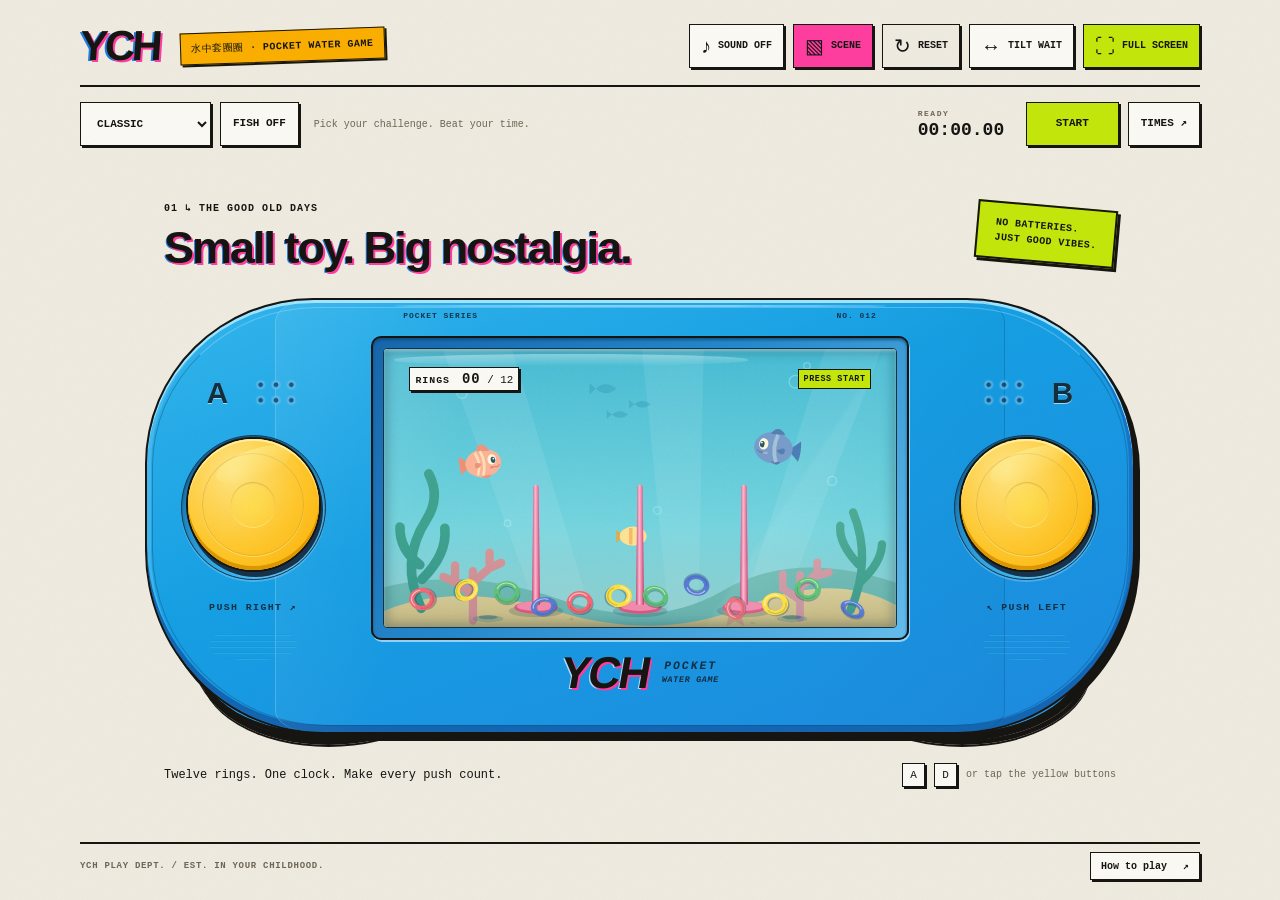
==== commit eb16dd2e: "Expand play area, prevent accidental gestures and weight caught hoops" ====
--- a/index.html
+++ b/index.html
@@ -2,7 +2,7 @@
 <html lang="en">
 <head>
   <meta charset="UTF-8">
-  <meta name="viewport" content="width=device-width, initial-scale=1, viewport-fit=cover">
+  <meta name="viewport" content="width=device-width, initial-scale=1, minimum-scale=1, maximum-scale=1, user-scalable=no, viewport-fit=cover">
   <meta name="theme-color" content="#EFEBE0">
   <meta name="apple-mobile-web-app-capable" content="yes">
   <meta name="apple-mobile-web-app-status-bar-style" content="black-translucent">
@@ -20,11 +20,11 @@
   <script src="app.js" defer></script>
 </head>
 <body>
-  <main class="app">
+  <main class="app" id="app">
     <header class="masthead">
-      <a class="wordmark" href="./" aria-label="YCH Pocket home">YCH</a>
+      <a class="wordmark" href="./" aria-label="YCH Pocket home" draggable="false">YCH</a>
       <span class="edition">水中套圈圈 · POCKET WATER GAME</span>
-      <nav class="game-toolbar" aria-label="Game controls">
+      <nav class="game-toolbar" id="game-toolbar" aria-label="Game controls">
         <button type="button" class="toolbar-control" id="sound" aria-label="Turn sound on" aria-pressed="false"><span class="toolbar-icon" aria-hidden="true">♪</span><span id="sound-label">SOUND OFF</span></button>
         <button type="button" class="toolbar-control" id="backgrounds"><span class="toolbar-icon" aria-hidden="true">▧</span><span>SCENE</span></button>
         <button type="button" class="toolbar-control" id="restart"><span class="toolbar-icon" aria-hidden="true">↻</span><span>RESET</span></button>
@@ -48,6 +48,7 @@
       </form>
       <div class="round-actions">
         <div class="round-clock"><span id="timer-label">READY</span><output id="timer" aria-label="Completion time">00:00.00</output></div>
+        <button type="button" class="round-control" id="play-menu" aria-expanded="false" aria-controls="game-toolbar leaderboard-open" hidden>☰ MENU</button>
         <button type="button" class="round-control" id="start-game">START</button>
         <button type="button" class="round-control" id="leaderboard-open" aria-label="View time leaderboards">TIMES ↗</button>
       </div>
@@ -127,7 +128,7 @@
     </div>
   </dialog>
 
-  <dialog id="help-dialog" class="help-dialog" aria-labelledby="help-title"><div class="dialog-heading"><div><span class="eyebrow">JUST LIKE YOU REMEMBER</span><h2 id="help-title">A push. A drift. A little luck.</h2></div><button type="button" class="close-button" id="close-help" aria-label="Close instructions">×</button></div><p>Choose <b>Classic</b> or <b>Color Match</b>, then press <b>START</b> to begin the timer. Classic accepts rings on any pink post. Color Match only counts a ring on its same-colored post.</p><p>Press the left yellow button to push rings up and right; the right pushes up and left. Use both thumbs, <kbd>A</kbd> / <kbd>D</kbd>, or the arrow keys. Caught rings can slide up and blow off a post, reducing your score!</p><p>Turn <b>FISH ON</b> before starting to bring the three background fish to life. They swim left and right, rise and dive, and occasionally peck rings. When the round stops, they return and blend back into the scenery. Mode and fish settings stay fixed during a round; <b>RESET</b> returns to setup.</p><p>Catch all twelve at once to stop the timer. Your final scene stays visible. Enter your name above the toy and tap <b>SAVE</b>, then open <b>TIMES</b> to see the fastest ten on this device. Each mode and fish setting has a separate board. The timer pauses while settings are open or the page is hidden.</p><p>Tap <b>TILT</b> to steer with real gravity. Lower the top edge to lift rings and the bottom edge to settle them. Change the <b>SCENE</b> or toggle <b>SOUND</b> above the toy.</p><button type="button" class="done-button" id="got-it">Let’s play →</button></dialog>
+  <dialog id="help-dialog" class="help-dialog" aria-labelledby="help-title"><div class="dialog-heading"><div><span class="eyebrow">JUST LIKE YOU REMEMBER</span><h2 id="help-title">A push. A drift. A little luck.</h2></div><button type="button" class="close-button" id="close-help" aria-label="Close instructions">×</button></div><p>Choose <b>Classic</b> or <b>Color Match</b>, then press <b>START</b> to begin the timer. Classic accepts rings on any pink post. Color Match only counts a ring on its same-colored post.</p><p>Press the left yellow button to push rings up and right; the right pushes up and left. Use both thumbs, <kbd>A</kbd> / <kbd>D</kbd>, or the arrow keys. Caught rings get a little heavier. They can still slide up and blow off a post with repeated pushes, reducing your score!</p><p>Turn <b>FISH ON</b> before starting to bring the three background fish to life. They swim left and right, rise and dive, and occasionally peck rings. When the round stops, they return and blend back into the scenery. Mode and fish settings stay fixed during a round; <b>RESET</b> returns to setup.</p><p>Catch all twelve at once to stop the timer. Your final scene stays visible. Enter your name above the toy and tap <b>SAVE</b>, then open <b>TIMES</b> to see the fastest ten on this device. Each mode and fish setting has a separate board. The controls tuck away during play so the toy can fill more of the screen. Tap <b>MENU</b> to pause and show them, then <b>RESUME</b> to continue. The timer also pauses while settings are open or the page is hidden.</p><p>Tap <b>TILT</b> to steer with real gravity. Lower the top edge to lift rings and the bottom edge to settle them. Change the <b>SCENE</b> or toggle <b>SOUND</b> above the toy.</p><button type="button" class="done-button" id="got-it">Let’s play →</button></dialog>
 
   <dialog id="tilt-dialog" class="help-dialog tilt-dialog" aria-labelledby="tilt-title">
     <div class="dialog-heading"><div><span class="eyebrow">A LITTLE TWIST. A LITTLE GRAVITY.</span><h2 id="tilt-title">Steer the water.</h2></div><button type="button" class="close-button" id="close-tilt" aria-label="Close tilt controls">×</button></div>
--- a/round.css
+++ b/round.css
@@ -1,4 +1,10 @@
 /* The clock and finished-round entry stay outside the water. */
+html, body, body * { -webkit-user-select: none; user-select: none; -webkit-touch-callout: none; }
+html, body { touch-action: pan-x pan-y; }
+.app { touch-action: none; }
+dialog { touch-action: pan-x pan-y; }
+input:not([type="range"]):not([type="file"]), textarea, [contenteditable="true"] { -webkit-user-select: text; user-select: text; -webkit-touch-callout: default; }
+a, img, svg, canvas { -webkit-user-drag: none; }
 .fish-art { position: absolute; inset: 0; width: 100%; height: 100%; pointer-events: none; filter: saturate(.95); }
 .round-bar { width: 100%; max-width: 1120px; margin: 0 auto; display: flex; align-items: center; justify-content: space-between; gap: 12px; }
 .round-options, .round-actions, .score-entry { display: flex; align-items: center; gap: 9px; min-width: 0; }
@@ -67,3 +73,27 @@
   .pump-socket { min-width: 56px; width: 72%; max-width: 78px; }
   .pump-label { margin-top: 8%; }
 }
+
+/* Once play starts, give the screen to the toy. Menu restores the paused controls. */
+.app.is-running {
+  --play-chrome: 76px;
+  height: var(--game-height); min-height: 0; gap: 0; overflow: hidden;
+  padding: max(7px, var(--game-safe-top)) max(18px, var(--game-safe-right)) max(7px, var(--game-safe-bottom)) max(18px, var(--game-safe-left));
+}
+.is-running:not(.controls-open) .masthead,
+.is-running:not(.controls-open) #leaderboard-open,
+.is-running .round-options, .is-running #start-game,
+.is-running .game-heading, .is-running .play-caption, .is-running .page-footer { display: none; }
+.is-running .round-bar { flex: 0 0 46px; max-width: 1400px; justify-content: flex-end; padding: 0; }
+.is-running .round-clock { flex-direction: row; align-items: center; gap: 10px; }
+.is-running .round-actions { gap: 14px; }
+#play-menu { min-width: 84px; background: var(--paper); }
+.is-running .play-area { min-height: 0; padding: 4px 0 7px; }
+.is-running .machine { width: min(100%, 1400px, calc((var(--game-height) - var(--play-chrome) - var(--game-safe-top) - var(--game-safe-bottom)) * 2.27)); }
+.is-running.controls-open { --play-chrome: 132px; }
+.is-running .masthead { position: relative; inset: auto; flex: 0 0 51px; min-height: 51px; max-width: 1400px; padding: 0 0 6px; }
+.is-running .masthead .edition { display: none; }
+.is-running .wordmark { font-size: 24px; }
+@media (max-height: 320px) and (orientation: landscape), (max-width: 320px) and (orientation: portrait) {
+  .is-running .machine { width: min(100%, 1400px, calc((var(--game-height) - var(--play-chrome) - var(--game-safe-top) - var(--game-safe-bottom)) * 2.65)); }
+}
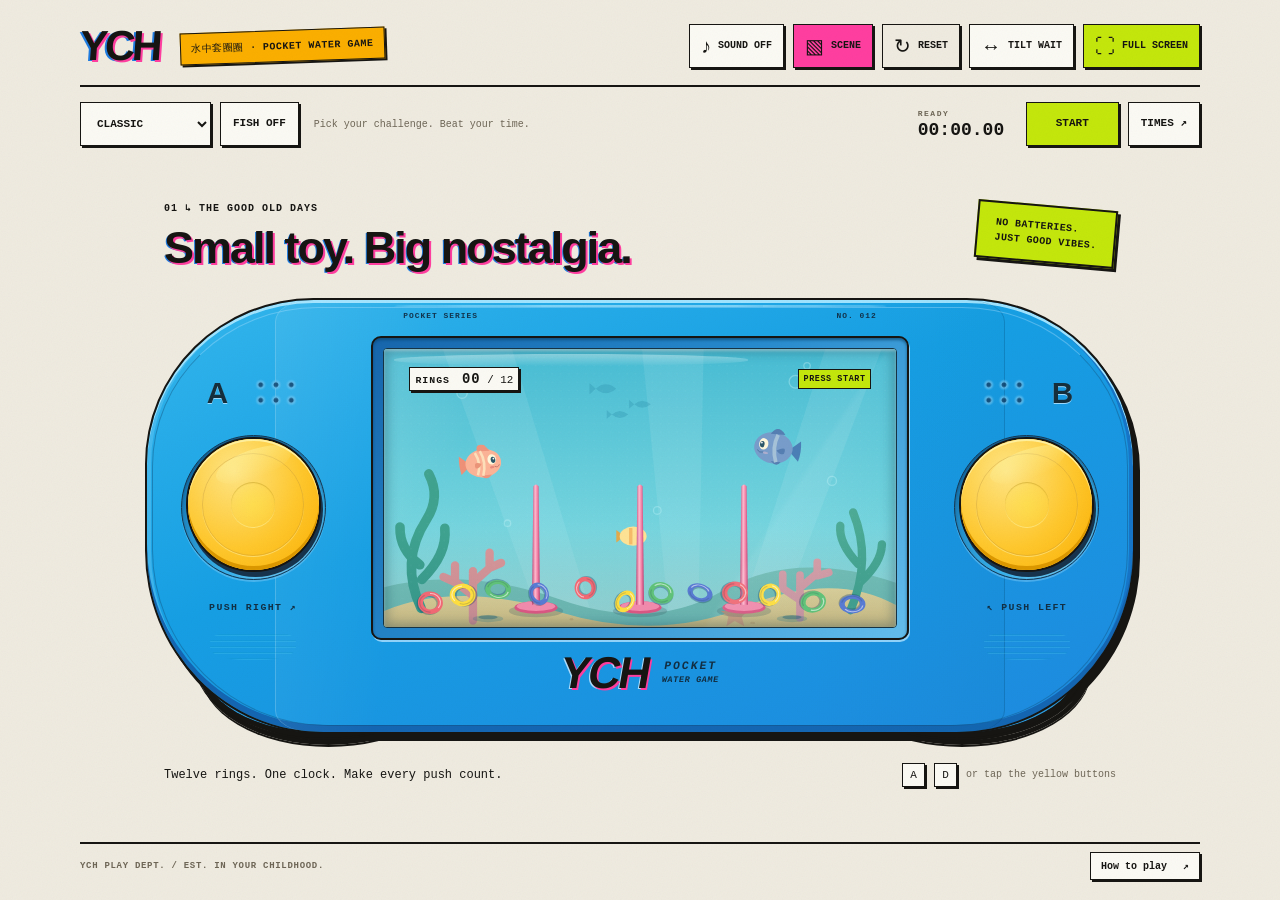
==== commit 8de53052: "Add shared name-only leaderboards backed by Supabase" ====
--- a/index.html
+++ b/index.html
@@ -17,6 +17,8 @@
   <link rel="stylesheet" href="toolbar.css">
   <link rel="stylesheet" href="round.css">
   <script src="tilt.js" defer></script>
+  <script src="leaderboard-config.js" defer></script>
+  <script src="leaderboard.js" defer></script>
   <script src="app.js" defer></script>
 </head>
 <body>
@@ -108,7 +110,9 @@
       <div class="board-mode-group"><span class="filter-label" id="board-mode-label">GAME MODE</span><div class="mode-segments" role="group" aria-labelledby="board-mode-label"><button type="button" class="mode-segment" id="board-classic" aria-pressed="true">CLASSIC</button><button type="button" class="mode-segment" id="board-color" aria-pressed="false">COLOR MATCH</button></div></div>
       <div class="board-fish-group"><span class="filter-label" id="board-fish-label">EXTRA CHALLENGE</span><button type="button" class="board-fish-toggle" id="board-fish" aria-pressed="false" aria-describedby="board-fish-label"><span class="toggle-track" aria-hidden="true"></span><span id="board-fish-text">FISH OFF</span></button></div>
     </div>
-    <p class="leaderboard-note">Fastest 10 on this device. Each challenge has its own board. Finish a round, then enter your name to save a time.</p>
+    <p class="leaderboard-note" id="leaderboard-note">Fastest 10 on this device. Each challenge has its own board. Finish a round, then enter your name to save a time.</p>
+    <p class="leaderboard-note" id="leaderboard-status" role="status" hidden></p>
+    <button type="button" class="round-control" id="leaderboard-retry" hidden>RETRY</button>
     <table class="leaderboard-table"><caption class="sr-only">Completion times, fastest first</caption><thead><tr><th scope="col">#</th><th scope="col">NAME</th><th scope="col">TIME</th></tr></thead><tbody id="leaderboard-rows"></tbody></table>
     <p id="leaderboard-empty">No times yet. Set the first one.</p>
   </dialog>
